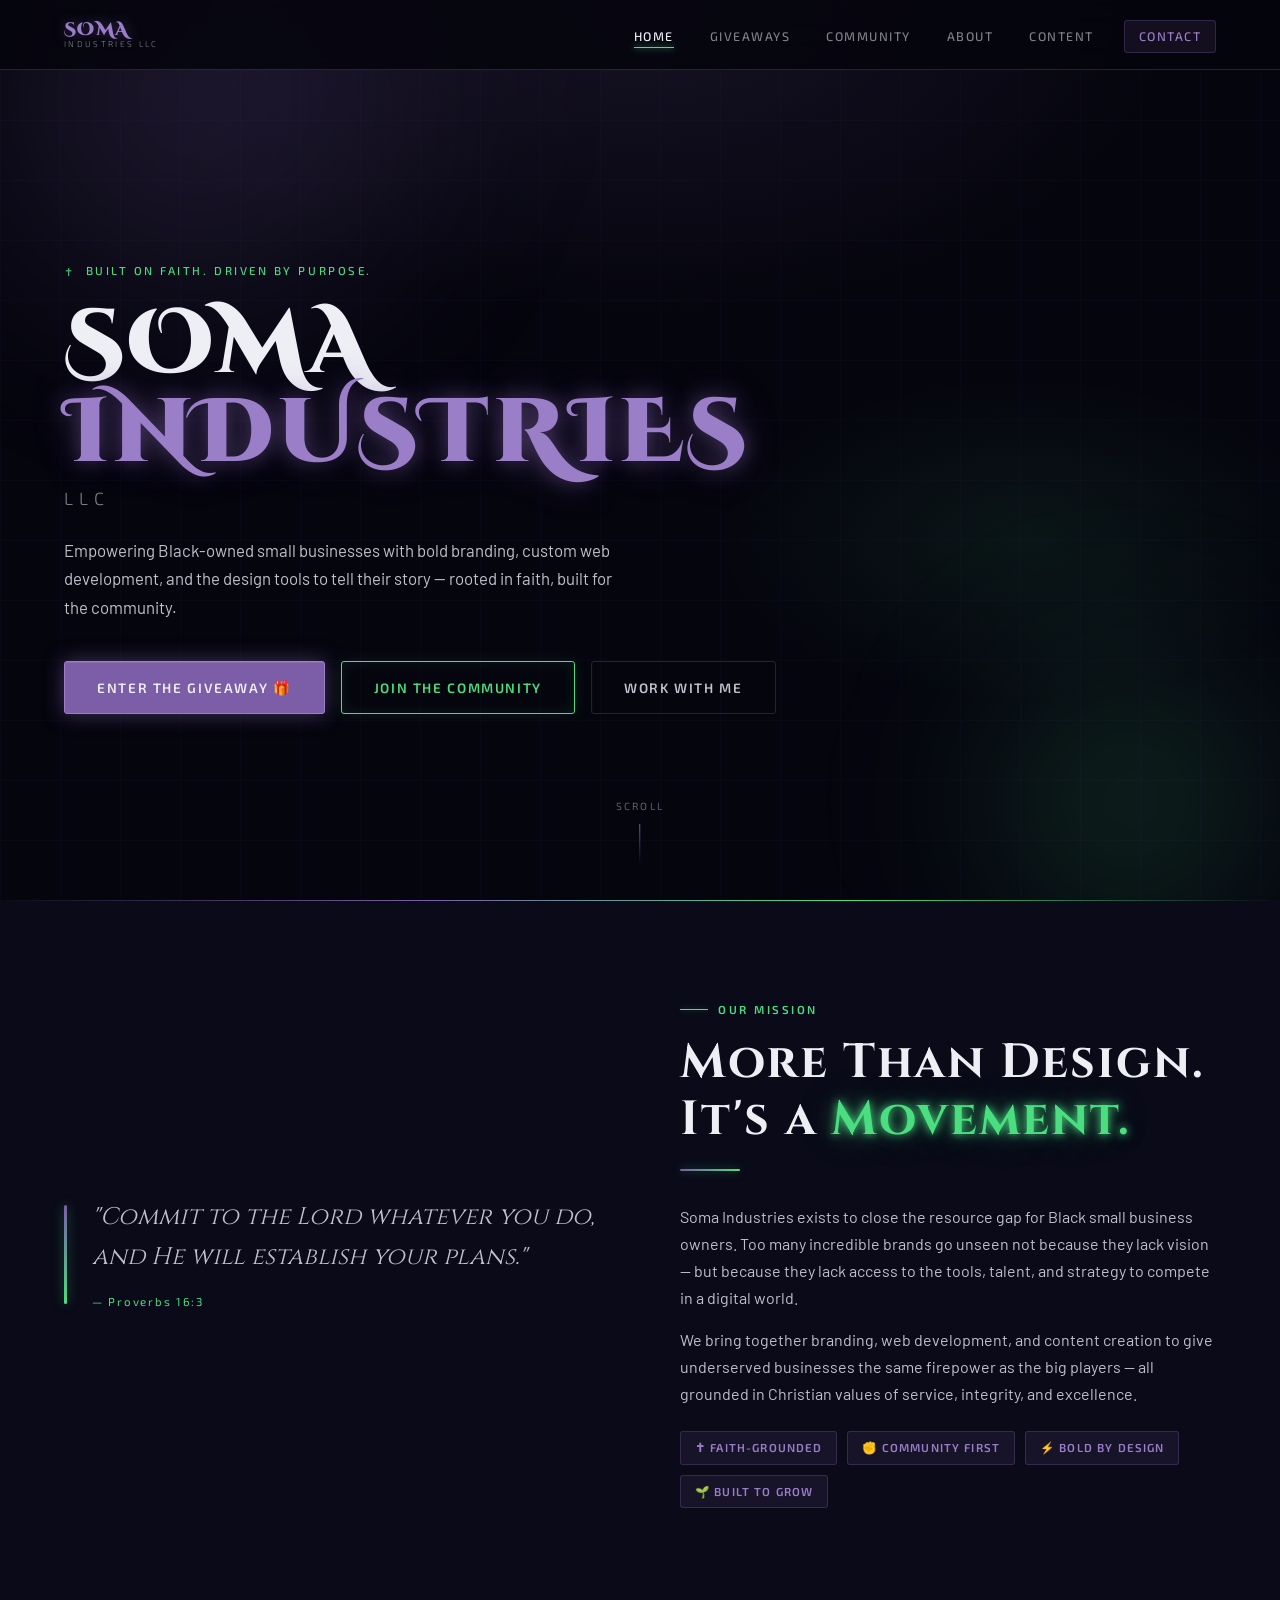
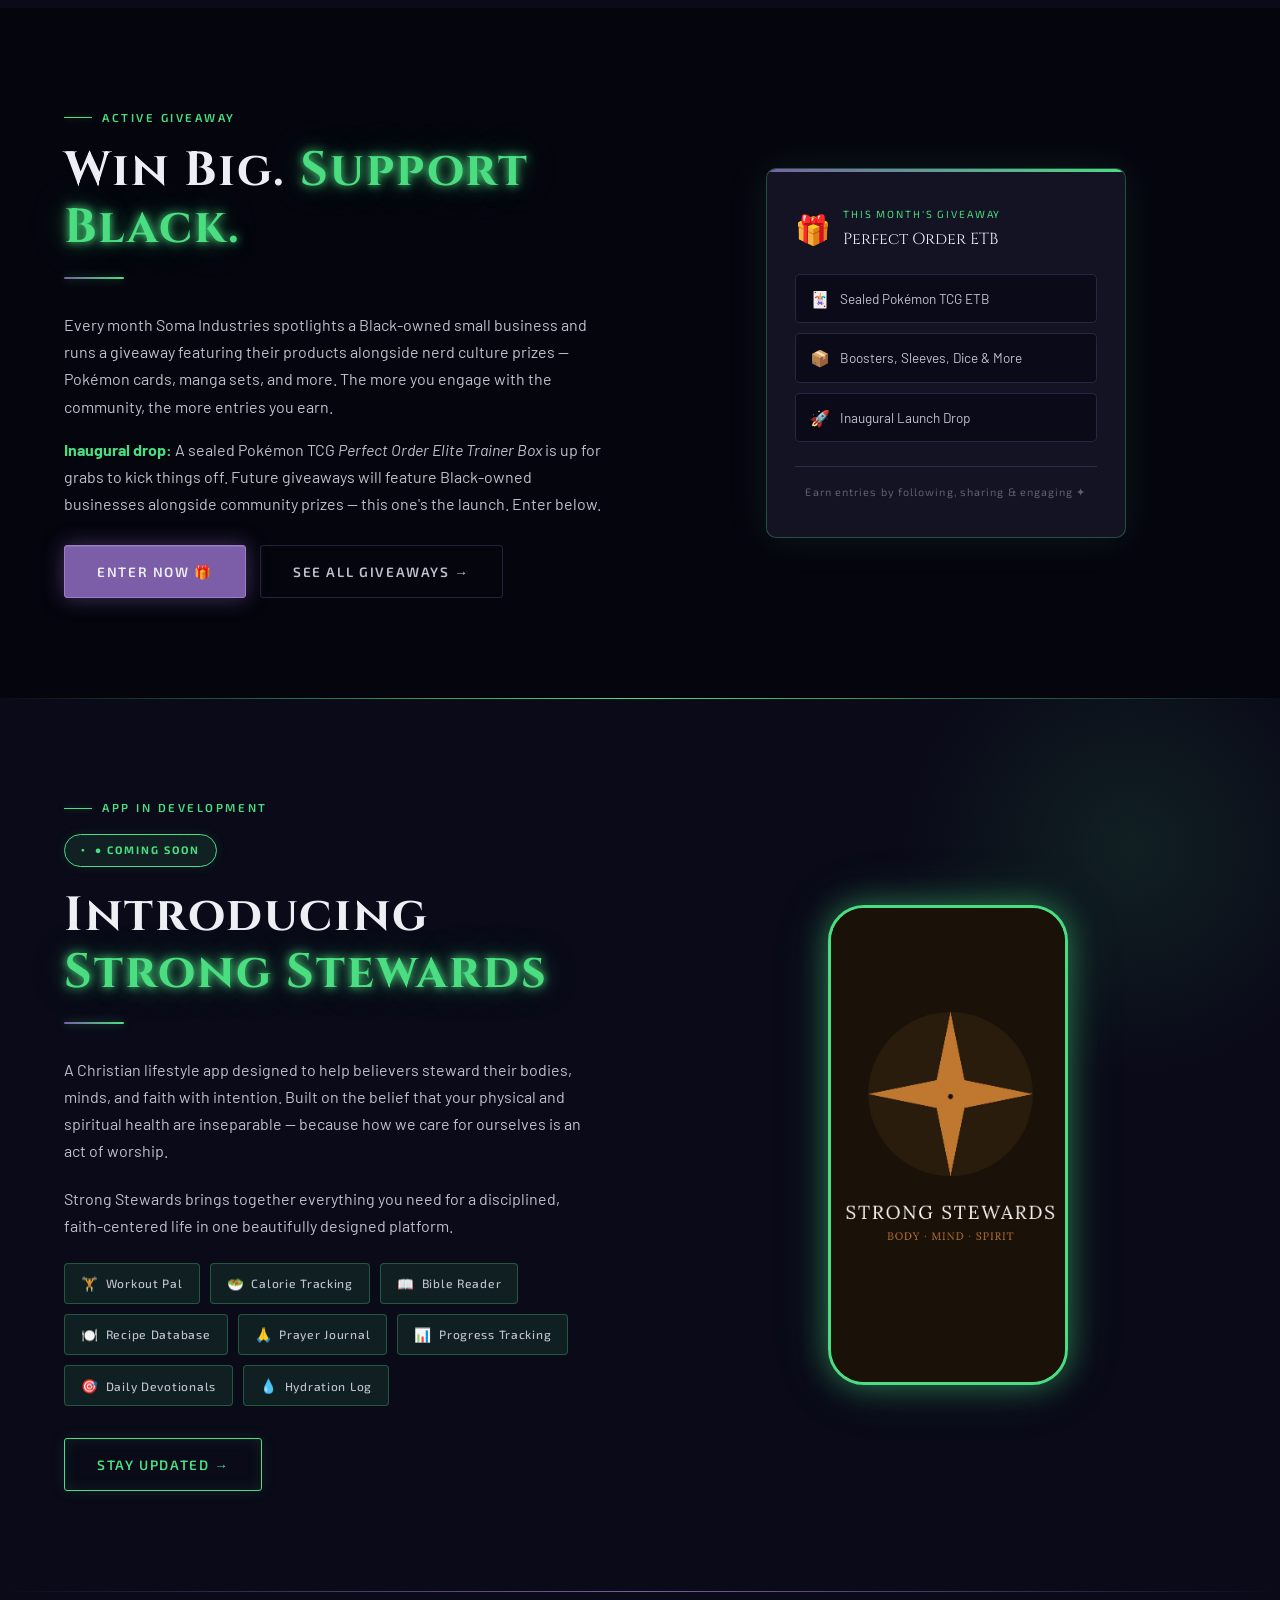
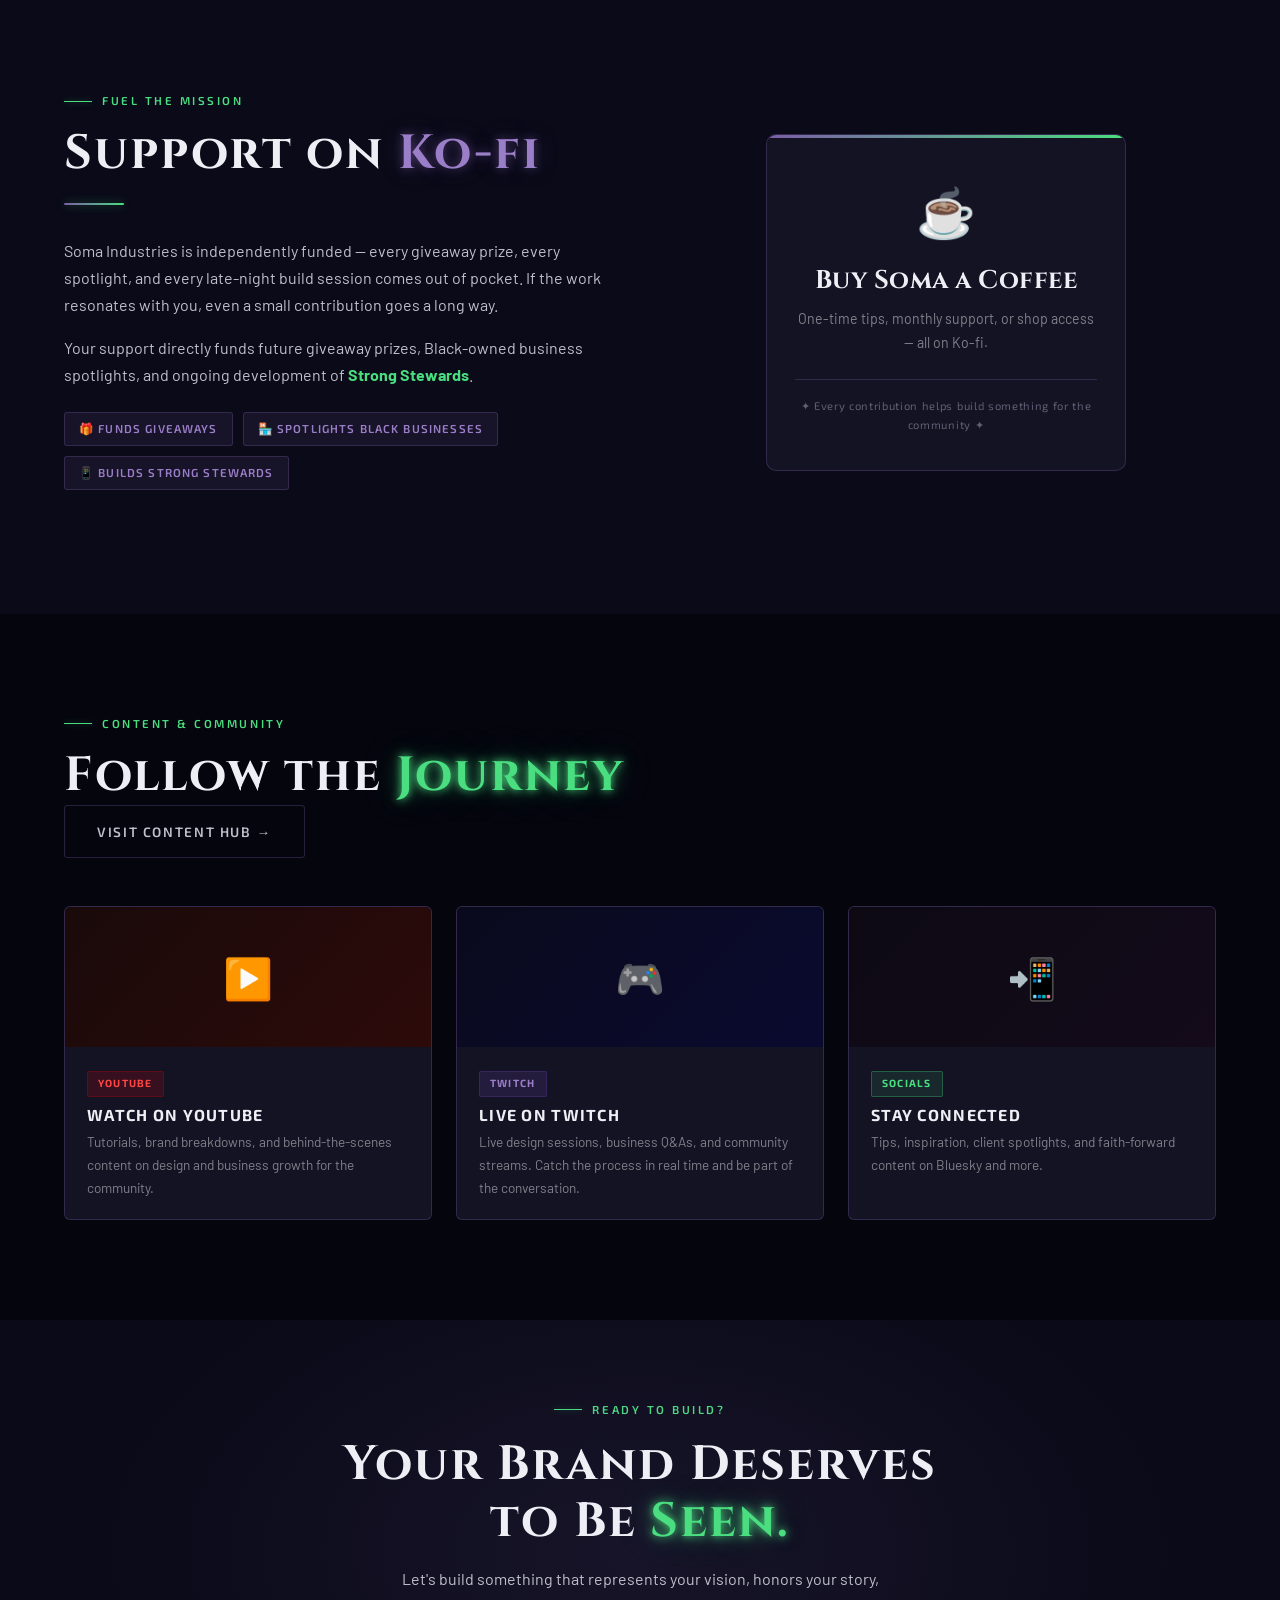
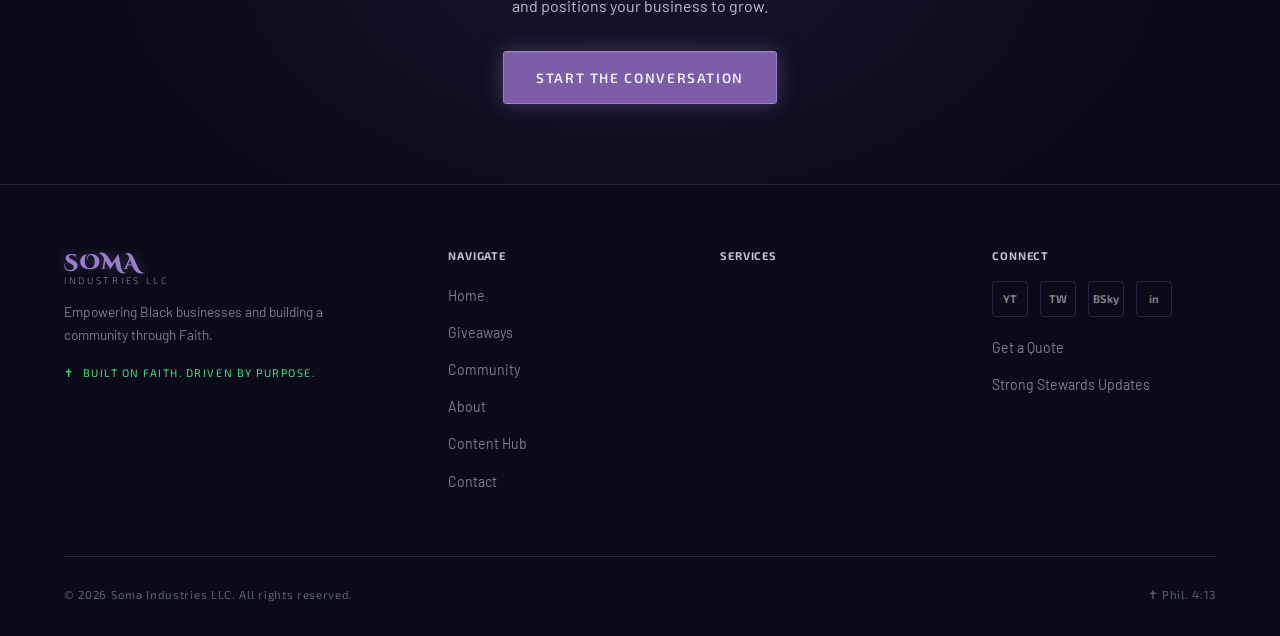
==== index.html @ faa18055 "Add Soma Network page, privacy & terms, footer updates" ====
<!DOCTYPE html>
<html lang="en">
<head>
  <meta charset="UTF-8" />
  <meta name="viewport" content="width=device-width, initial-scale=1.0" />
  <title>Soma Industries LLC — Built on Faith. Driven by Purpose.</title>
  <meta name="description" content="Soma Industries LLC empowers Black small businesses through strategic branding, web development, and community-driven design. Faith-grounded. Purpose-built." />
  <link rel="stylesheet" href="styles.css" />
</head>
<body>

  <!-- ================================================
       NAVIGATION
       ================================================ -->
  <nav class="site-nav" id="nav">
    <div class="nav-inner">
      <a href="index.html" class="nav-logo">
        <span class="logo-soma">SOMA</span>
        <span class="logo-industries">Industries LLC</span>
      </a>
      <button class="nav-toggle" id="navToggle" aria-label="Toggle navigation">
        <span></span><span></span><span></span>
      </button>
      <ul class="nav-links" id="navLinks">
        <li><a href="index.html">Home</a></li>
        <li><a href="giveaways.html">Giveaways</a></li>
        <li><a href="community.html">Community</a></li>
        <li><a href="about.html">About</a></li>
        <li><a href="content.html">Content</a></li>
        <li><a href="contact.html" class="nav-cta">Contact</a></li>
      </ul>
    </div>
  </nav>

  <!-- ================================================
       HERO
       ================================================ -->
  <section class="hero">
    <div class="hex-bg"></div>
    <div class="grid-bg" style="opacity:0.5;"></div>
    <div class="hero-orb hero-orb-1"></div>
    <div class="hero-orb hero-orb-2"></div>

    <div class="container">
      <div class="hero-content">
        <span class="hero-eyebrow">Built on Faith. Driven by Purpose.</span>

        <h1 class="display hero-title">
          <span class="line-1">SOMA</span>
          <span class="line-2">INDUSTRIES</span>
          <span class="line-3">LLC</span>
        </h1>

        <p class="hero-desc">
          Empowering Black-owned small businesses with bold branding, 
          custom web development, and the design tools to tell their story — 
          rooted in faith, built for the community.
        </p>

        <div class="hero-ctas">
          <a href="giveaways.html" class="btn btn-primary">Enter the Giveaway 🎁</a>
          <a href="community.html" class="btn btn-green">Join the Community</a>
          <a href="contact.html" class="btn btn-ghost">Work With Me</a>
        </div>
      </div>
    </div>

    <div class="hero-scroll">
      <span>Scroll</span>
      <div class="hero-scroll-line"></div>
    </div>
  </section>

  <!-- ================================================
       MISSION
       ================================================ -->
  <section class="section mission">
    <div class="container">
      <div class="mission-inner">

        <div class="mission-quote reveal">
          "Commit to the Lord whatever you do, and He will establish your plans."
          <cite>— Proverbs 16:3</cite>
        </div>

        <div class="mission-text reveal">
          <span class="section-label">Our Mission</span>
          <h2>More Than Design.<br>It's a <span class="glow-green">Movement.</span></h2>
          <div class="divider"></div>
          <p>
            Soma Industries exists to close the resource gap for Black small business owners. 
            Too many incredible brands go unseen not because they lack vision — but because 
            they lack access to the tools, talent, and strategy to compete in a digital world.
          </p>
          <p>
            We bring together branding, web development, and content creation 
            to give underserved businesses the same firepower as the big players — 
            all grounded in Christian values of service, integrity, and excellence.
          </p>
          <div class="pillars">
            <span class="pillar-tag">✝ Faith-Grounded</span>
            <span class="pillar-tag">✊ Community First</span>
            <span class="pillar-tag">⚡ Bold by Design</span>
            <span class="pillar-tag">🌱 Built to Grow</span>
          </div>
        </div>

      </div>
    </div>
  </section>

  <!-- ================================================
       GIVEAWAY TEASER
       ================================================ -->
  <section class="section" style="background:var(--bg-0);">
    <div class="container">
      <div style="display:grid; grid-template-columns:1fr 1fr; gap:72px; align-items:center;">

        <div class="reveal">
          <span class="section-label">Active Giveaway</span>
          <h2>Win Big. <span class="glow-green">Support Black.</span></h2>
          <div class="divider"></div>
          <p style="margin-bottom:16px;">
            Every month Soma Industries spotlights a Black-owned small business and 
            runs a giveaway featuring their products alongside nerd culture prizes — 
            Pokémon cards, manga sets, and more. The more you engage with the community, 
            the more entries you earn.
          </p>
          <p style="margin-bottom:28px;">
            <strong style="color:var(--green);">Inaugural drop:</strong> A sealed Pokémon TCG 
            <em>Perfect Order Elite Trainer Box</em> is up for grabs to kick things off. 
            Future giveaways will feature Black-owned businesses alongside community prizes — 
            this one's the launch. Enter below.
          </p>
          <div style="display:flex; gap:14px; flex-wrap:wrap;">
            <a href="giveaways.html" class="btn btn-primary">Enter Now 🎁</a>
            <a href="giveaways.html" class="btn btn-ghost">See All Giveaways →</a>
          </div>
        </div>

        <!-- Giveaway card visual -->
        <div class="reveal" style="display:flex; justify-content:center;">
          <div style="
            background: var(--bg-card);
            border: 1px solid var(--border-g);
            border-radius: 10px;
            padding: 36px 28px;
            width: 100%;
            max-width: 360px;
            box-shadow: 0 0 40px rgba(74,222,128,0.1);
            position: relative;
            overflow: hidden;
          ">
            <div style="
              position:absolute; top:0; left:0; right:0; height:3px;
              background: linear-gradient(90deg, var(--purple), var(--green));
            "></div>

            <div style="display:flex; align-items:center; gap:12px; margin-bottom:20px;">
              <span style="font-size:1.8rem;">🎁</span>
              <div>
                <div style="font-family:var(--font-ui); font-size:0.65rem; letter-spacing:0.18em; text-transform:uppercase; color:var(--green); margin-bottom:2px;">This Month's Giveaway</div>
                <div style="font-family:var(--font-heading); font-size:1rem; color:var(--white);">Perfect Order ETB</div>
              </div>
            </div>

            <div style="display:flex; flex-direction:column; gap:10px; margin-bottom:24px;">
              <div style="display:flex; align-items:center; gap:10px; padding:10px 14px; background:var(--bg-1); border-radius:5px; border:1px solid var(--border-p);">
                <span>🃏</span>
                <span style="font-size:0.85rem; color:var(--silver);">Sealed Pokémon TCG ETB</span>
              </div>
              <div style="display:flex; align-items:center; gap:10px; padding:10px 14px; background:var(--bg-1); border-radius:5px; border:1px solid var(--border-p);">
                <span>📦</span>
                <span style="font-size:0.85rem; color:var(--silver);">Boosters, Sleeves, Dice & More</span>
              </div>
              <div style="display:flex; align-items:center; gap:10px; padding:10px 14px; background:var(--bg-1); border-radius:5px; border:1px solid var(--border-p);">
                <span>🚀</span>
                <span style="font-size:0.85rem; color:var(--silver);">Inaugural Launch Drop</span>
              </div>
            </div>

            <div style="
              font-family:var(--font-ui); font-size:0.68rem; 
              letter-spacing:0.1em; color:var(--muted); text-align:center;
              padding-top:16px; border-top:1px solid var(--border-p);
            ">
              Earn entries by following, sharing &amp; engaging ✦
            </div>
          </div>
        </div>

      </div>
    </div>
  </section>

  <!-- ================================================
       STRONG STEWARDS
       ================================================ -->
  <section class="section strong-stewards">
    <div class="ss-orb"></div>
    <div class="container">
      <div class="ss-inner">

        <div class="ss-text">
          <span class="section-label ss-label">App in Development</span>
          <span class="ss-badge">● Coming Soon</span>
          <h2>Introducing<br><span class="glow-green">Strong Stewards</span></h2>
          <div class="divider"></div>
          <p>
            A Christian lifestyle app designed to help believers steward their bodies, 
            minds, and faith with intention. Built on the belief that your physical 
            and spiritual health are inseparable — because how we care for ourselves 
            is an act of worship.
          </p>
          <p>
            Strong Stewards brings together everything you need for a disciplined, 
            faith-centered life in one beautifully designed platform.
          </p>

          <div class="ss-features">
            <div class="ss-feature"><span class="ss-feature-icon">🏋️</span> Workout Pal</div>
            <div class="ss-feature"><span class="ss-feature-icon">🥗</span> Calorie Tracking</div>
            <div class="ss-feature"><span class="ss-feature-icon">📖</span> Bible Reader</div>
            <div class="ss-feature"><span class="ss-feature-icon">🍽️</span> Recipe Database</div>
            <div class="ss-feature"><span class="ss-feature-icon">🙏</span> Prayer Journal</div>
            <div class="ss-feature"><span class="ss-feature-icon">📊</span> Progress Tracking</div>
            <div class="ss-feature"><span class="ss-feature-icon">🎯</span> Daily Devotionals</div>
            <div class="ss-feature"><span class="ss-feature-icon">💧</span> Hydration Log</div>
          </div>

          <div style="margin-top:32px;">
            <a href="contact.html" class="btn btn-green">Stay Updated →</a>
          </div>
        </div>

        <div class="ss-visual">
          <div class="ss-phone" style="padding:0; overflow:hidden; gap:0;">
            <img 
              src="assets/images/strong-stewards-splash.png" 
              alt="Strong Stewards — Body, Mind, Spirit"
              style="
                width:100%; 
                height:100%; 
                object-fit:cover; 
                object-position:center;
                border-radius:32px;
              "
            />
          </div>
        </div>

      </div>
    </div>
  </section>

  <!-- ================================================
       SUPPORT / KO-FI
       ================================================ -->
  <section class="section" style="background:var(--bg-1); position:relative; overflow:hidden;">
    <div style="
      position:absolute; top:0; left:0; right:0; height:1px;
      background: linear-gradient(90deg, transparent, var(--purple), transparent);
    "></div>
    <div class="container">
      <div style="display:grid; grid-template-columns:1fr 1fr; gap:72px; align-items:center;">

        <div class="reveal">
          <span class="section-label">Fuel the Mission</span>
          <h2>Support on <span class="glow-purple">Ko-fi</span></h2>
          <div class="divider"></div>
          <p style="margin-bottom:16px;">
            Soma Industries is independently funded — every giveaway prize, every spotlight, 
            and every late-night build session comes out of pocket. If the work resonates with 
            you, even a small contribution goes a long way.
          </p>
          <p style="margin-bottom:24px;">
            Your support directly funds future giveaway prizes, Black-owned business 
            spotlights, and ongoing development of <strong style="color:var(--green);">Strong Stewards</strong>.
          </p>
          <div style="display:flex; flex-wrap:wrap; gap:10px; margin-bottom:24px;">
            <span class="pillar-tag">🎁 Funds Giveaways</span>
            <span class="pillar-tag">🏪 Spotlights Black Businesses</span>
            <span class="pillar-tag">📱 Builds Strong Stewards</span>
          </div>
        </div>

        <div class="reveal" style="display:flex; justify-content:center;">
          <div style="
            background: var(--bg-card);
            border: 1px solid var(--border-p);
            border-radius: 10px;
            padding: 36px 28px;
            width: 100%;
            max-width: 360px;
            text-align: center;
            position: relative;
            overflow: hidden;
          ">
            <div style="
              position:absolute; top:0; left:0; right:0; height:3px;
              background: linear-gradient(90deg, var(--purple), var(--green));
            "></div>
            <div style="font-size:3rem; margin-bottom:14px;">☕</div>
            <h3 style="color:var(--white); margin-bottom:10px;">Buy Soma a Coffee</h3>
            <p style="font-size:0.88rem; color:var(--silver-dim); margin-bottom:24px;">
              One-time tips, monthly support, or shop access — all on Ko-fi.
            </p>
            <div id="kofi-button-home"></div>
            <script type='text/javascript' src='https://storage.ko-fi.com/cdn/widget/Widget_2.js'></script>
            <script type='text/javascript'>
              kofiwidget2.init('Support Soma on Ko-fi', '#7B5EA7', 'U7U01YP3Y4');
              kofiwidget2.draw('kofi-button-home');
            </script>
            <p style="
              font-size:0.7rem; color:var(--muted); margin-top:18px;
              padding-top:16px; border-top:1px solid var(--border-p);
              font-family:var(--font-ui); letter-spacing:0.06em;
            ">
              ✦ Every contribution helps build something for the community ✦
            </p>
          </div>
        </div>

      </div>
    </div>
  </section>

  <!-- ================================================
       CONTENT HUB PREVIEW
       ================================================ -->
  <section class="section content-preview">
    <div class="container">

      <div class="section-header reveal">
        <div>
          <span class="section-label">Content &amp; Community</span>
          <h2>Follow the <span class="glow-green">Journey</span></h2>
        </div>
        <a href="content.html" class="btn btn-ghost">Visit Content Hub →</a>
      </div>

      <div class="content-preview-grid">
        <div class="content-card reveal">
          <div class="content-thumb content-thumb-yt">▶️</div>
          <div class="content-card-body">
            <span class="content-platform-tag tag-yt">YouTube</span>
            <h4>Watch on YouTube</h4>
            <p>Tutorials, brand breakdowns, and behind-the-scenes content on design and business growth for the community.</p>
          </div>
        </div>

        <div class="content-card reveal">
          <div class="content-thumb content-thumb-tw">🎮</div>
          <div class="content-card-body">
            <span class="content-platform-tag tag-tw">Twitch</span>
            <h4>Live on Twitch</h4>
            <p>Live design sessions, business Q&amp;As, and community streams. Catch the process in real time and be part of the conversation.</p>
          </div>
        </div>

        <div class="content-card reveal">
          <div class="content-thumb content-thumb-sm">📲</div>
          <div class="content-card-body">
            <span class="content-platform-tag tag-sm">Socials</span>
            <h4>Stay Connected</h4>
            <p>Tips, inspiration, client spotlights, and faith-forward content on Bluesky and more.</p>
          </div>
        </div>
      </div>

    </div>
  </section>

  <!-- ================================================
       CTA STRIP
       ================================================ -->
  <section class="cta-strip">
    <div class="container">
      <span class="section-label" style="justify-content:center; margin-bottom:16px;">Ready to Build?</span>
      <h2>Your Brand Deserves<br>to Be <span class="glow-green">Seen.</span></h2>
      <p>Let's build something that represents your vision, honors your story, and positions your business to grow.</p>
      <a href="contact.html" class="btn btn-primary">Start the Conversation</a>
    </div>
  </section>

  <!-- ================================================
       FOOTER
       ================================================ -->
  <footer class="site-footer">
    <div class="container">
      <div class="footer-grid">

        <div class="footer-brand">
          <a href="index.html" class="nav-logo" style="display:inline-flex;">
            <span class="logo-soma">SOMA</span>
            <span class="logo-industries">Industries LLC</span>
          </a>
          <p>Empowering Black businesses and building a community through Faith.</p>
          <div class="footer-faith">Built on Faith. Driven by Purpose.</div>
        </div>

        <div class="footer-col">
          <h4>Navigate</h4>
                    <ul>
            <li><a href="index.html">Home</a></li>
            <li><a href="giveaways.html">Giveaways</a></li>
            <li><a href="community.html">Community</a></li>
            <li><a href="about.html">About</a></li>
            <li><a href="content.html">Content Hub</a></li>
            <li><a href="contact.html">Contact</a></li>
          </ul>
        </div>

        <div class="footer-col">
          <h4>Services</h4>
          <ul>
            
            
            
            
            
          </ul>
        </div>

        <div class="footer-col">
          <h4>Connect</h4>
          <div class="footer-socials">
            <a href="https://www.youtube.com/@HailKingSoma" target="_blank" rel="noopener" class="social-btn" title="YouTube">YT</a>
            <a href="https://www.twitch.tv/hailkingsoma" target="_blank" rel="noopener" class="social-btn" title="Twitch">TW</a>
            <a href="https://bsky.app/profile/somacorp.co" target="_blank" rel="noopener" class="social-btn" title="Bluesky">BSky</a>
            <a href="https://www.linkedin.com/in/jarr201/" target="_blank" rel="noopener" class="social-btn" title="LinkedIn">in</a>
          </div>
          <ul style="margin-top:16px;">
            <li><a href="contact.html">Get a Quote</a></li>
            <li><a href="contact.html">Strong Stewards Updates</a></li>
          </ul>
        </div>

      </div>

      <div class="footer-bottom">
        <span>© 2026 Soma Industries LLC. All rights reserved.</span>
        <span style="color:var(--muted);">✝ Phil. 4:13</span>
      </div>
    </div>
  </footer>

  <script src="nav.js"></script>
</body>
</html>
---- styles.css ----
@import url('https://fonts.googleapis.com/css2?family=Cinzel+Decorative:wght@400;700;900&family=Cinzel:wght@400;600;700&family=Barlow:ital,wght@0,300;0,400;0,500;0,600;1,400&family=Exo+2:wght@300;400;500;600;700&display=swap');

/* ============================================================
   ROOT VARIABLES
   ============================================================ */
:root {
  --bg-0:       #05050E;
  --bg-1:       #0A0A18;
  --bg-2:       #10101F;
  --bg-card:    #131324;
  --bg-hover:   #1A1A2E;

  --purple:        #7B5EA7;
  --purple-light:  #9B7EC8;
  --purple-dark:   #4A3570;
  --purple-faint:  rgba(123, 94, 167, 0.12);
  --purple-glow:   rgba(123, 94, 167, 0.5);

  --green:         #4ADE80;
  --green-bright:  #78FFB0;
  --green-dim:     #2A9050;
  --green-faint:   rgba(74, 222, 128, 0.1);
  --green-glow:    rgba(74, 222, 128, 0.45);

  --silver:     #C0C0CC;
  --silver-dim: #80808A;
  --white:      #EEEEF5;
  --muted:      #606075;
  --border-p:   rgba(123, 94, 167, 0.3);
  --border-g:   rgba(74, 222, 128, 0.3);

  --font-display: 'Cinzel Decorative', serif;
  --font-heading: 'Cinzel', serif;
  --font-ui:      'Exo 2', sans-serif;
  --font-body:    'Barlow', sans-serif;

  --nav-h: 70px;
  --max-w: 1200px;
  --ease: cubic-bezier(0.4, 0, 0.2, 1);
}

/* ============================================================
   RESET
   ============================================================ */
*, *::before, *::after { box-sizing: border-box; margin: 0; padding: 0; }
html, body {
  max-width: 100%;
  overflow-x: hidden;
}
html { scroll-behavior: smooth; }
body {
  background: var(--bg-0);
  color: var(--white);
  font-family: var(--font-body);
  font-size: 16px;
  line-height: 1.7;
  overflow-x: hidden;
  width: 100%;
}
/* Prevent any element from blowing out the viewport */
img, video, iframe, svg, canvas {
  max-width: 100%;
}
a { color: inherit; text-decoration: none; }
ul { list-style: none; }
img { display: block; }
button { cursor: pointer; border: none; background: none; font: inherit; }

/* ============================================================
   TYPOGRAPHY
   ============================================================ */
.display {
  font-family: var(--font-display);
  font-weight: 900;
  line-height: 1.0;
  letter-spacing: 0.04em;
}
h1, h2, h3, h4 { font-family: var(--font-heading); font-weight: 700; line-height: 1.2; }
h1 { font-size: clamp(2.8rem, 7vw, 6rem); letter-spacing: 0.06em; }
h2 { font-size: clamp(1.8rem, 4vw, 3rem); letter-spacing: 0.04em; }
h3 { font-size: clamp(1.2rem, 2.5vw, 1.6rem); letter-spacing: 0.02em; }
h4 { font-family: var(--font-ui); font-size: 1rem; letter-spacing: 0.08em; text-transform: uppercase; }
p  { font-family: var(--font-body); font-weight: 400; color: var(--silver); }

.glow-green {
  color: var(--green);
  text-shadow: 0 0 8px var(--green), 0 0 20px var(--green-glow), 0 0 40px rgba(74,222,128,0.25);
}
.glow-purple {
  color: var(--purple-light);
  text-shadow: 0 0 10px var(--purple-glow), 0 0 25px rgba(123,94,167,0.3);
}
.text-silver { color: var(--silver); }
.text-muted  { color: var(--muted); }

/* ============================================================
   LAYOUT UTILITIES
   ============================================================ */
.container { max-width: var(--max-w); margin: 0 auto; padding: 0 24px; width: 100%; }
.section    { padding: 100px 0; max-width: 100vw; overflow-x: hidden; }
.section-sm { padding: 60px 0; max-width: 100vw; overflow-x: hidden; }

.section-label {
  font-family: var(--font-ui);
  font-size: 0.72rem;
  font-weight: 600;
  letter-spacing: 0.22em;
  text-transform: uppercase;
  color: var(--green);
  margin-bottom: 14px;
  display: flex;
  align-items: center;
  gap: 10px;
}
.section-label::before {
  content: '';
  display: inline-block;
  width: 28px; height: 1px;
  background: var(--green);
  box-shadow: 0 0 6px var(--green-glow);
}

.divider {
  width: 60px; height: 2px;
  background: linear-gradient(90deg, var(--purple), var(--green));
  margin: 20px 0 32px;
  border-radius: 2px;
  box-shadow: 0 0 10px var(--green-glow);
}

/* ============================================================
   BUTTONS
   ============================================================ */
.btn {
  display: inline-flex;
  align-items: center;
  gap: 8px;
  padding: 14px 32px;
  font-family: var(--font-ui);
  font-size: 0.85rem;
  font-weight: 600;
  letter-spacing: 0.12em;
  text-transform: uppercase;
  border-radius: 3px;
  transition: all 0.3s var(--ease);
  position: relative;
  overflow: hidden;
}
.btn::before {
  content: '';
  position: absolute; inset: 0;
  background: rgba(255,255,255,0.05);
  transform: translateX(-100%);
  transition: transform 0.4s var(--ease);
}
.btn:hover::before { transform: translateX(0); }

.btn-primary {
  background: var(--purple);
  color: var(--white);
  border: 1px solid var(--purple-light);
  box-shadow: 0 0 20px var(--purple-glow), inset 0 1px 0 rgba(255,255,255,0.1);
}
.btn-primary:hover {
  background: var(--purple-light);
  box-shadow: 0 0 35px var(--purple-glow), 0 4px 20px rgba(123,94,167,0.4);
  transform: translateY(-1px);
}

.btn-green {
  background: transparent;
  color: var(--green);
  border: 1px solid var(--green);
  box-shadow: 0 0 15px var(--green-faint), inset 0 0 15px var(--green-faint);
}
.btn-green:hover {
  background: var(--green-faint);
  box-shadow: 0 0 30px var(--green-glow), 0 4px 20px rgba(74,222,128,0.3);
  color: var(--green-bright);
  transform: translateY(-1px);
}

.btn-ghost {
  background: transparent;
  color: var(--silver);
  border: 1px solid var(--border-p);
}
.btn-ghost:hover {
  border-color: var(--purple-light);
  color: var(--white);
  box-shadow: 0 0 20px var(--purple-faint);
}

/* ============================================================
   NAVIGATION
   ============================================================ */
.site-nav {
  position: fixed;
  top: 0; left: 0; right: 0;
  z-index: 1000;
  height: var(--nav-h);
  background: rgba(5, 5, 14, 0.85);
  backdrop-filter: blur(16px);
  -webkit-backdrop-filter: blur(16px);
  border-bottom: 1px solid var(--border-p);
  transition: all 0.3s var(--ease);
}
.site-nav.scrolled {
  background: rgba(5, 5, 14, 0.97);
  box-shadow: 0 4px 30px rgba(0,0,0,0.5);
}
.nav-inner {
  max-width: var(--max-w);
  margin: 0 auto;
  padding: 0 24px;
  height: 100%;
  display: flex;
  align-items: center;
  justify-content: space-between;
}
.nav-logo {
  display: flex;
  flex-direction: column;
  line-height: 1.1;
}
.logo-soma {
  font-family: var(--font-display);
  font-size: 1.15rem;
  font-weight: 900;
  color: var(--purple-light);
  letter-spacing: 0.08em;
  text-shadow: 0 0 12px var(--purple-glow);
}
.logo-industries {
  font-family: var(--font-ui);
  font-size: 0.52rem;
  font-weight: 300;
  letter-spacing: 0.28em;
  text-transform: uppercase;
  color: var(--silver-dim);
}
.nav-links {
  display: flex;
  align-items: center;
  gap: 8px;
}
.nav-links a {
  font-family: var(--font-ui);
  font-size: 0.78rem;
  font-weight: 500;
  letter-spacing: 0.12em;
  text-transform: uppercase;
  color: var(--silver-dim);
  padding: 8px 14px;
  border-radius: 3px;
  transition: all 0.25s var(--ease);
  position: relative;
}
.nav-links a::after {
  content: '';
  position: absolute;
  bottom: 4px; left: 14px; right: 14px;
  height: 1px;
  background: var(--green);
  box-shadow: 0 0 6px var(--green);
  transform: scaleX(0);
  transition: transform 0.25s var(--ease);
}
.nav-links a:hover, .nav-links a.active {
  color: var(--white);
}
.nav-links a:hover::after, .nav-links a.active::after {
  transform: scaleX(1);
}
.nav-links .nav-cta {
  background: var(--purple-faint);
  border: 1px solid var(--border-p);
  color: var(--purple-light);
  margin-left: 8px;
}
.nav-links .nav-cta:hover {
  background: var(--purple);
  color: var(--white);
  border-color: var(--purple-light);
  box-shadow: 0 0 20px var(--purple-glow);
}
.nav-links .nav-cta::after { display: none; }

.nav-toggle {
  display: none;
  flex-direction: column;
  gap: 5px;
  padding: 8px;
}
.nav-toggle span {
  display: block;
  width: 24px; height: 2px;
  background: var(--silver);
  border-radius: 2px;
  transition: all 0.3s var(--ease);
}

/* ============================================================
   BACKGROUND PATTERNS
   ============================================================ */
.hex-bg {
  position: absolute;
  inset: 0;
  background-image:
    radial-gradient(ellipse 60% 50% at 50% 0%, rgba(123,94,167,0.15) 0%, transparent 70%),
    radial-gradient(ellipse 40% 30% at 80% 60%, rgba(74,222,128,0.08) 0%, transparent 60%);
  pointer-events: none;
}
.grid-bg {
  position: absolute;
  inset: 0;
  background-image:
    linear-gradient(rgba(123,94,167,0.07) 1px, transparent 1px),
    linear-gradient(90deg, rgba(123,94,167,0.07) 1px, transparent 1px);
  background-size: 60px 60px;
  pointer-events: none;
}

/* ============================================================
   HERO
   ============================================================ */
.hero {
  position: relative;
  min-height: 100vh;
  display: flex;
  align-items: center;
  overflow: hidden;
  padding-top: var(--nav-h);
}
.hero-orb {
  position: absolute;
  border-radius: 50%;
  filter: blur(80px);
  pointer-events: none;
  animation: orb-drift 8s ease-in-out infinite alternate;
}
.hero-orb-1 {
  width: 600px; height: 600px;
  background: radial-gradient(circle, rgba(123,94,167,0.25) 0%, transparent 70%);
  top: -200px; left: -100px;
  animation-delay: 0s;
}
.hero-orb-2 {
  width: 400px; height: 400px;
  background: radial-gradient(circle, rgba(74,222,128,0.2) 0%, transparent 70%);
  bottom: -100px; right: -50px;
  animation-delay: -4s;
}
@keyframes orb-drift {
  0%   { transform: translate(0, 0) scale(1); }
  100% { transform: translate(40px, -30px) scale(1.08); }
}

.hero-content {
  position: relative;
  z-index: 2;
  max-width: 800px;
  padding: 60px 0;
}
.hero-eyebrow {
  display: inline-flex;
  align-items: center;
  gap: 10px;
  font-family: var(--font-ui);
  font-size: 0.72rem;
  font-weight: 500;
  letter-spacing: 0.22em;
  text-transform: uppercase;
  color: var(--green);
  margin-bottom: 20px;
  opacity: 0;
  animation: fade-up 0.8s 0.3s var(--ease) forwards;
}
.hero-eyebrow::before {
  content: '✝';
  font-size: 0.7rem;
  opacity: 0.8;
}
.hero-title {
  opacity: 0;
  animation: fade-up 0.9s 0.5s var(--ease) forwards;
}
.hero-title .line-1 {
  display: block;
  color: var(--white);
}
.hero-title .line-2 {
  display: block;
  color: var(--purple-light);
  text-shadow: 0 0 20px var(--purple-glow), 0 0 40px rgba(123,94,167,0.3);
}
.hero-title .line-3 {
  display: block;
  font-family: var(--font-ui);
  font-size: clamp(0.9rem, 2vw, 1.1rem);
  font-weight: 300;
  letter-spacing: 0.35em;
  text-transform: uppercase;
  color: var(--silver-dim);
  margin-top: 10px;
}
.hero-desc {
  max-width: 560px;
  margin-top: 28px;
  font-size: 1.05rem;
  color: var(--silver);
  opacity: 0;
  animation: fade-up 0.8s 0.7s var(--ease) forwards;
}
.hero-ctas {
  display: flex;
  flex-wrap: wrap;
  gap: 16px;
  margin-top: 40px;
  opacity: 0;
  animation: fade-up 0.8s 0.9s var(--ease) forwards;
}
.hero-scroll {
  position: absolute;
  bottom: 36px; left: 50%;
  transform: translateX(-50%);
  z-index: 2;
  display: flex;
  flex-direction: column;
  align-items: center;
  gap: 8px;
  font-family: var(--font-ui);
  font-size: 0.65rem;
  letter-spacing: 0.2em;
  text-transform: uppercase;
  color: var(--muted);
  animation: fade-in 1s 1.5s var(--ease) forwards;
  opacity: 0;
}
.hero-scroll-line {
  width: 1px; height: 40px;
  background: linear-gradient(to bottom, var(--purple), transparent);
  animation: scroll-pulse 2s ease-in-out infinite;
}
@keyframes scroll-pulse {
  0%, 100% { opacity: 0.4; transform: scaleY(1); }
  50% { opacity: 1; transform: scaleY(1.1); }
}

/* ============================================================
   MISSION
   ============================================================ */
.mission {
  background: var(--bg-1);
  position: relative;
  overflow: hidden;
}
.mission::before {
  content: '';
  position: absolute;
  top: 0; left: 0; right: 0;
  height: 1px;
  background: linear-gradient(90deg, transparent, var(--purple), var(--green), transparent);
}
.mission-inner {
  display: grid;
  grid-template-columns: 1fr 1fr;
  gap: 80px;
  align-items: center;
}
.mission-quote {
  font-family: var(--font-heading);
  font-size: clamp(1.1rem, 2.5vw, 1.5rem);
  font-weight: 400;
  font-style: italic;
  color: var(--silver);
  line-height: 1.7;
  position: relative;
  padding-left: 28px;
}
.mission-quote::before {
  content: '';
  position: absolute;
  left: 0; top: 8px; bottom: 8px;
  width: 3px;
  background: linear-gradient(to bottom, var(--purple), var(--green));
  border-radius: 2px;
  box-shadow: 0 0 12px var(--green-glow);
}
.mission-quote cite {
  display: block;
  font-family: var(--font-ui);
  font-size: 0.72rem;
  letter-spacing: 0.15em;
  font-style: normal;
  color: var(--green);
  margin-top: 14px;
}
.mission-text h2 { color: var(--white); margin-bottom: 16px; }
.mission-text p  { margin-bottom: 14px; }
.pillars {
  display: flex;
  flex-wrap: wrap;
  gap: 10px;
  margin-top: 24px;
}
.pillar-tag {
  display: inline-flex;
  align-items: center;
  gap: 6px;
  padding: 6px 14px;
  font-family: var(--font-ui);
  font-size: 0.72rem;
  font-weight: 600;
  letter-spacing: 0.1em;
  text-transform: uppercase;
  border-radius: 3px;
  border: 1px solid var(--border-p);
  background: var(--purple-faint);
  color: var(--purple-light);
}

/* ============================================================
   SERVICES OVERVIEW (HOME)
   ============================================================ */
.services-overview { background: var(--bg-0); }
.services-overview .section-header {
  display: flex;
  justify-content: space-between;
  align-items: flex-end;
  margin-bottom: 52px;
}
.services-grid {
  display: grid;
  grid-template-columns: repeat(3, 1fr);
  gap: 24px;
}
.service-card {
  background: var(--bg-card);
  border: 1px solid var(--border-p);
  border-radius: 6px;
  padding: 36px 28px;
  transition: all 0.35s var(--ease);
  position: relative;
  overflow: hidden;
}
.service-card::before {
  content: '';
  position: absolute;
  top: 0; left: 0; right: 0;
  height: 2px;
  background: linear-gradient(90deg, var(--purple), var(--green));
  transform: scaleX(0);
  transform-origin: left;
  transition: transform 0.4s var(--ease);
}
.service-card:hover {
  background: var(--bg-hover);
  border-color: var(--purple-light);
  transform: translateY(-4px);
  box-shadow: 0 8px 40px rgba(123,94,167,0.2);
}
.service-card:hover::before { transform: scaleX(1); }
.service-icon {
  font-size: 2rem;
  margin-bottom: 18px;
  display: block;
}
.service-card h3 { color: var(--white); margin-bottom: 10px; }
.service-card p  { font-size: 0.9rem; color: var(--silver-dim); }
.service-link {
  display: inline-flex;
  align-items: center;
  gap: 6px;
  font-family: var(--font-ui);
  font-size: 0.75rem;
  font-weight: 600;
  letter-spacing: 0.1em;
  text-transform: uppercase;
  color: var(--green);
  margin-top: 22px;
  transition: gap 0.2s var(--ease);
}
.service-link:hover { gap: 10px; }

/* ============================================================
   STRONG STEWARDS (HOME SECTION)
   ============================================================ */
.strong-stewards {
  background: var(--bg-1);
  position: relative;
  overflow: hidden;
}
.strong-stewards::before {
  content: '';
  position: absolute;
  top: 0; left: 0; right: 0;
  height: 1px;
  background: linear-gradient(90deg, transparent, var(--green), transparent);
}
.ss-orb {
  position: absolute;
  width: 500px; height: 500px;
  background: radial-gradient(circle, rgba(74,222,128,0.1) 0%, transparent 65%);
  top: -100px; right: -100px;
  border-radius: 50%;
  pointer-events: none;
}
.ss-inner {
  display: grid;
  grid-template-columns: 1fr 1fr;
  gap: 80px;
  align-items: center;
  position: relative;
  z-index: 1;
}
.ss-label { color: var(--green); }
.ss-text h2 { color: var(--white); margin-bottom: 16px; }
.ss-text h2 span { color: var(--green); }
.ss-text p { margin-bottom: 20px; }
.ss-badge {
  display: inline-flex;
  align-items: center;
  gap: 8px;
  padding: 6px 16px;
  font-family: var(--font-ui);
  font-size: 0.68rem;
  font-weight: 700;
  letter-spacing: 0.18em;
  text-transform: uppercase;
  border-radius: 20px;
  border: 1px solid var(--green);
  color: var(--green);
  background: var(--green-faint);
  box-shadow: 0 0 12px var(--green-faint);
  margin-bottom: 20px;
}
.ss-badge::before { content: '●'; font-size: 0.4rem; animation: blink 1.5s ease-in-out infinite; }
@keyframes blink { 0%, 100% { opacity: 1; } 50% { opacity: 0.3; } }
.ss-features {
  display: flex;
  flex-wrap: wrap;
  gap: 10px;
  margin-top: 24px;
}
.ss-feature {
  display: inline-flex;
  align-items: center;
  gap: 7px;
  padding: 8px 16px;
  font-family: var(--font-ui);
  font-size: 0.75rem;
  font-weight: 500;
  letter-spacing: 0.06em;
  border-radius: 4px;
  border: 1px solid var(--border-g);
  background: var(--green-faint);
  color: var(--silver);
  transition: all 0.25s var(--ease);
}
.ss-feature:hover {
  border-color: var(--green);
  color: var(--green);
  box-shadow: 0 0 12px var(--green-faint);
}
.ss-feature-icon { color: var(--green); font-size: 0.85rem; }

.ss-visual {
  display: flex;
  justify-content: center;
  align-items: center;
}
.ss-phone {
  width: 240px; height: 480px;
  border: 3px solid var(--green);
  border-radius: 36px;
  background: var(--bg-card);
  position: relative;
  box-shadow: 0 0 30px var(--green-glow), 0 0 60px rgba(74,222,128,0.15), inset 0 0 30px rgba(74,222,128,0.05);
  display: flex;
  flex-direction: column;
  align-items: center;
  justify-content: center;
  gap: 12px;
  animation: phone-float 4s ease-in-out infinite;
  overflow: hidden;
}
@keyframes phone-float {
  0%, 100% { transform: translateY(0); }
  50% { transform: translateY(-12px); }
}

/* ============================================================
   CONTENT PREVIEW (HOME)
   ============================================================ */
.content-preview { background: var(--bg-0); }
.content-preview-grid {
  display: grid;
  grid-template-columns: repeat(3, 1fr);
  gap: 24px;
  margin-top: 48px;
}
.content-card {
  background: var(--bg-card);
  border: 1px solid var(--border-p);
  border-radius: 6px;
  overflow: hidden;
  transition: all 0.35s var(--ease);
}
.content-card:hover {
  transform: translateY(-4px);
  box-shadow: 0 8px 40px rgba(123,94,167,0.2);
  border-color: var(--purple-light);
}
.content-thumb {
  height: 140px;
  display: flex;
  align-items: center;
  justify-content: center;
  font-size: 2.5rem;
  position: relative;
}
.content-thumb-yt  { background: linear-gradient(135deg, #1a0a0a, #2d0a0a); }
.content-thumb-tw  { background: linear-gradient(135deg, #0a0a1d, #0a0a30); }
.content-thumb-sm  { background: linear-gradient(135deg, #0d0a14, #140a1a); }
.content-card-body { padding: 20px 22px; }
.content-card-body h4 { color: var(--white); margin-bottom: 6px; }
.content-card-body p  { font-size: 0.85rem; color: var(--silver-dim); }
.content-platform-tag {
  display: inline-block;
  font-family: var(--font-ui);
  font-size: 0.65rem;
  font-weight: 700;
  letter-spacing: 0.12em;
  text-transform: uppercase;
  padding: 3px 10px;
  border-radius: 2px;
  margin-bottom: 8px;
}
.tag-yt   { background: rgba(255,0,0,0.15); color: #FF4444; border: 1px solid rgba(255,0,0,0.2); }
.tag-tw   { background: rgba(100,65,165,0.2); color: #9B7EC8; border: 1px solid rgba(100,65,165,0.3); }
.tag-sm   { background: var(--green-faint); color: var(--green); border: 1px solid var(--border-g); }

/* ============================================================
   HOME - CONTACT CTA STRIP
   ============================================================ */
.cta-strip {
  background: var(--bg-1);
  padding: 80px 0;
  position: relative;
  overflow: hidden;
  text-align: center;
}
.cta-strip::before {
  content: '';
  position: absolute; inset: 0;
  background: radial-gradient(ellipse 60% 100% at 50% 50%, rgba(123,94,167,0.12) 0%, transparent 70%);
}
.cta-strip h2 { position: relative; z-index: 1; margin-bottom: 14px; }
.cta-strip p  { position: relative; z-index: 1; margin-bottom: 32px; max-width: 500px; margin-left: auto; margin-right: auto; }
.cta-strip .btn { position: relative; z-index: 1; }

/* ============================================================
   FOOTER
   ============================================================ */
.site-footer {
  background: var(--bg-1);
  border-top: 1px solid var(--border-p);
  padding: 64px 0 32px;
}
.footer-grid {
  display: grid;
  grid-template-columns: 1.5fr 1fr 1fr 1fr;
  gap: 48px;
  margin-bottom: 52px;
}
.footer-brand .logo-soma   { font-size: 1.3rem; }
.footer-brand .logo-industries { font-size: 0.6rem; }
.footer-brand p {
  font-size: 0.85rem;
  color: var(--silver-dim);
  margin-top: 14px;
  max-width: 260px;
}
.footer-faith {
  display: flex;
  align-items: center;
  gap: 8px;
  font-family: var(--font-ui);
  font-size: 0.68rem;
  letter-spacing: 0.14em;
  text-transform: uppercase;
  color: var(--green);
  margin-top: 18px;
}
.footer-faith::before { content: '✝'; }
.footer-col h4 { color: var(--silver); margin-bottom: 18px; font-size: 0.7rem; }
.footer-col ul li { margin-bottom: 10px; }
.footer-col ul a {
  font-size: 0.88rem;
  color: var(--silver-dim);
  transition: color 0.2s;
}
.footer-col ul a:hover { color: var(--green); }
.footer-socials {
  display: flex;
  gap: 12px;
  margin-top: 8px;
}
.social-btn {
  display: inline-flex;
  align-items: center;
  justify-content: center;
  width: 36px; height: 36px;
  border-radius: 4px;
  border: 1px solid var(--border-p);
  color: var(--silver-dim);
  font-size: 0.85rem;
  transition: all 0.25s var(--ease);
  font-family: var(--font-ui);
  font-size: 0.7rem;
  font-weight: 700;
}
.social-btn:hover {
  border-color: var(--green);
  color: var(--green);
  box-shadow: 0 0 12px var(--green-faint);
}
.footer-bottom {
  border-top: 1px solid var(--border-p);
  padding-top: 28px;
  display: flex;
  justify-content: space-between;
  align-items: center;
  font-family: var(--font-ui);
  font-size: 0.72rem;
  color: var(--muted);
  letter-spacing: 0.06em;
}

/* ============================================================
   PAGE HERO (inner pages)
   ============================================================ */
.page-hero {
  padding: calc(var(--nav-h) + 80px) 0 80px;
  position: relative;
  overflow: hidden;
  max-width: 100%;
}
.page-hero .hex-bg { opacity: 0.7; }
.page-hero-content { position: relative; z-index: 1; }
.page-hero h1 { font-size: clamp(2rem, 5vw, 3.5rem); }

/* ============================================================
   SERVICES PAGE
   ============================================================ */
.packages-grid {
  display: grid;
  grid-template-columns: repeat(3, 1fr);
  gap: 24px;
  margin-bottom: 60px;
}
.package-card {
  background: var(--bg-card);
  border: 1px solid var(--border-p);
  border-radius: 6px;
  padding: 36px 28px;
  display: flex;
  flex-direction: column;
  transition: all 0.35s var(--ease);
}
.package-card.featured {
  border-color: var(--purple-light);
  background: linear-gradient(145deg, var(--bg-card), rgba(123,94,167,0.08));
  box-shadow: 0 0 30px rgba(123,94,167,0.15);
}
.package-card:hover {
  transform: translateY(-4px);
  box-shadow: 0 8px 40px rgba(123,94,167,0.2);
}
.package-badge {
  font-family: var(--font-ui);
  font-size: 0.65rem;
  font-weight: 700;
  letter-spacing: 0.14em;
  text-transform: uppercase;
  color: var(--green);
  background: var(--green-faint);
  border: 1px solid var(--border-g);
  padding: 3px 10px;
  border-radius: 20px;
  display: inline-block;
  margin-bottom: 16px;
  align-self: flex-start;
}
.package-price {
  font-family: var(--font-heading);
  font-size: 2rem;
  color: var(--white);
  margin: 12px 0 6px;
}
.package-price span {
  font-size: 1rem;
  color: var(--silver-dim);
  font-family: var(--font-body);
}
.package-desc { font-size: 0.88rem; color: var(--silver-dim); margin-bottom: 24px; }
.package-features { flex: 1; margin-bottom: 28px; }
.package-features li {
  display: flex;
  align-items: flex-start;
  gap: 10px;
  font-size: 0.88rem;
  color: var(--silver);
  padding: 7px 0;
  border-bottom: 1px solid rgba(123,94,167,0.1);
}
.package-features li::before { content: '✓'; color: var(--green); font-weight: 700; flex-shrink: 0; }

.inquiry-section {
  background: var(--bg-2);
  border-radius: 10px;
  padding: 56px;
  border: 1px solid var(--border-p);
}
.inquiry-grid {
  display: grid;
  grid-template-columns: 1fr 1fr;
  gap: 60px;
  align-items: start;
}

/* ============================================================
   FORM STYLES
   ============================================================ */
.form-group { margin-bottom: 22px; }
.form-group label {
  display: block;
  font-family: var(--font-ui);
  font-size: 0.72rem;
  font-weight: 600;
  letter-spacing: 0.12em;
  text-transform: uppercase;
  color: var(--silver-dim);
  margin-bottom: 8px;
}
.form-group input,
.form-group select,
.form-group textarea {
  width: 100%;
  background: var(--bg-1);
  border: 1px solid var(--border-p);
  border-radius: 4px;
  padding: 12px 16px;
  font-family: var(--font-body);
  font-size: 0.95rem;
  color: var(--white);
  transition: border-color 0.25s, box-shadow 0.25s;
  outline: none;
}
.form-group input:focus,
.form-group select:focus,
.form-group textarea:focus {
  border-color: var(--purple-light);
  box-shadow: 0 0 16px var(--purple-faint);
}
.form-group select { appearance: none; cursor: pointer; }
.form-group textarea { resize: vertical; min-height: 130px; }
.form-row { display: grid; grid-template-columns: 1fr 1fr; gap: 20px; }

/* ============================================================
   PORTFOLIO PAGE
   ============================================================ */
.portfolio-filters {
  display: flex;
  gap: 10px;
  margin-bottom: 40px;
  flex-wrap: wrap;
}
.filter-btn {
  padding: 8px 20px;
  font-family: var(--font-ui);
  font-size: 0.75rem;
  font-weight: 600;
  letter-spacing: 0.1em;
  text-transform: uppercase;
  border-radius: 3px;
  border: 1px solid var(--border-p);
  color: var(--silver-dim);
  background: transparent;
  transition: all 0.25s;
}
.filter-btn.active, .filter-btn:hover {
  border-color: var(--purple-light);
  color: var(--white);
  background: var(--purple-faint);
}
.portfolio-grid {
  display: grid;
  grid-template-columns: repeat(3, 1fr);
  gap: 28px;
}
.portfolio-item {
  background: var(--bg-card);
  border: 1px solid var(--border-p);
  border-radius: 6px;
  overflow: hidden;
  transition: all 0.35s var(--ease);
}
.portfolio-item:hover {
  transform: translateY(-4px);
  border-color: var(--purple-light);
  box-shadow: 0 8px 40px rgba(123,94,167,0.2);
}
.portfolio-thumb {
  height: 200px;
  display: flex;
  align-items: center;
  justify-content: center;
  font-size: 3rem;
  position: relative;
  background: linear-gradient(135deg, var(--bg-2), var(--bg-hover));
  overflow: hidden;
}
.portfolio-thumb::after {
  content: '';
  position: absolute; inset: 0;
  background: radial-gradient(ellipse at center, rgba(123,94,167,0.15) 0%, transparent 70%);
}
.portfolio-body { padding: 22px; }
.portfolio-body h3 { font-size: 1rem; color: var(--white); margin-bottom: 6px; }
.portfolio-body p  { font-size: 0.83rem; color: var(--silver-dim); margin-bottom: 14px; }
.portfolio-tags { display: flex; flex-wrap: wrap; gap: 6px; }
.portfolio-tag {
  padding: 3px 10px;
  font-family: var(--font-ui);
  font-size: 0.65rem;
  font-weight: 600;
  letter-spacing: 0.1em;
  text-transform: uppercase;
  border-radius: 2px;
  background: var(--purple-faint);
  border: 1px solid var(--border-p);
  color: var(--purple-light);
}

/* ============================================================
   ABOUT PAGE
   ============================================================ */
.about-hero-grid {
  display: grid;
  grid-template-columns: 1fr 1fr;
  gap: 80px;
  align-items: center;
}
.about-visual {
  display: flex;
  align-items: center;
  justify-content: center;
}
.about-avatar {
  width: 300px; height: 300px;
  border-radius: 50%;
  background: var(--bg-card);
  border: 2px solid var(--purple);
  box-shadow: 0 0 30px var(--purple-glow), 0 0 60px rgba(123,94,167,0.1);
  display: flex;
  align-items: center;
  justify-content: center;
  font-size: 6rem;
  position: relative;
}
.about-avatar::after {
  content: '';
  position: absolute; inset: -8px;
  border-radius: 50%;
  border: 1px solid rgba(74,222,128,0.2);
  box-shadow: 0 0 20px rgba(74,222,128,0.1);
}
.about-values {
  display: grid;
  grid-template-columns: 1fr 1fr;
  gap: 20px;
  margin-top: 60px;
}
.value-card {
  background: var(--bg-card);
  border: 1px solid var(--border-p);
  border-radius: 6px;
  padding: 28px 24px;
  transition: all 0.3s;
}
.value-card:hover {
  border-color: var(--green);
  box-shadow: 0 0 20px var(--green-faint);
}
.value-icon { font-size: 1.5rem; margin-bottom: 12px; display: block; }
.value-card h3 { font-size: 0.95rem; color: var(--white); margin-bottom: 8px; }
.value-card p  { font-size: 0.83rem; color: var(--silver-dim); }

/* ============================================================
   CONTENT HUB PAGE
   ============================================================ */
.embed-section { margin-bottom: 60px; }
.embed-section h2 { margin-bottom: 24px; }
.youtube-embed-wrap {
  background: var(--bg-card);
  border: 1px solid var(--border-p);
  border-radius: 8px;
  overflow: hidden;
  aspect-ratio: 16/9;
  width: 100%;
  position: relative;
}
.embed-placeholder {
  position: absolute; inset: 0;
  display: flex;
  flex-direction: column;
  align-items: center;
  justify-content: center;
  gap: 12px;
  background: var(--bg-card);
  color: var(--silver-dim);
  font-family: var(--font-ui);
  font-size: 0.8rem;
  letter-spacing: 0.1em;
  text-transform: uppercase;
}
.embed-placeholder-icon { font-size: 3rem; opacity: 0.4; }
.twitch-embed-wrap {
  background: var(--bg-card);
  border: 1px solid var(--border-p);
  border-radius: 8px;
  overflow: hidden;
  height: 420px;
  position: relative;
}
.social-links-grid {
  display: grid;
  grid-template-columns: repeat(4, 1fr);
  gap: 16px;
}
.social-link-card {
  background: var(--bg-card);
  border: 1px solid var(--border-p);
  border-radius: 6px;
  padding: 28px 20px;
  text-align: center;
  transition: all 0.3s var(--ease);
  display: block;
}
.social-link-card:hover {
  transform: translateY(-3px);
  border-color: var(--purple-light);
  box-shadow: 0 4px 30px rgba(123,94,167,0.2);
}
.social-link-card .icon { font-size: 2rem; margin-bottom: 10px; display: block; }
.social-link-card h4 { color: var(--white); margin-bottom: 4px; }
.social-link-card p  { font-size: 0.78rem; color: var(--silver-dim); }

/* ============================================================
   CONTACT PAGE
   ============================================================ */
.contact-grid {
  display: grid;
  grid-template-columns: 1fr 1.5fr;
  gap: 70px;
  align-items: start;
}
.contact-info h2 { margin-bottom: 16px; }
.contact-info p   { margin-bottom: 30px; }
.contact-methods { display: flex; flex-direction: column; gap: 16px; }
.contact-method {
  display: flex;
  align-items: flex-start;
  gap: 14px;
  padding: 16px 20px;
  background: var(--bg-card);
  border: 1px solid var(--border-p);
  border-radius: 6px;
  transition: all 0.25s;
}
.contact-method:hover { border-color: var(--green); box-shadow: 0 0 16px var(--green-faint); }
.contact-method-icon {
  font-size: 1.2rem;
  color: var(--green);
  margin-top: 2px;
  flex-shrink: 0;
}
.contact-method h4 {
  font-size: 0.68rem;
  color: var(--green);
  margin-bottom: 4px;
}
.contact-method p { font-size: 0.88rem; color: var(--silver); }
.contact-form-wrap {
  background: var(--bg-card);
  border: 1px solid var(--border-p);
  border-radius: 8px;
  padding: 44px;
}

/* ============================================================
   ANIMATIONS
   ============================================================ */
@keyframes fade-up {
  from { opacity: 0; transform: translateY(24px); }
  to   { opacity: 1; transform: translateY(0); }
}
@keyframes fade-in {
  from { opacity: 0; }
  to   { opacity: 1; }
}

.reveal {
  opacity: 0;
  transform: translateY(30px);
  transition: opacity 0.7s var(--ease), transform 0.7s var(--ease);
}
.reveal.visible {
  opacity: 1;
  transform: translateY(0);
}

/* ============================================================
   RESPONSIVE
   ============================================================ */
@media (max-width: 1024px) {
  .services-grid,
  .packages-grid,
  .portfolio-grid,
  .content-preview-grid { grid-template-columns: 1fr 1fr; }
  .footer-grid { grid-template-columns: 1fr 1fr; gap: 36px; }
}

@media (max-width: 768px) {
  :root { --section-pad: 64px; }
  
  /* Tighten container padding on small screens */
  .container { padding: 0 18px; }
  
  /* Force any inline-styled grid to single column on mobile */
  [style*="grid-template-columns"] {
    grid-template-columns: 1fr !important;
    gap: 24px !important;
  }
  /* Prevent inline-padded elements from overflowing */
  [style*="padding"] {
    max-width: 100%;
  }
  
  .nav-links {
    display: none;
    position: absolute;
    top: var(--nav-h); left: 0; right: 0;
    background: rgba(5,5,14,0.98);
    border-bottom: 1px solid var(--border-p);
    flex-direction: column;
    padding: 20px 24px;
    gap: 4px;
  }
  .nav-links.open { display: flex; }
  .nav-links a { width: 100%; padding: 12px 8px; }
  .nav-toggle { display: flex; }

  .mission-inner, .ss-inner, .about-hero-grid,
  .inquiry-grid, .contact-grid { grid-template-columns: 1fr; gap: 40px; }

  .services-grid, .packages-grid,
  .portfolio-grid, .content-preview-grid,
  .social-links-grid { grid-template-columns: 1fr; }

  .about-values { grid-template-columns: 1fr 1fr; }
  .footer-grid { grid-template-columns: 1fr; }
  .footer-bottom { flex-direction: column; gap: 10px; text-align: center; }

  .section-header { flex-direction: column; align-items: flex-start; gap: 16px; }
  .inquiry-section { padding: 32px 20px; }
  .contact-form-wrap { padding: 28px 20px; }
  .form-row { grid-template-columns: 1fr; }
  .ss-visual { display: none; }
  .hero-ctas { flex-direction: column; }
  .hero-ctas .btn { text-align: center; justify-content: center; }
}

@media (max-width: 480px) {
  .about-values { grid-template-columns: 1fr; }
  .portfolio-grid { grid-template-columns: 1fr; }
  
  /* Tighter typography for tiny screens */
  h1 { font-size: clamp(2rem, 8vw, 3rem); word-break: break-word; }
  h2 { font-size: clamp(1.5rem, 6vw, 2.2rem); word-break: break-word; }
  
  /* Tighter container */
  .container { padding: 0 14px; }
  
  /* Make sure hero CTAs fit properly */
  .btn { 
    font-size: 0.78rem; 
    padding: 12px 20px;
    word-break: keep-all;
  }
  
  /* Welcome banner emoji stack: hide entirely on tiny */
  .welcome-emoji-stack { display: none !important; }
  
  /* Buttons in groups should stack */
  .hero-ctas { width: 100%; }
  .hero-ctas .btn { width: 100%; }
}
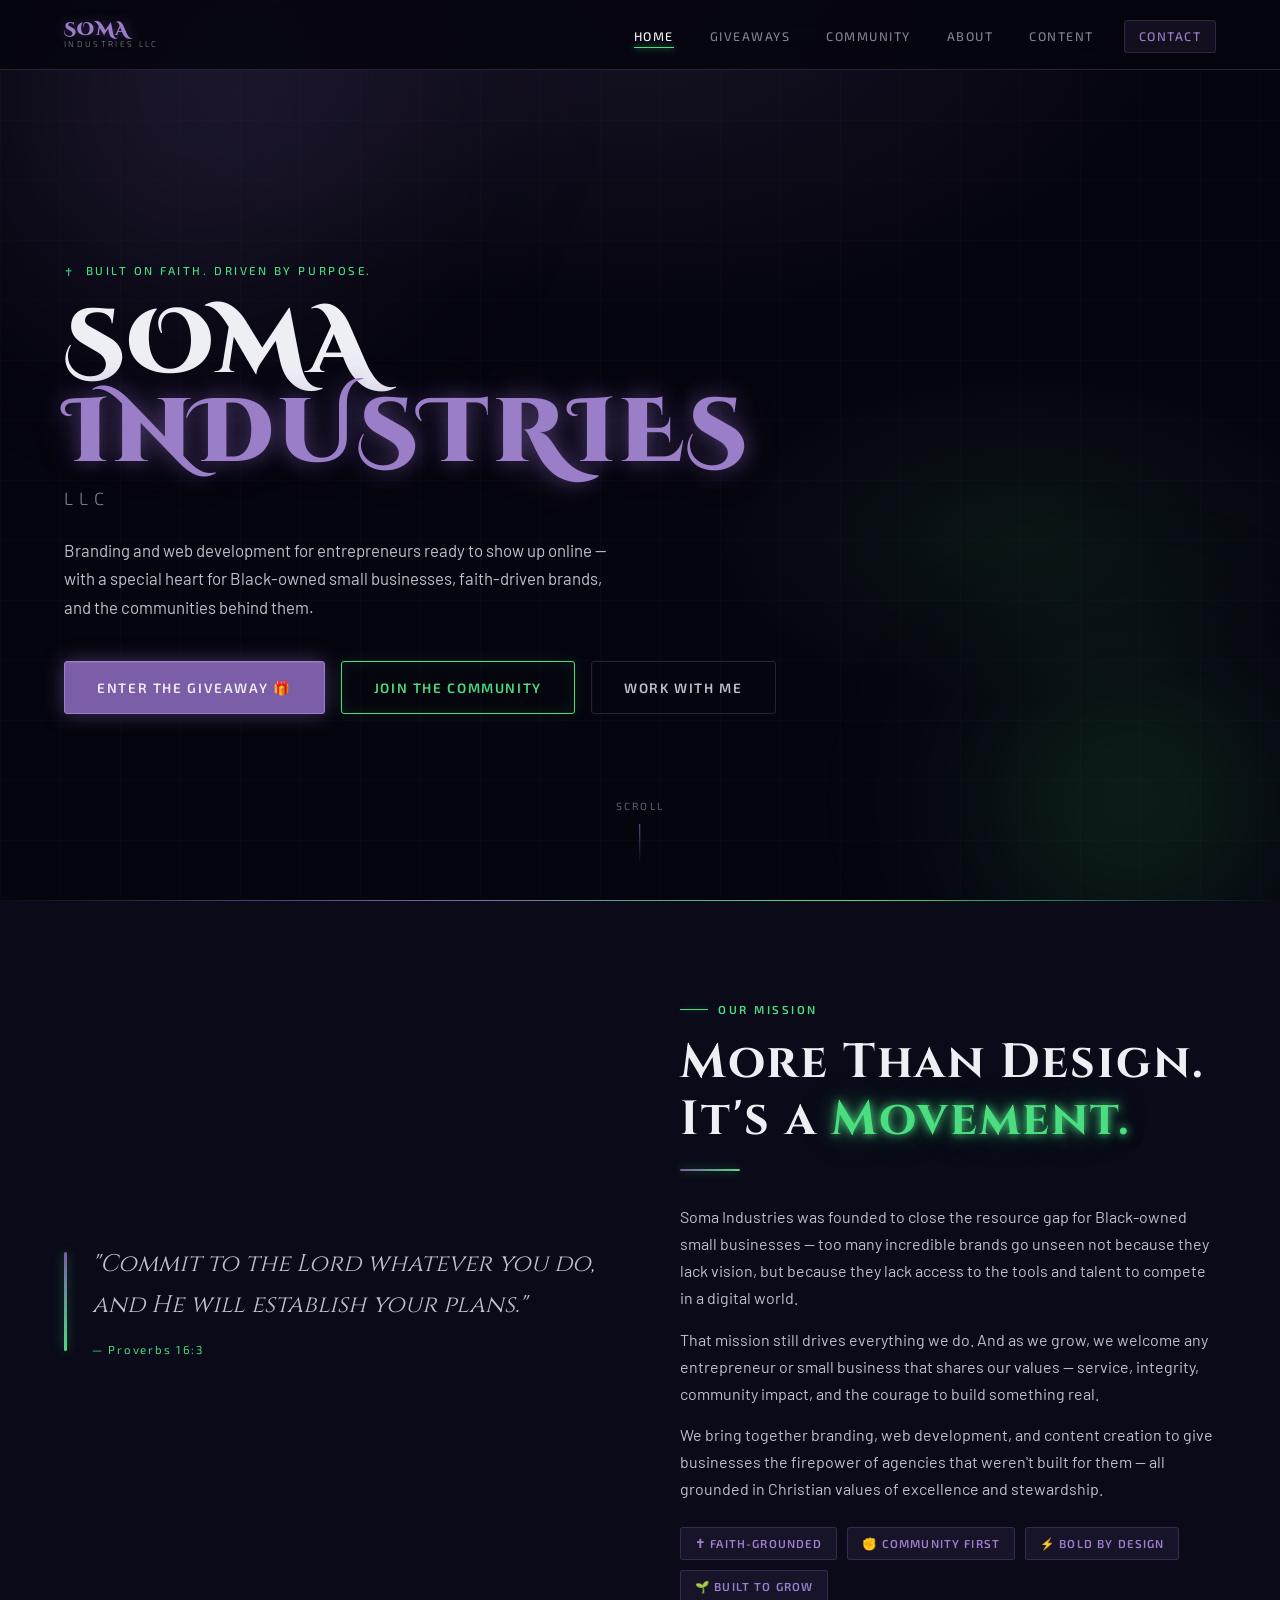
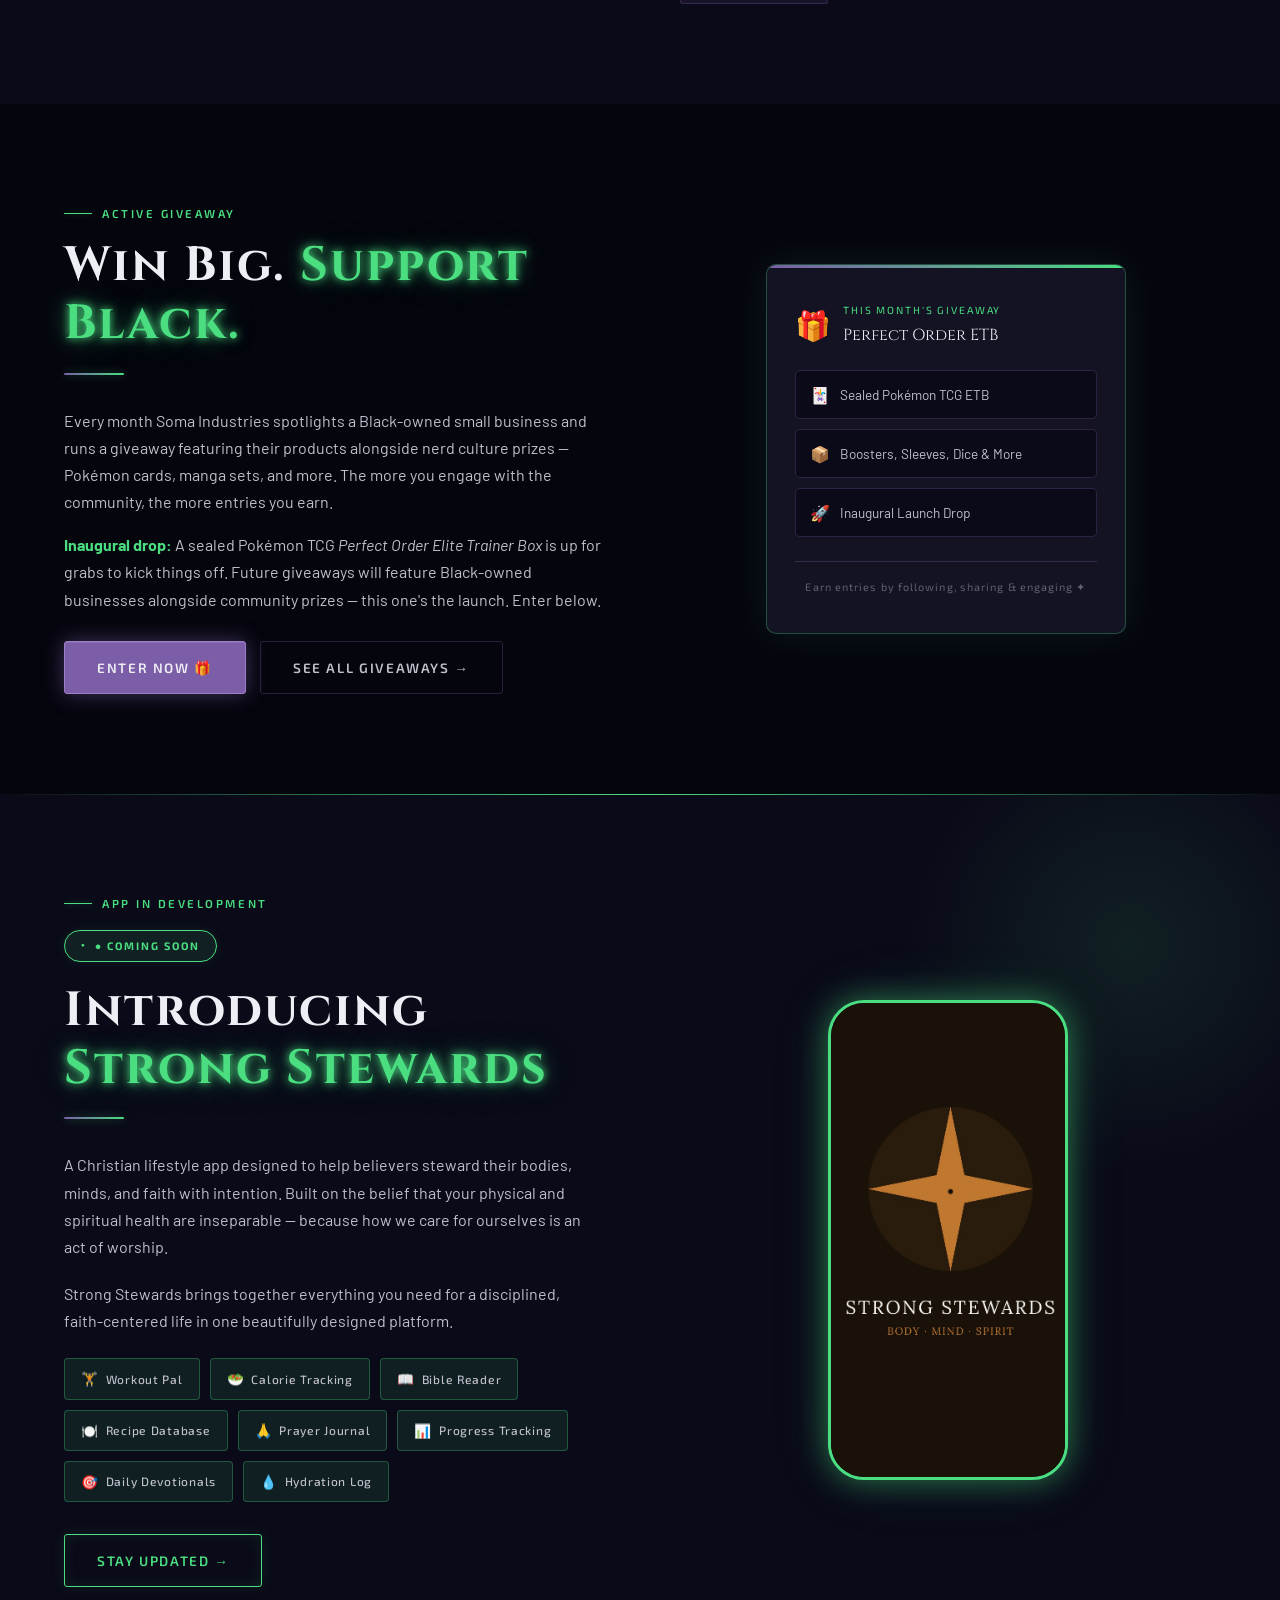
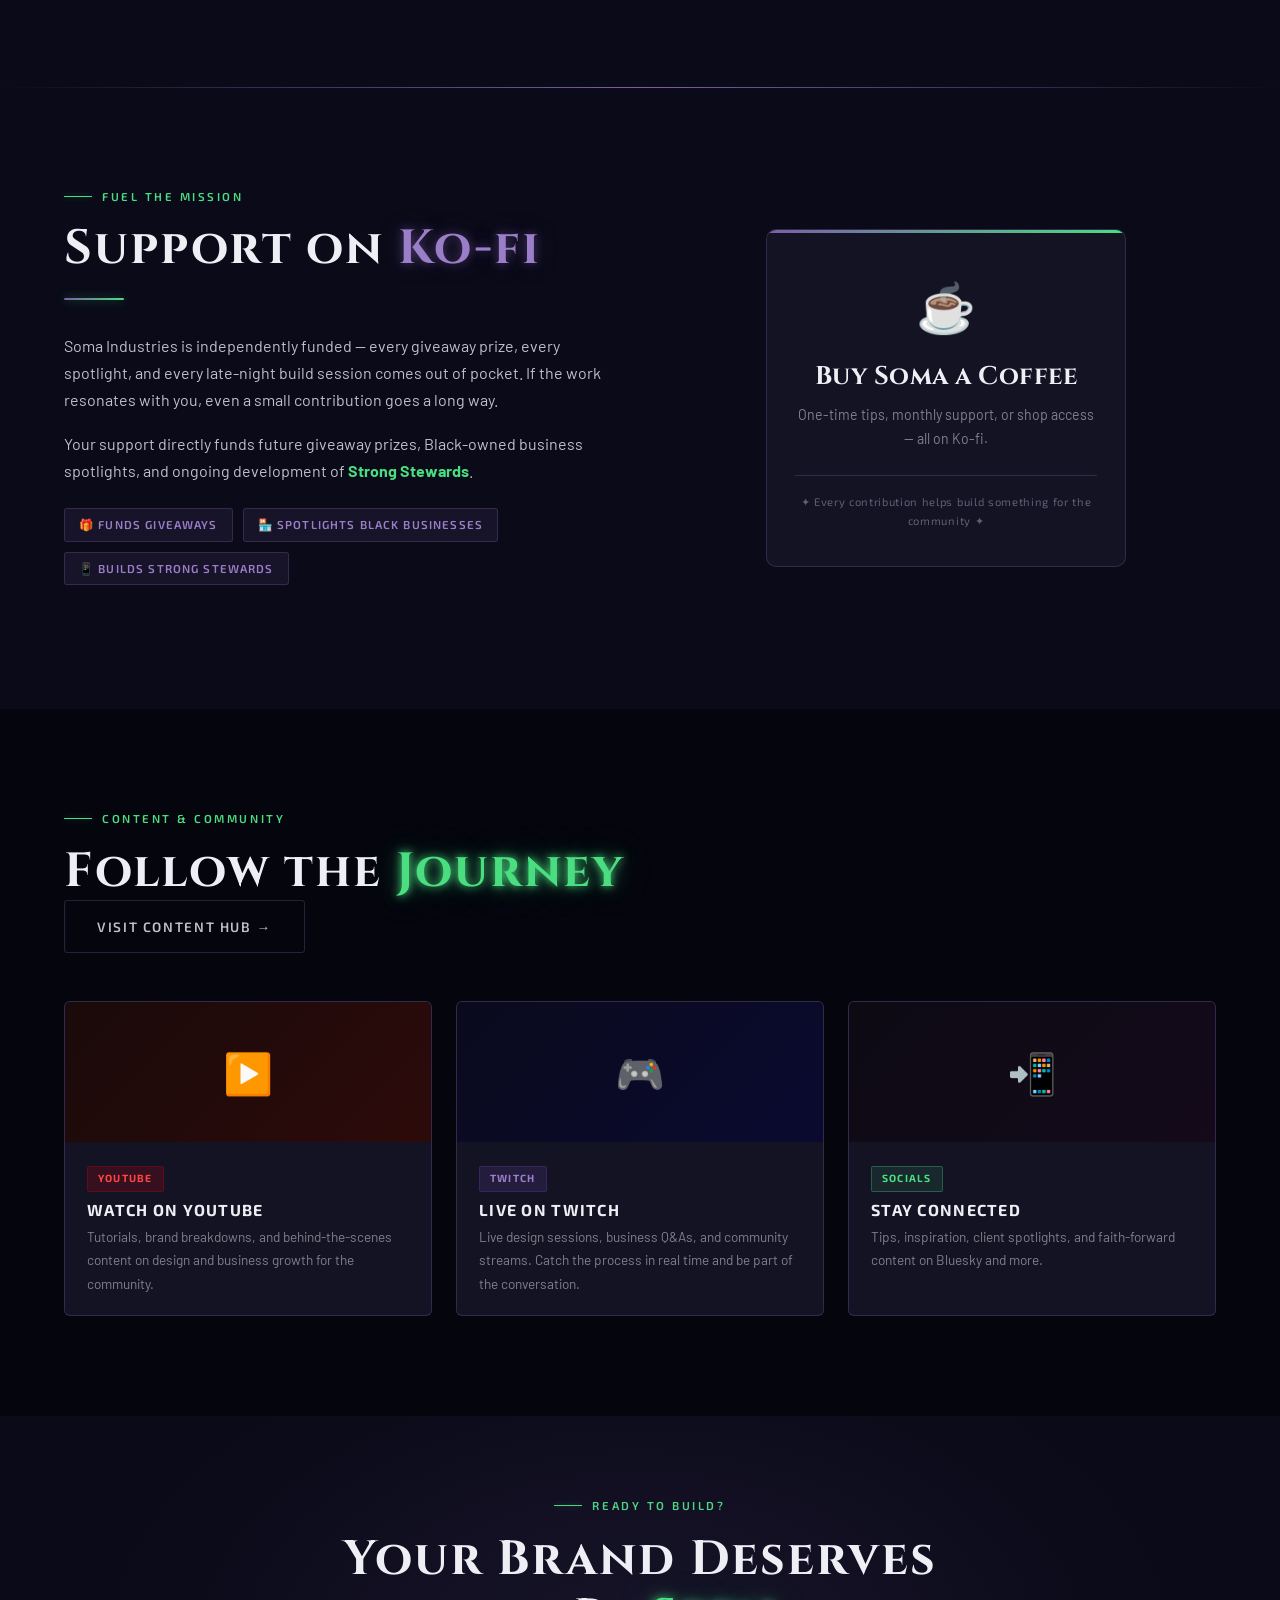
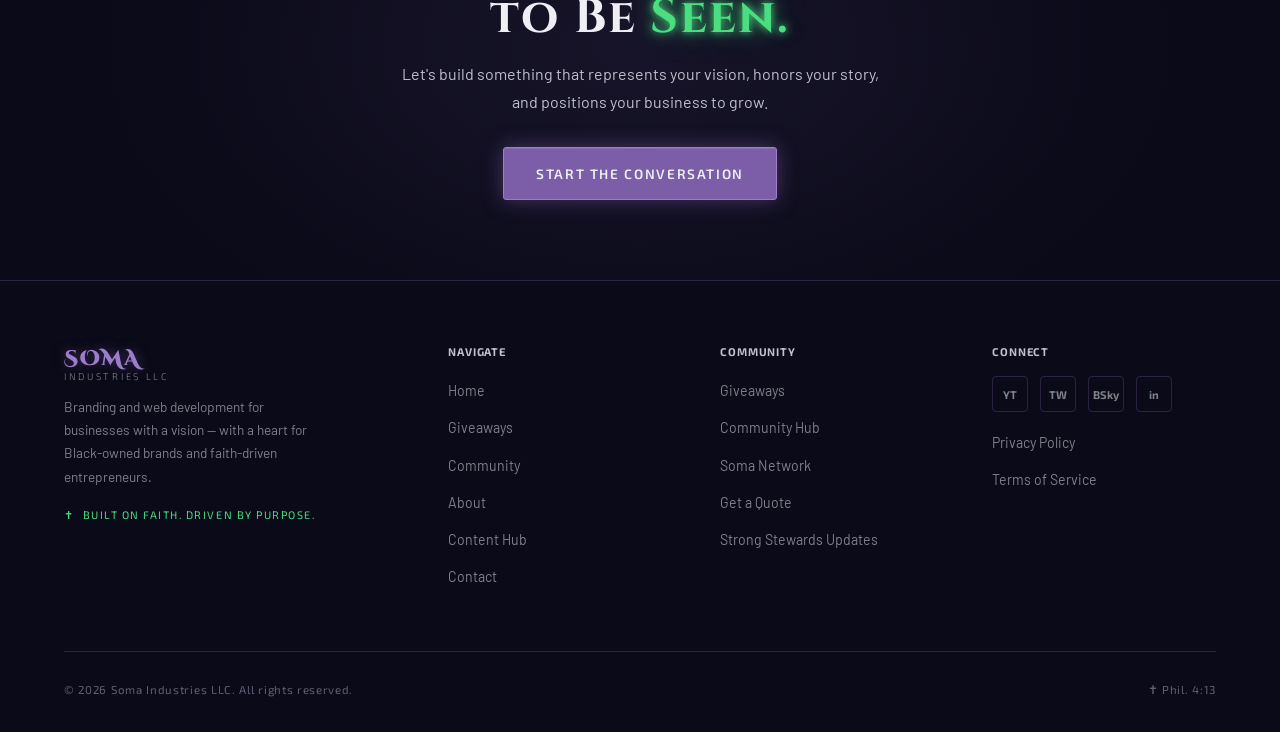
==== commit e0336d65: "Fix footer links to Network/Privacy/Terms; broaden audience messaging while preserving mission" ====
--- a/index.html
+++ b/index.html
@@ -4,7 +4,7 @@
   <meta charset="UTF-8" />
   <meta name="viewport" content="width=device-width, initial-scale=1.0" />
   <title>Soma Industries LLC — Built on Faith. Driven by Purpose.</title>
-  <meta name="description" content="Soma Industries LLC empowers Black small businesses through strategic branding, web development, and community-driven design. Faith-grounded. Purpose-built." />
+  <meta name="description" content="Soma Industries LLC — branding and web development for entrepreneurs and small businesses. Faith-grounded. Purpose-built. With a heart for Black-owned brands." />
   <link rel="stylesheet" href="styles.css" />
 </head>
 <body>
@@ -52,9 +52,9 @@
         </h1>
 
         <p class="hero-desc">
-          Empowering Black-owned small businesses with bold branding, 
-          custom web development, and the design tools to tell their story — 
-          rooted in faith, built for the community.
+          Branding and web development for entrepreneurs ready to show up online — 
+          with a special heart for Black-owned small businesses, faith-driven brands, 
+          and the communities behind them.
         </p>
 
         <div class="hero-ctas">
@@ -88,14 +88,19 @@
           <h2>More Than Design.<br>It's a <span class="glow-green">Movement.</span></h2>
           <div class="divider"></div>
           <p>
-            Soma Industries exists to close the resource gap for Black small business owners. 
-            Too many incredible brands go unseen not because they lack vision — but because 
-            they lack access to the tools, talent, and strategy to compete in a digital world.
+            Soma Industries was founded to close the resource gap for Black-owned small businesses — 
+            too many incredible brands go unseen not because they lack vision, but because they 
+            lack access to the tools and talent to compete in a digital world.
           </p>
           <p>
-            We bring together branding, web development, and content creation 
-            to give underserved businesses the same firepower as the big players — 
-            all grounded in Christian values of service, integrity, and excellence.
+            That mission still drives everything we do. And as we grow, we welcome any 
+            entrepreneur or small business that shares our values — service, integrity, 
+            community impact, and the courage to build something real.
+          </p>
+          <p>
+            We bring together branding, web development, and content creation to give 
+            businesses the firepower of agencies that weren't built for them — 
+            all grounded in Christian values of excellence and stewardship.
           </p>
           <div class="pillars">
             <span class="pillar-tag">✝ Faith-Grounded</span>
@@ -395,7 +400,7 @@
             <span class="logo-soma">SOMA</span>
             <span class="logo-industries">Industries LLC</span>
           </a>
-          <p>Empowering Black businesses and building a community through Faith.</p>
+          <p>Branding and web development for businesses with a vision — with a heart for Black-owned brands and faith-driven entrepreneurs.</p>
           <div class="footer-faith">Built on Faith. Driven by Purpose.</div>
         </div>
 
@@ -412,13 +417,13 @@
         </div>
 
         <div class="footer-col">
-          <h4>Services</h4>
+          <h4>Community</h4>
           <ul>
-            
-            
-            
-            
-            
+            <li><a href="giveaways.html">Giveaways</a></li>
+            <li><a href="community.html">Community Hub</a></li>
+            <li><a href="network.html">Soma Network</a></li>
+            <li><a href="contact.html">Get a Quote</a></li>
+            <li><a href="contact.html">Strong Stewards Updates</a></li>
           </ul>
         </div>
 
@@ -431,11 +436,10 @@
             <a href="https://www.linkedin.com/in/jarr201/" target="_blank" rel="noopener" class="social-btn" title="LinkedIn">in</a>
           </div>
           <ul style="margin-top:16px;">
-            <li><a href="contact.html">Get a Quote</a></li>
-            <li><a href="contact.html">Strong Stewards Updates</a></li>
+            <li><a href="privacy.html">Privacy Policy</a></li>
+            <li><a href="terms.html">Terms of Service</a></li>
           </ul>
         </div>
-
       </div>
 
       <div class="footer-bottom">
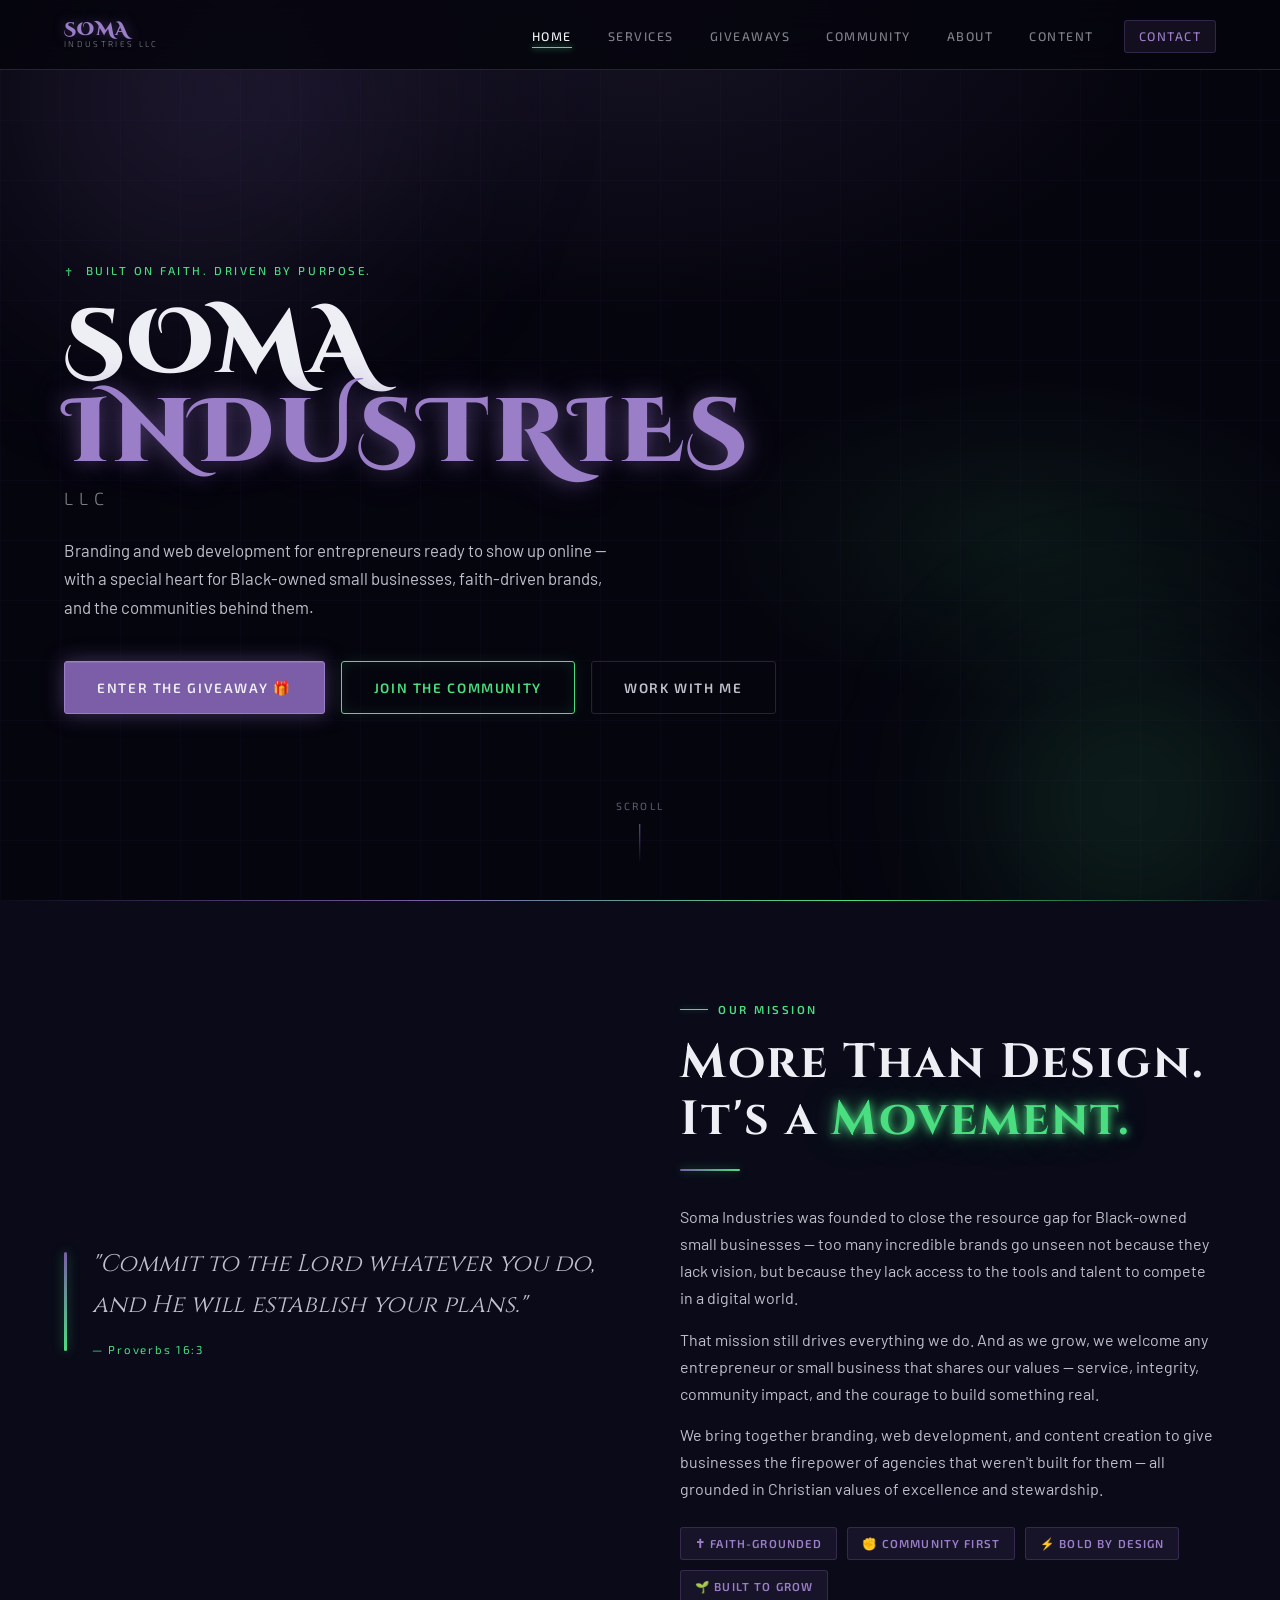
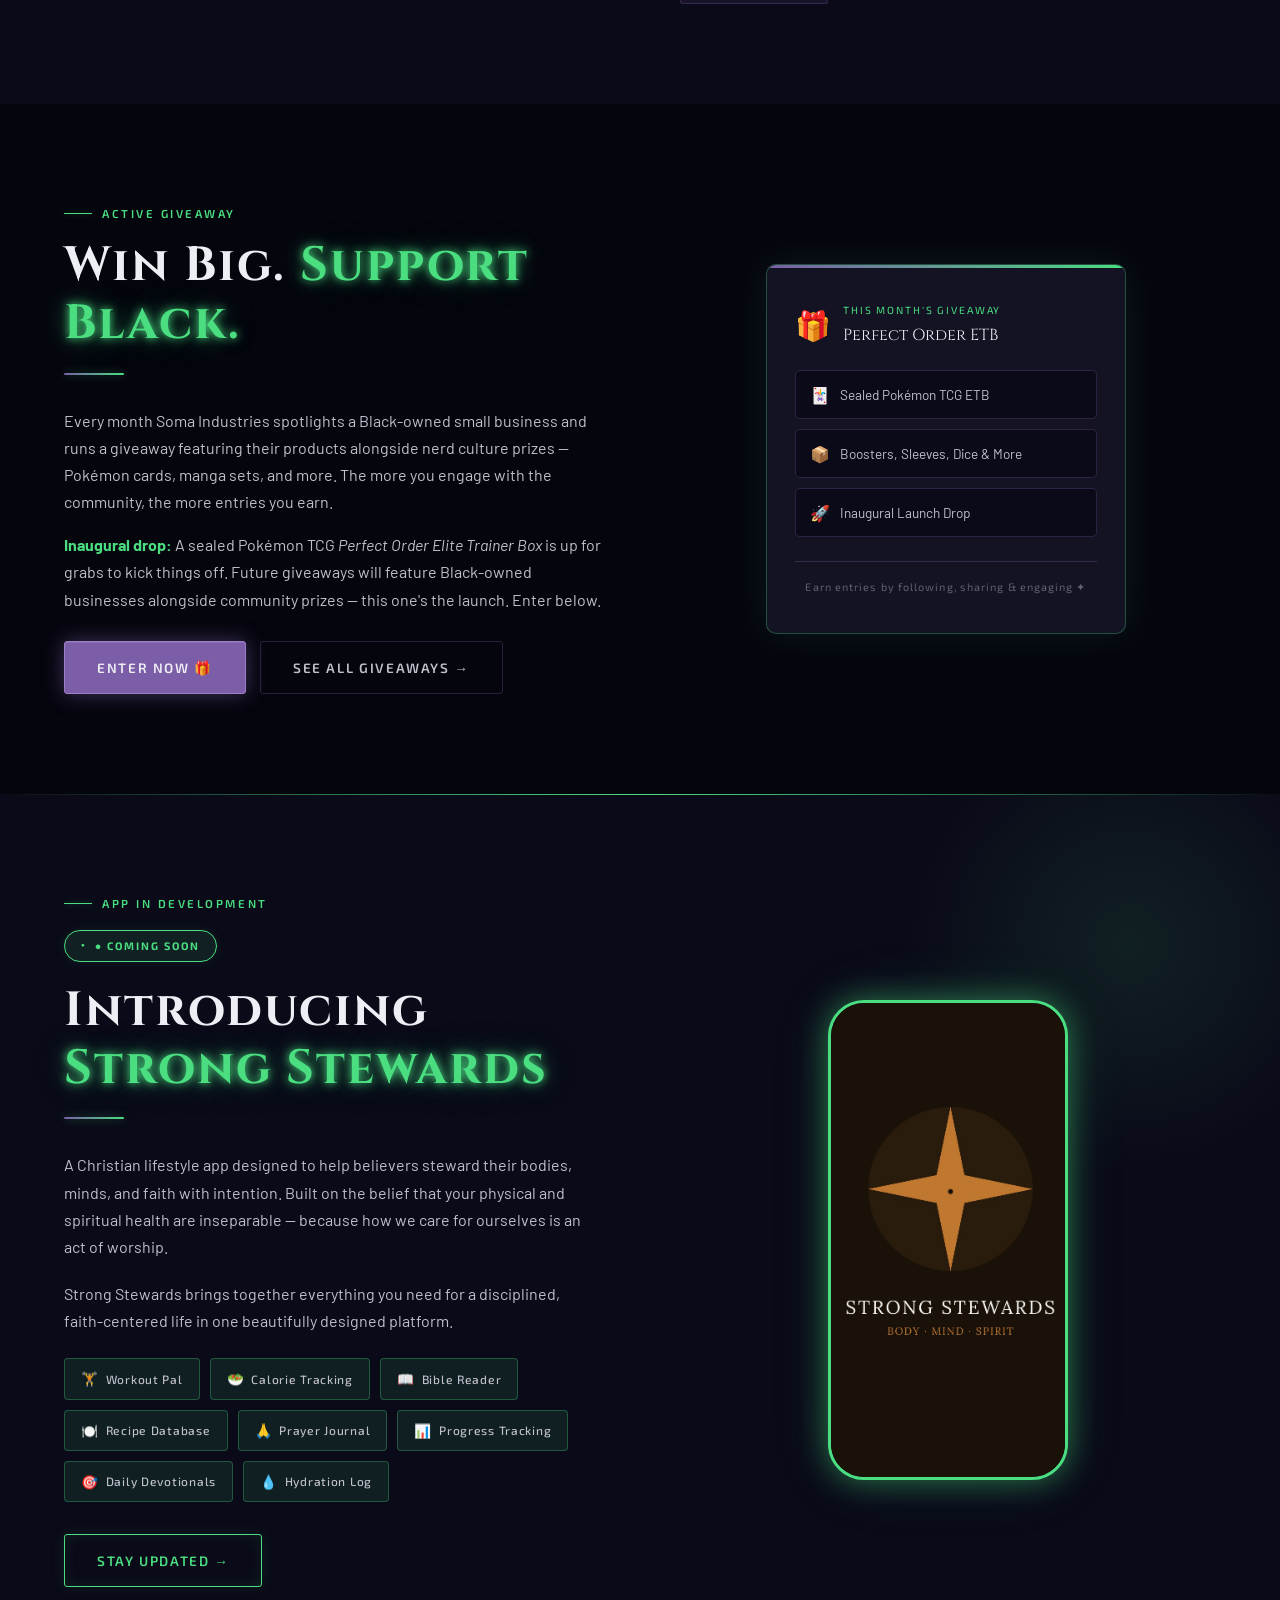
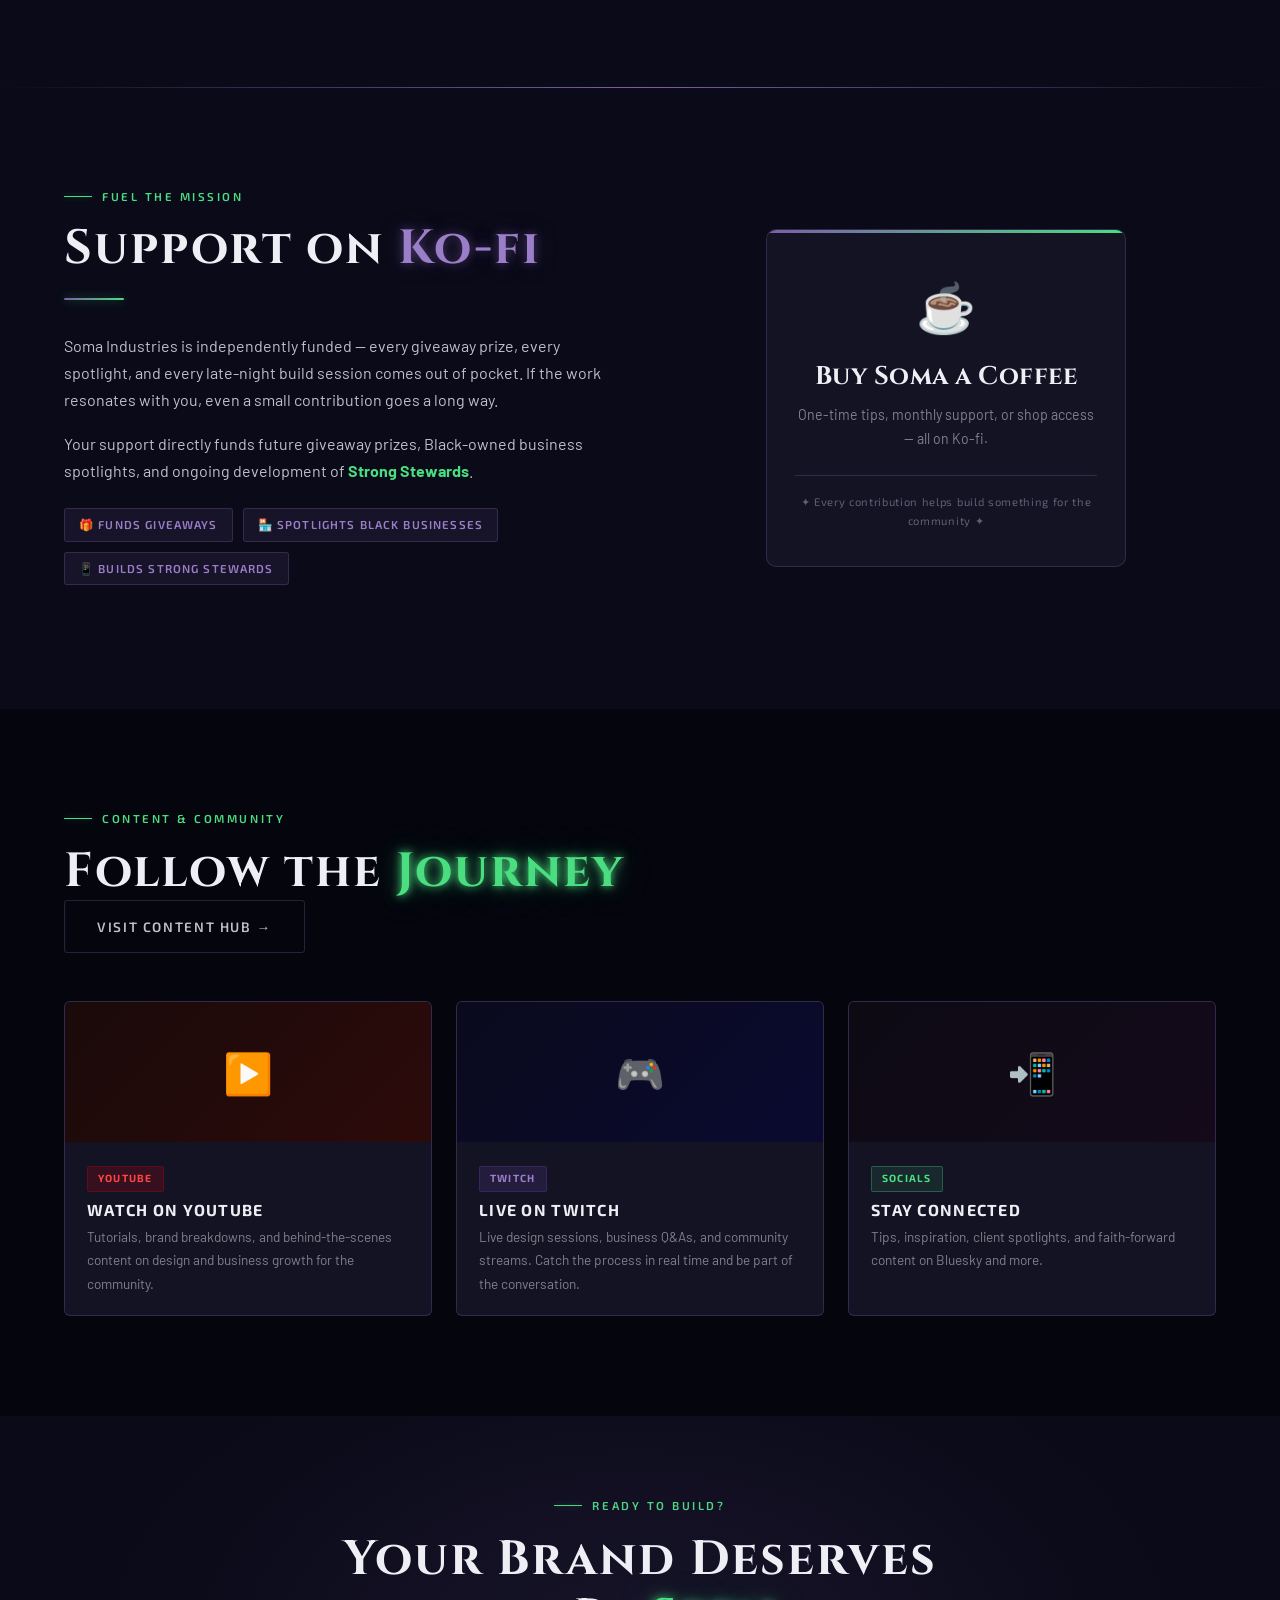
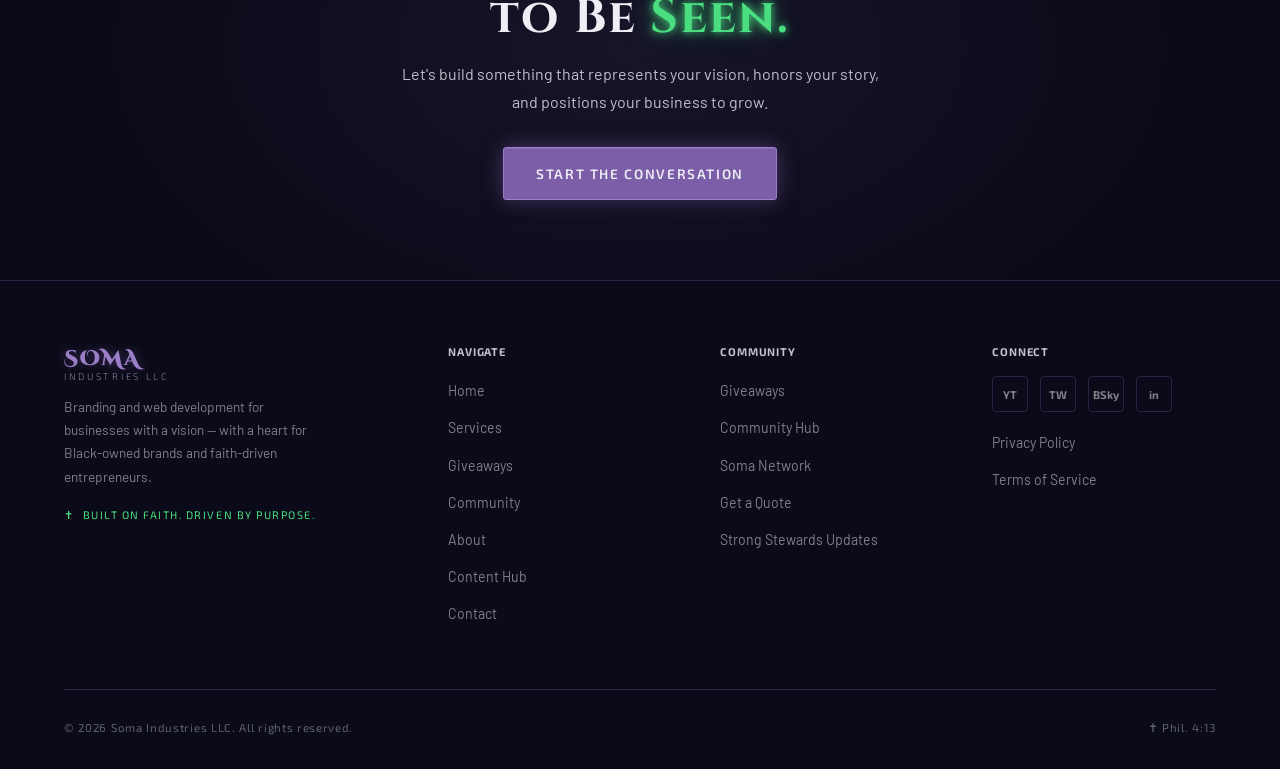
==== commit a87b1317: "Update profile photo on about page" ====
--- a/index.html
+++ b/index.html
@@ -5,6 +5,26 @@
   <meta name="viewport" content="width=device-width, initial-scale=1.0" />
   <title>Soma Industries LLC — Built on Faith. Driven by Purpose.</title>
   <meta name="description" content="Soma Industries LLC — branding and web development for entrepreneurs and small businesses. Faith-grounded. Purpose-built. With a heart for Black-owned brands." />
+  <!-- Open Graph (Facebook, LinkedIn, Discord, iMessage) -->
+  <meta property="og:type" content="website" />
+  <meta property="og:site_name" content="Soma Industries LLC" />
+  <meta property="og:title" content="Soma Industries LLC — Built on Faith. Driven by Purpose." />
+  <meta property="og:description" content="Branding and web development for entrepreneurs ready to show up online — with a heart for Black-owned brands and faith-driven entrepreneurs." />
+  <meta property="og:url" content="https://somaindustries.org/" />
+  <meta property="og:image" content="https://somaindustries.org/assets/images/og-image.png" />
+  <meta property="og:image:width" content="1200" />
+  <meta property="og:image:height" content="630" />
+  <meta property="og:image:alt" content="Soma Industries LLC — Built on Faith. Driven by Purpose." />
+
+  <!-- Twitter / X / Bluesky cards -->
+  <meta name="twitter:card" content="summary_large_image" />
+  <meta name="twitter:title" content="Soma Industries LLC — Built on Faith. Driven by Purpose." />
+  <meta name="twitter:description" content="Branding and web development for entrepreneurs ready to show up online — with a heart for Black-owned brands and faith-driven entrepreneurs." />
+  <meta name="twitter:image" content="https://somaindustries.org/assets/images/og-image.png" />
+
+  <!-- Theme color for mobile browser chrome -->
+  <meta name="theme-color" content="#7B5EA7" />
+
   <link rel="stylesheet" href="styles.css" />
 </head>
 <body>
@@ -23,6 +43,7 @@
       </button>
       <ul class="nav-links" id="navLinks">
         <li><a href="index.html">Home</a></li>
+        <li><a href="services.html">Services</a></li>
         <li><a href="giveaways.html">Giveaways</a></li>
         <li><a href="community.html">Community</a></li>
         <li><a href="about.html">About</a></li>
@@ -406,8 +427,9 @@
 
         <div class="footer-col">
           <h4>Navigate</h4>
-                    <ul>
+          <ul>
             <li><a href="index.html">Home</a></li>
+            <li><a href="services.html">Services</a></li>
             <li><a href="giveaways.html">Giveaways</a></li>
             <li><a href="community.html">Community</a></li>
             <li><a href="about.html">About</a></li>
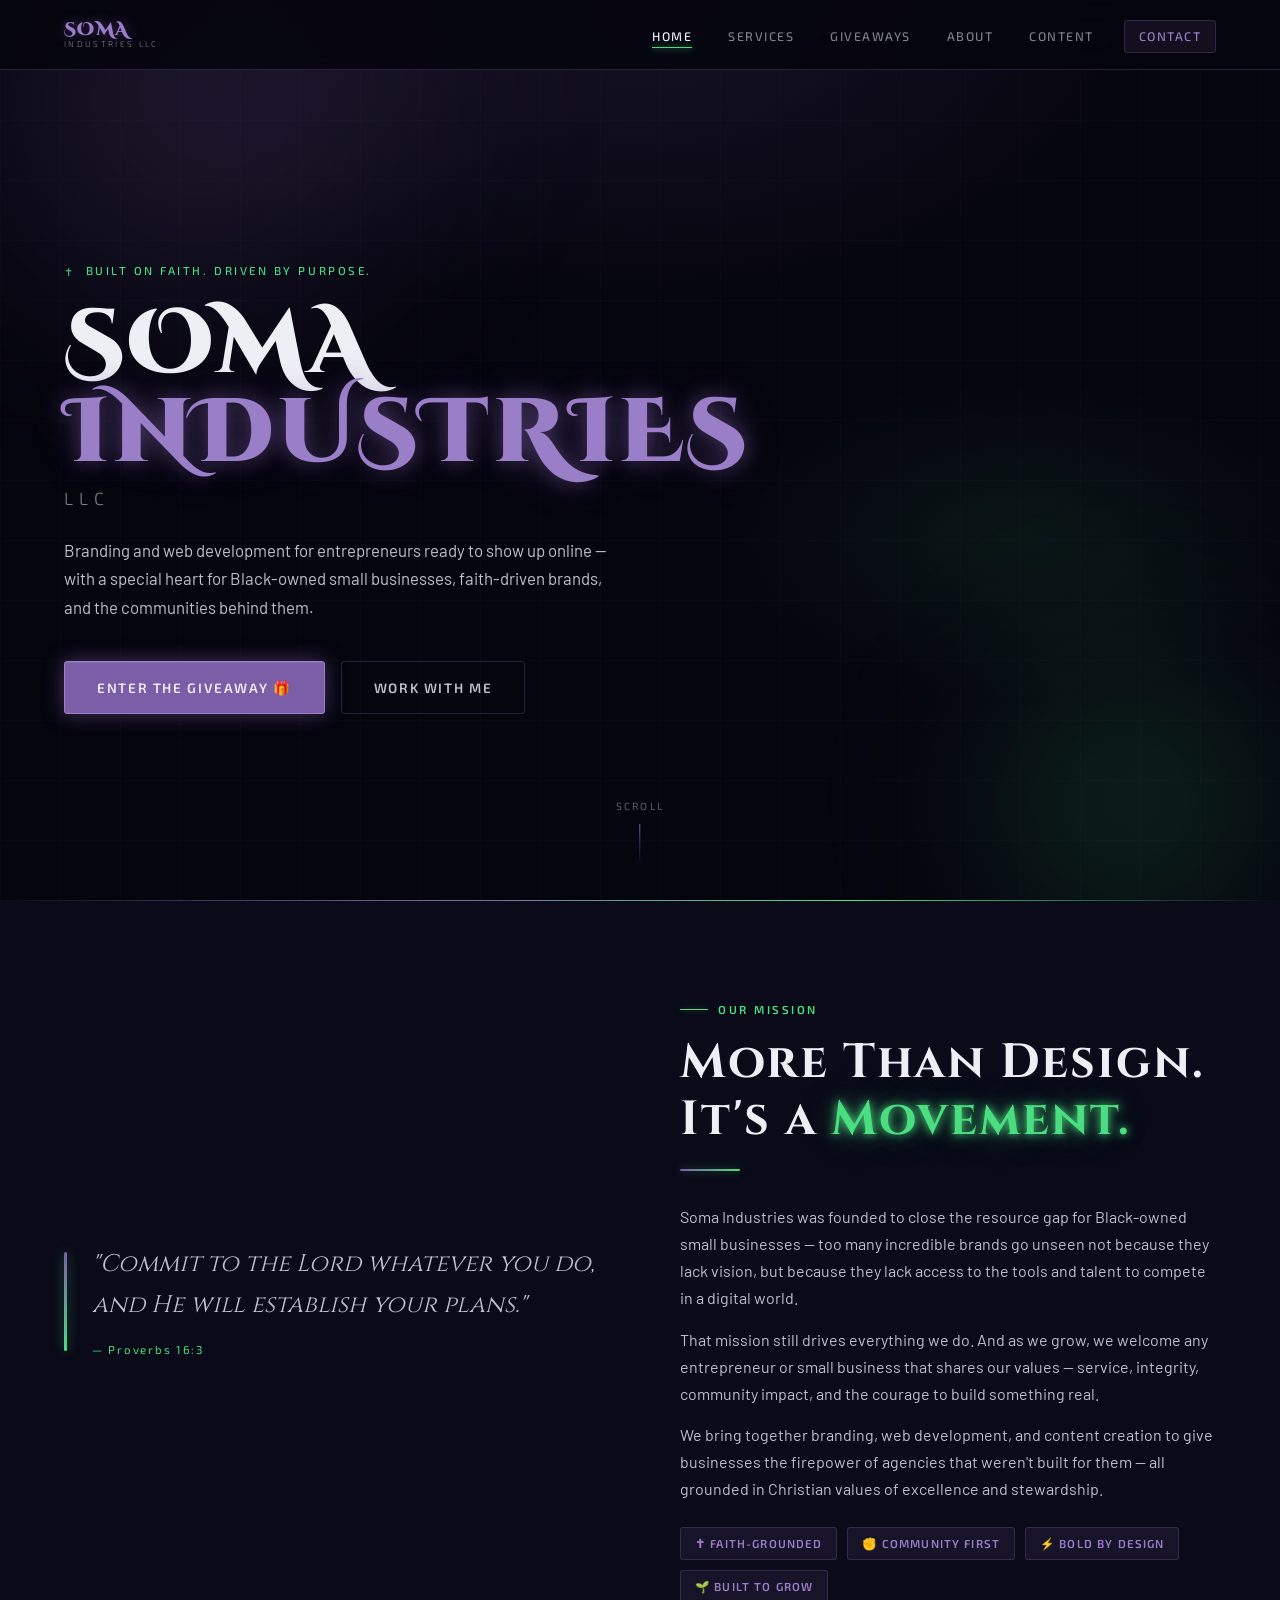
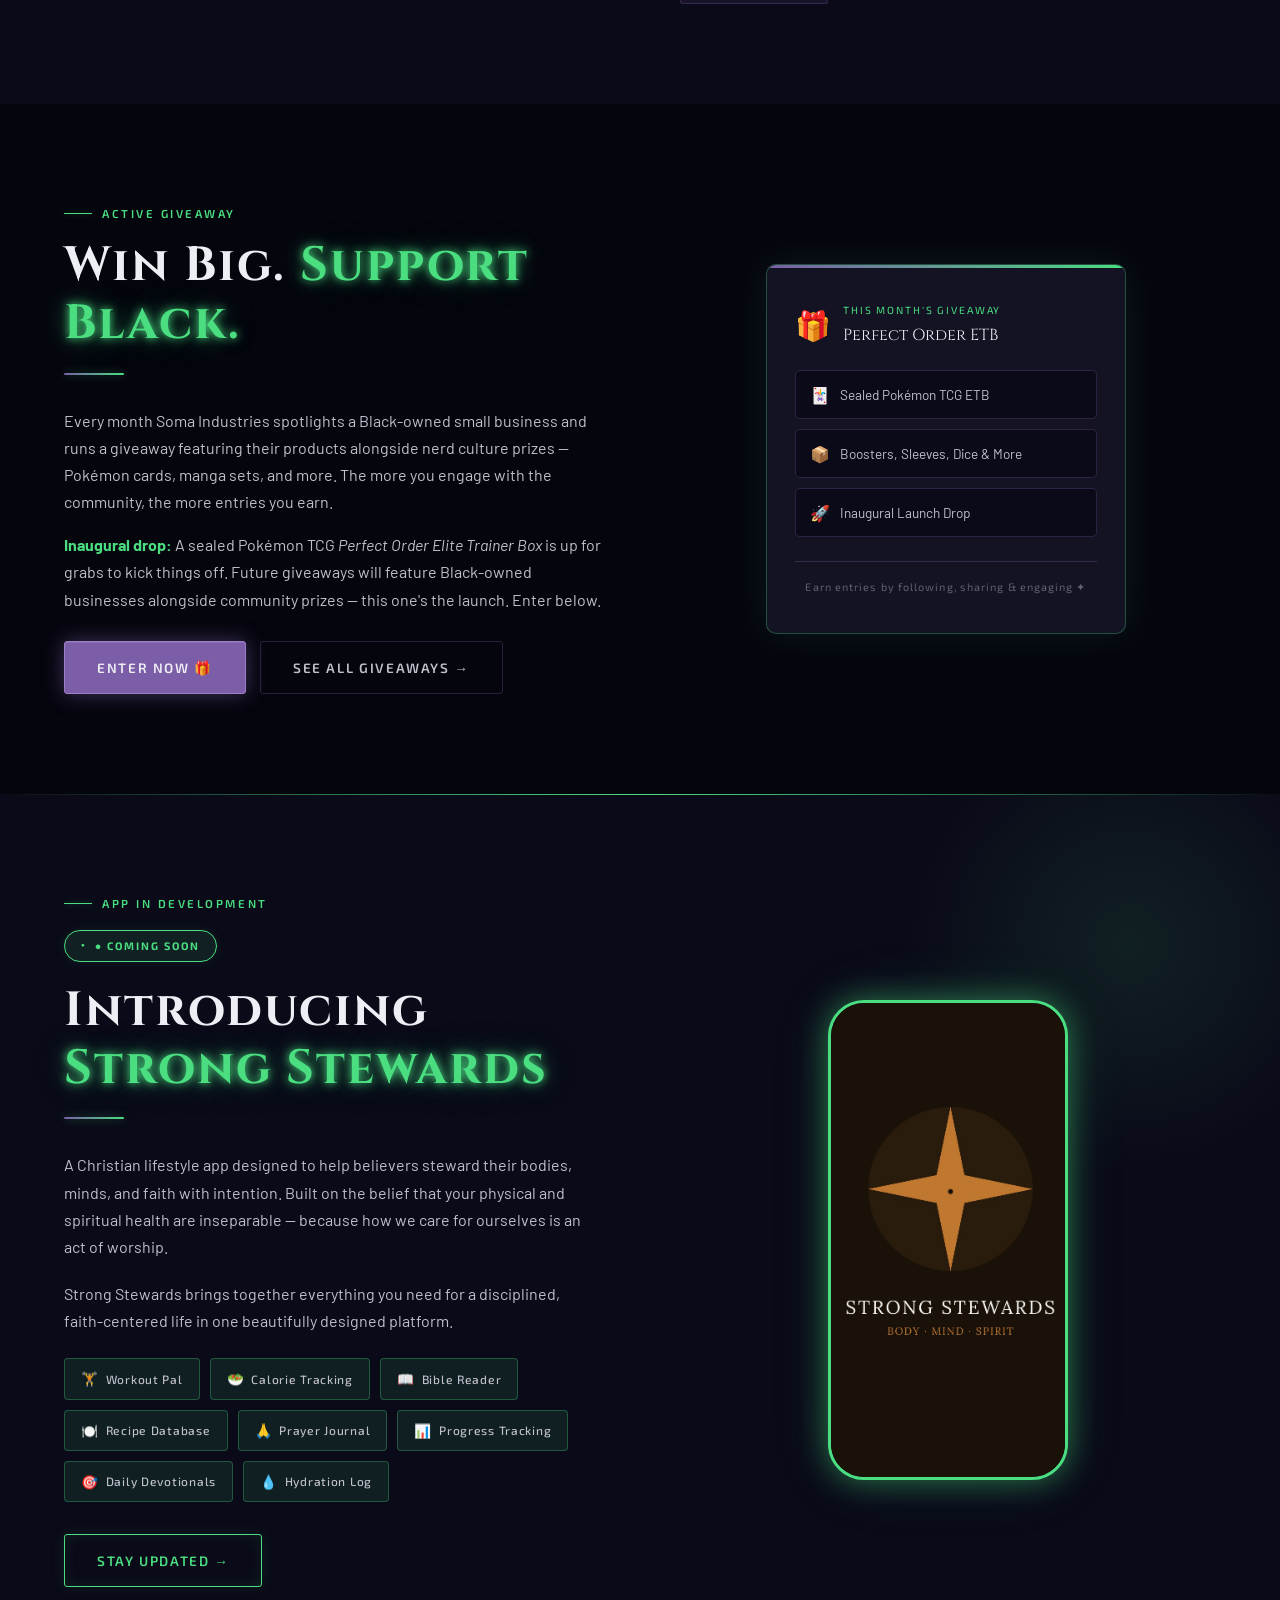
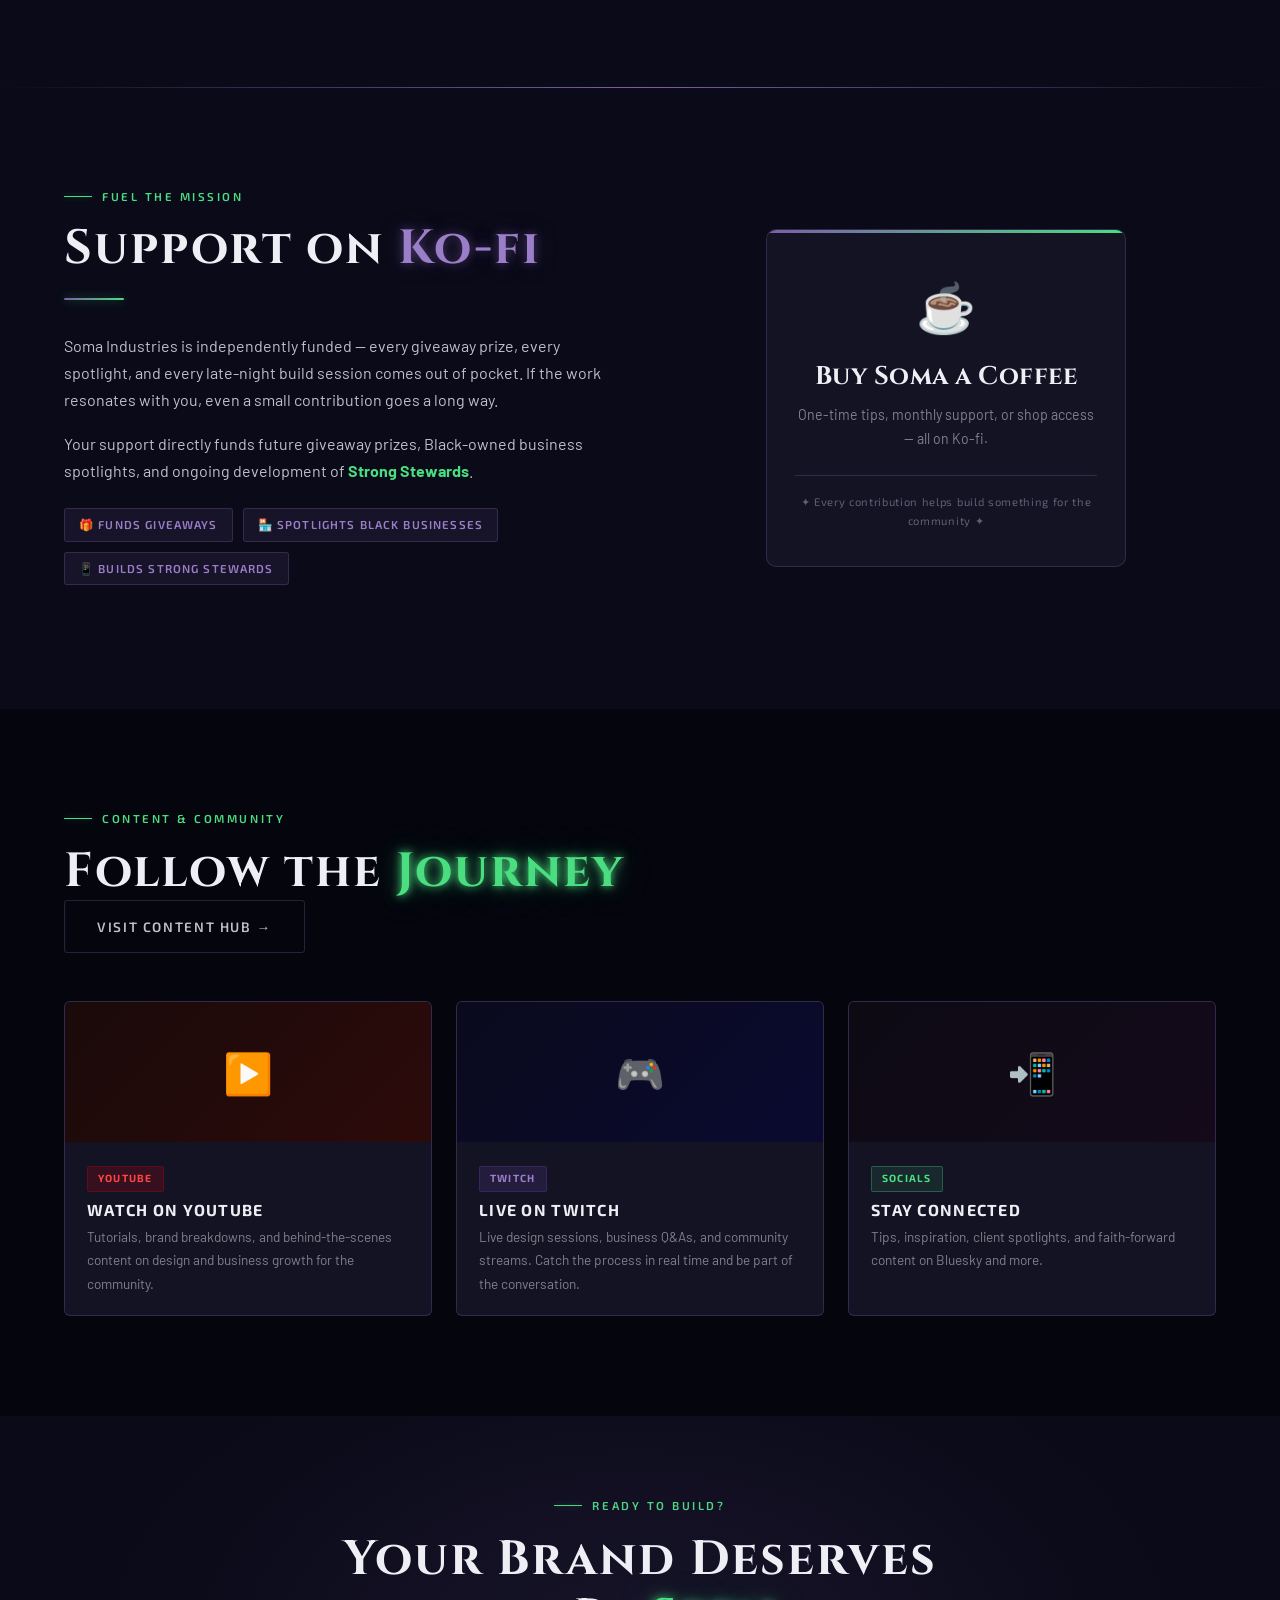
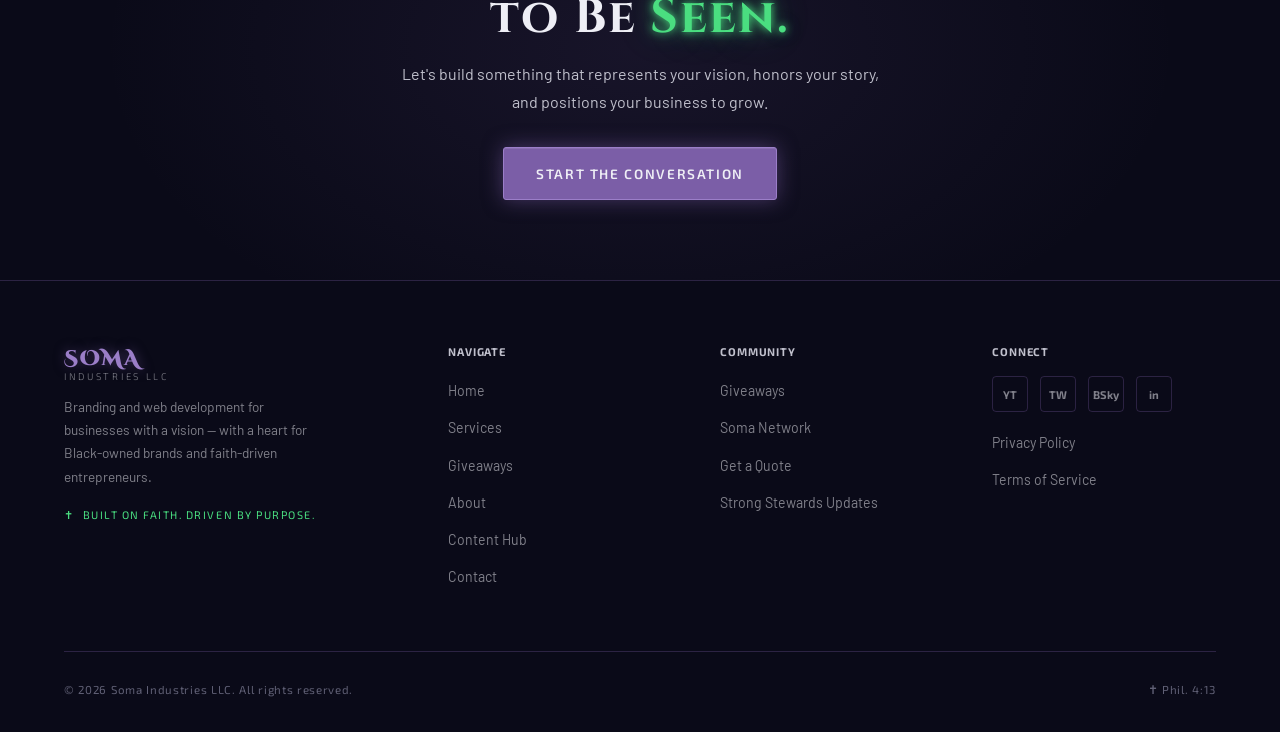
==== commit f5b76b7e: "Temporarily hide community page; remove all references" ====
--- a/index.html
+++ b/index.html
@@ -45,7 +45,6 @@
         <li><a href="index.html">Home</a></li>
         <li><a href="services.html">Services</a></li>
         <li><a href="giveaways.html">Giveaways</a></li>
-        <li><a href="community.html">Community</a></li>
         <li><a href="about.html">About</a></li>
         <li><a href="content.html">Content</a></li>
         <li><a href="contact.html" class="nav-cta">Contact</a></li>
@@ -80,7 +79,6 @@
 
         <div class="hero-ctas">
           <a href="giveaways.html" class="btn btn-primary">Enter the Giveaway 🎁</a>
-          <a href="community.html" class="btn btn-green">Join the Community</a>
           <a href="contact.html" class="btn btn-ghost">Work With Me</a>
         </div>
       </div>
@@ -431,8 +429,7 @@
             <li><a href="index.html">Home</a></li>
             <li><a href="services.html">Services</a></li>
             <li><a href="giveaways.html">Giveaways</a></li>
-            <li><a href="community.html">Community</a></li>
-            <li><a href="about.html">About</a></li>
+                <li><a href="about.html">About</a></li>
             <li><a href="content.html">Content Hub</a></li>
             <li><a href="contact.html">Contact</a></li>
           </ul>
@@ -442,7 +439,6 @@
           <h4>Community</h4>
           <ul>
             <li><a href="giveaways.html">Giveaways</a></li>
-            <li><a href="community.html">Community Hub</a></li>
             <li><a href="network.html">Soma Network</a></li>
             <li><a href="contact.html">Get a Quote</a></li>
             <li><a href="contact.html">Strong Stewards Updates</a></li>
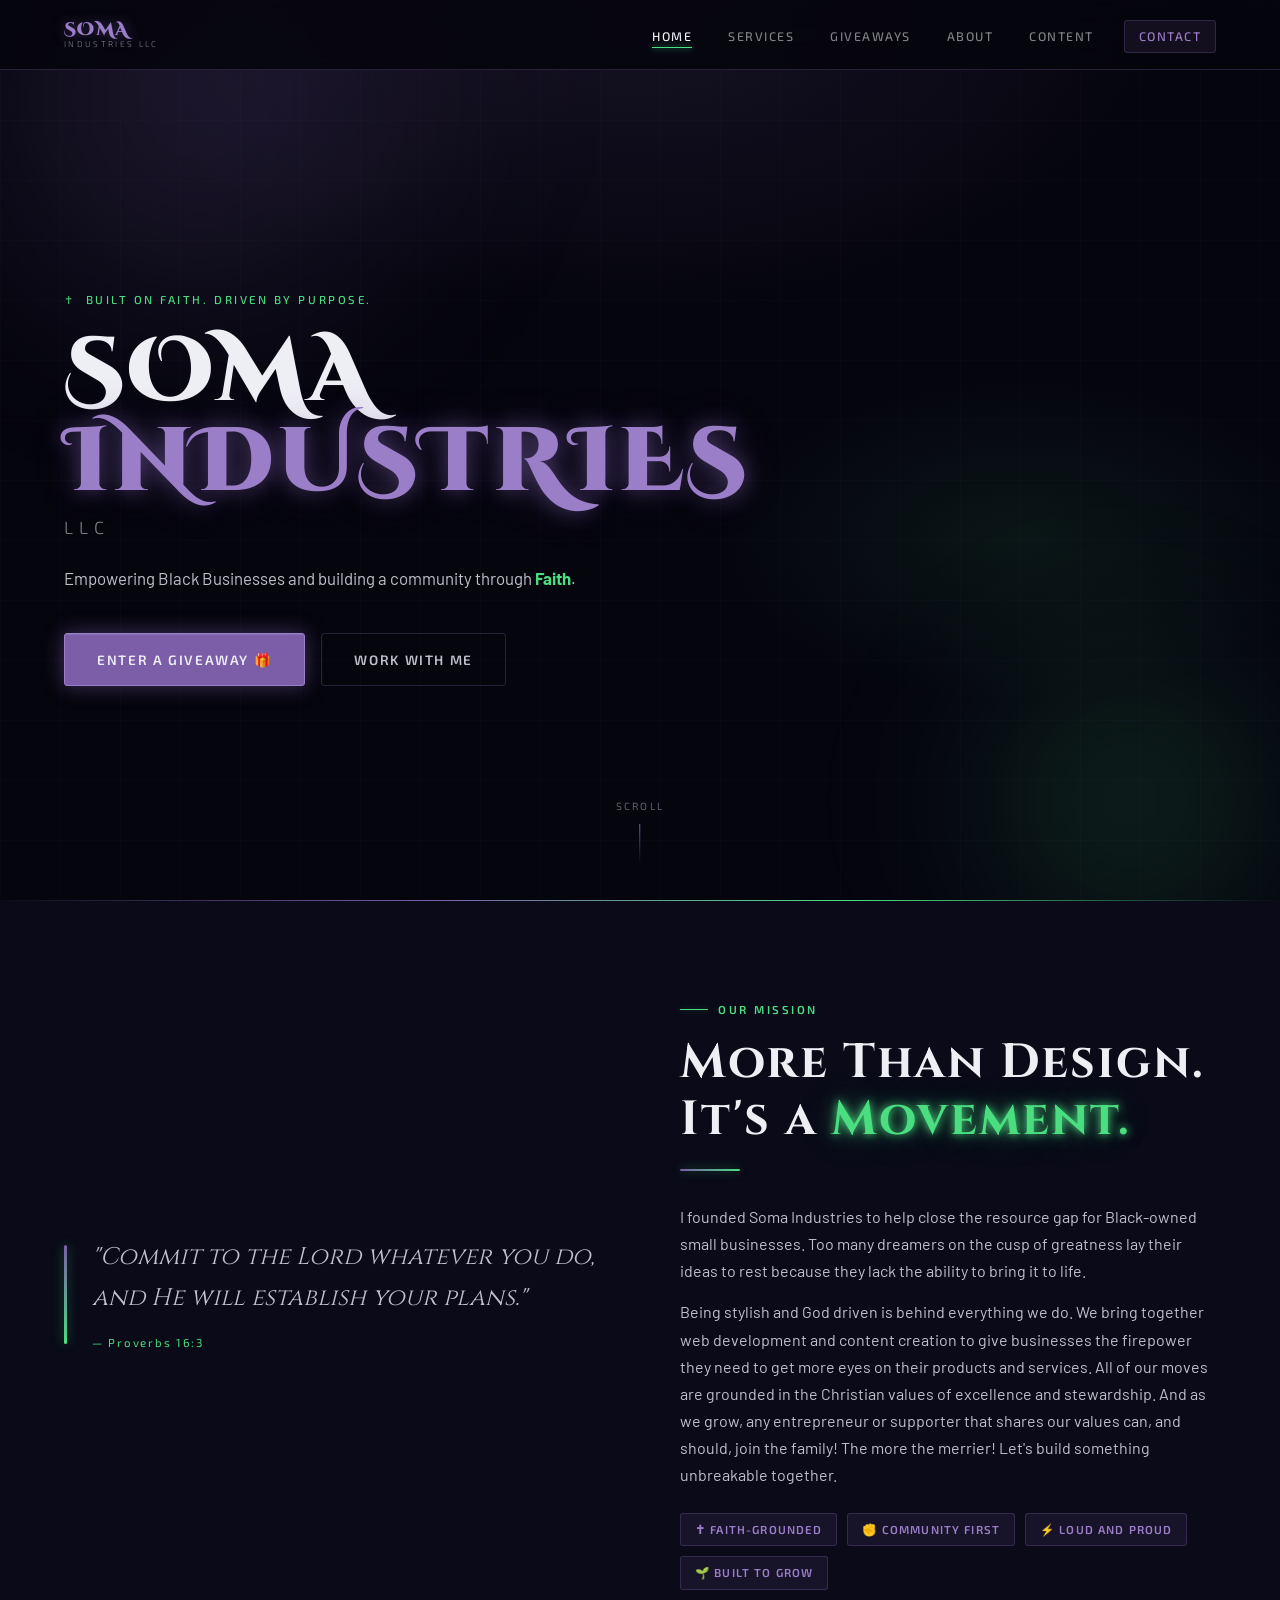
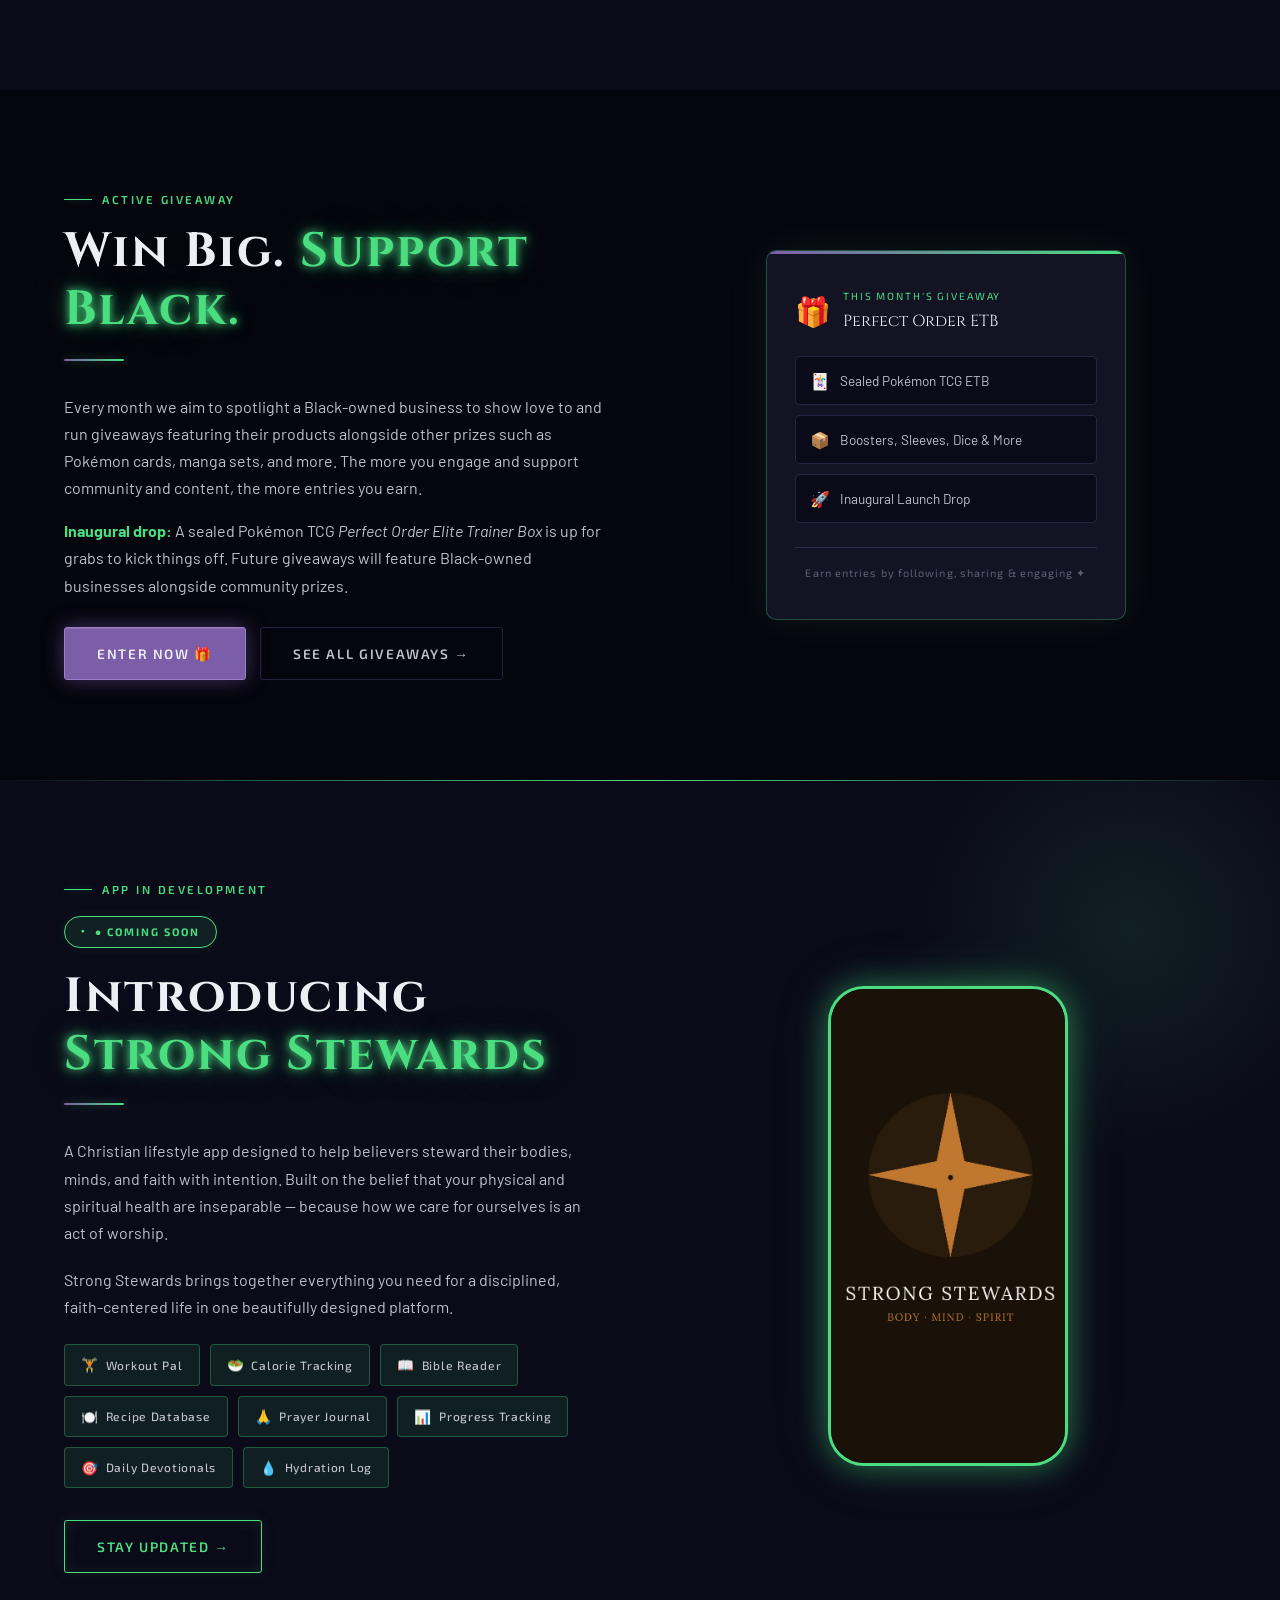
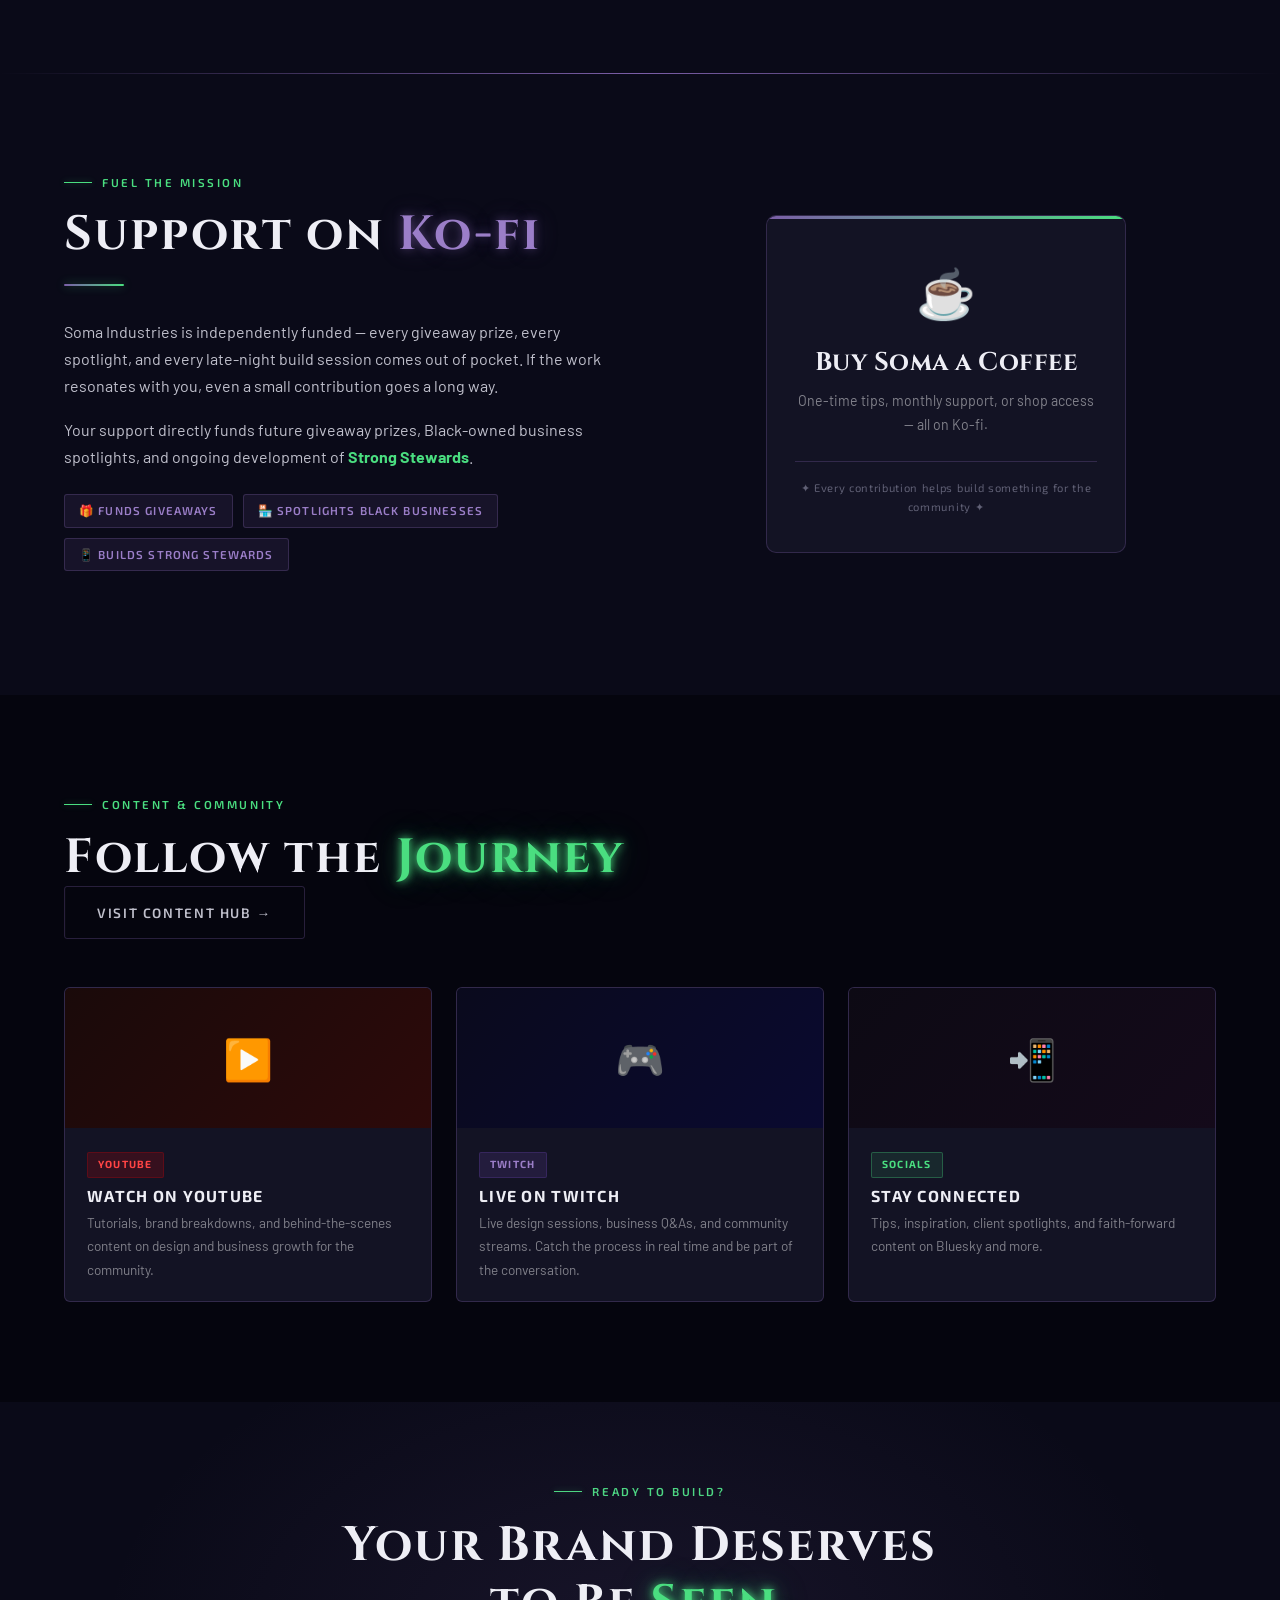
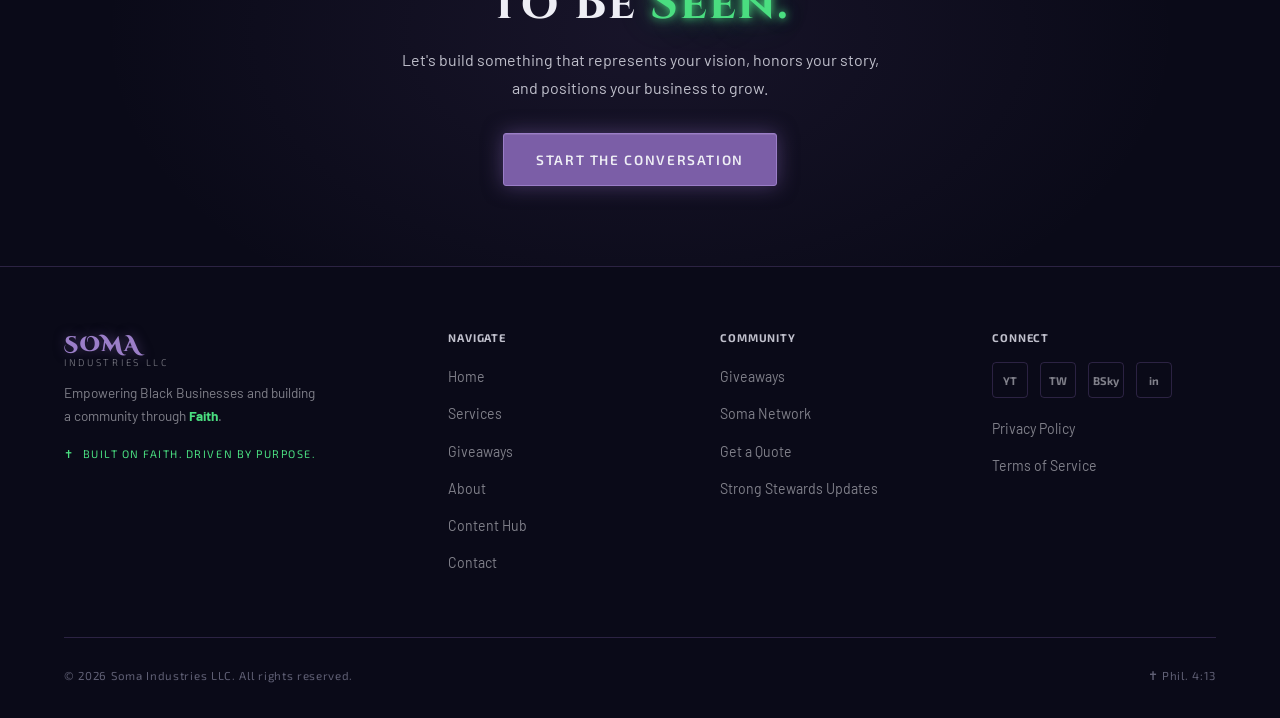
==== commit 2fdcb6b7: "Updated the text across the all pages to reflect my natural language" ====
--- a/index.html
+++ b/index.html
@@ -72,13 +72,11 @@
         </h1>
 
         <p class="hero-desc">
-          Branding and web development for entrepreneurs ready to show up online — 
-          with a special heart for Black-owned small businesses, faith-driven brands, 
-          and the communities behind them.
+          Empowering Black Businesses and building a community through <strong style="color:var(--green);">Faith</strong>. 
         </p>
 
         <div class="hero-ctas">
-          <a href="giveaways.html" class="btn btn-primary">Enter the Giveaway 🎁</a>
+          <a href="giveaways.html" class="btn btn-primary">Enter a Giveaway 🎁</a>
           <a href="contact.html" class="btn btn-ghost">Work With Me</a>
         </div>
       </div>
@@ -107,24 +105,16 @@
           <h2>More Than Design.<br>It's a <span class="glow-green">Movement.</span></h2>
           <div class="divider"></div>
           <p>
-            Soma Industries was founded to close the resource gap for Black-owned small businesses — 
-            too many incredible brands go unseen not because they lack vision, but because they 
-            lack access to the tools and talent to compete in a digital world.
+            I founded Soma Industries to help close the resource gap for Black-owned small businesses. Too many dreamers on the cusp of greatness lay their ideas to rest because they lack the ability to bring it to life. 
           </p>
           <p>
-            That mission still drives everything we do. And as we grow, we welcome any 
-            entrepreneur or small business that shares our values — service, integrity, 
-            community impact, and the courage to build something real.
-          </p>
-          <p>
-            We bring together branding, web development, and content creation to give 
-            businesses the firepower of agencies that weren't built for them — 
-            all grounded in Christian values of excellence and stewardship.
+            Being stylish and God driven is behind everything we do. We bring together web development and content creation to give 
+            businesses the firepower they need to get more eyes on their products and services. All of our moves are grounded in the Christian values of excellence and stewardship. And as we grow, any entrepreneur or supporter that shares our values can, and should, join the family! The more the merrier! Let's build something unbreakable together.
           </p>
           <div class="pillars">
             <span class="pillar-tag">✝ Faith-Grounded</span>
             <span class="pillar-tag">✊ Community First</span>
-            <span class="pillar-tag">⚡ Bold by Design</span>
+            <span class="pillar-tag">⚡ Loud and Proud</span>
             <span class="pillar-tag">🌱 Built to Grow</span>
           </div>
         </div>
@@ -145,16 +135,12 @@
           <h2>Win Big. <span class="glow-green">Support Black.</span></h2>
           <div class="divider"></div>
           <p style="margin-bottom:16px;">
-            Every month Soma Industries spotlights a Black-owned small business and 
-            runs a giveaway featuring their products alongside nerd culture prizes — 
-            Pokémon cards, manga sets, and more. The more you engage with the community, 
-            the more entries you earn.
+            Every month we aim to spotlight a Black-owned business to show love to and run giveaways featuring their products alongside other prizes such as Pokémon cards, manga sets, and more. The more you engage and support community and content, the more entries you earn.
           </p>
           <p style="margin-bottom:28px;">
             <strong style="color:var(--green);">Inaugural drop:</strong> A sealed Pokémon TCG 
             <em>Perfect Order Elite Trainer Box</em> is up for grabs to kick things off. 
-            Future giveaways will feature Black-owned businesses alongside community prizes — 
-            this one's the launch. Enter below.
+            Future giveaways will feature Black-owned businesses alongside community prizes.
           </p>
           <div style="display:flex; gap:14px; flex-wrap:wrap;">
             <a href="giveaways.html" class="btn btn-primary">Enter Now 🎁</a>
@@ -419,7 +405,7 @@
             <span class="logo-soma">SOMA</span>
             <span class="logo-industries">Industries LLC</span>
           </a>
-          <p>Branding and web development for businesses with a vision — with a heart for Black-owned brands and faith-driven entrepreneurs.</p>
+          <p>Empowering Black Businesses and building a community through <strong style="color:var(--green);">Faith</strong>. </p>
           <div class="footer-faith">Built on Faith. Driven by Purpose.</div>
         </div>
 
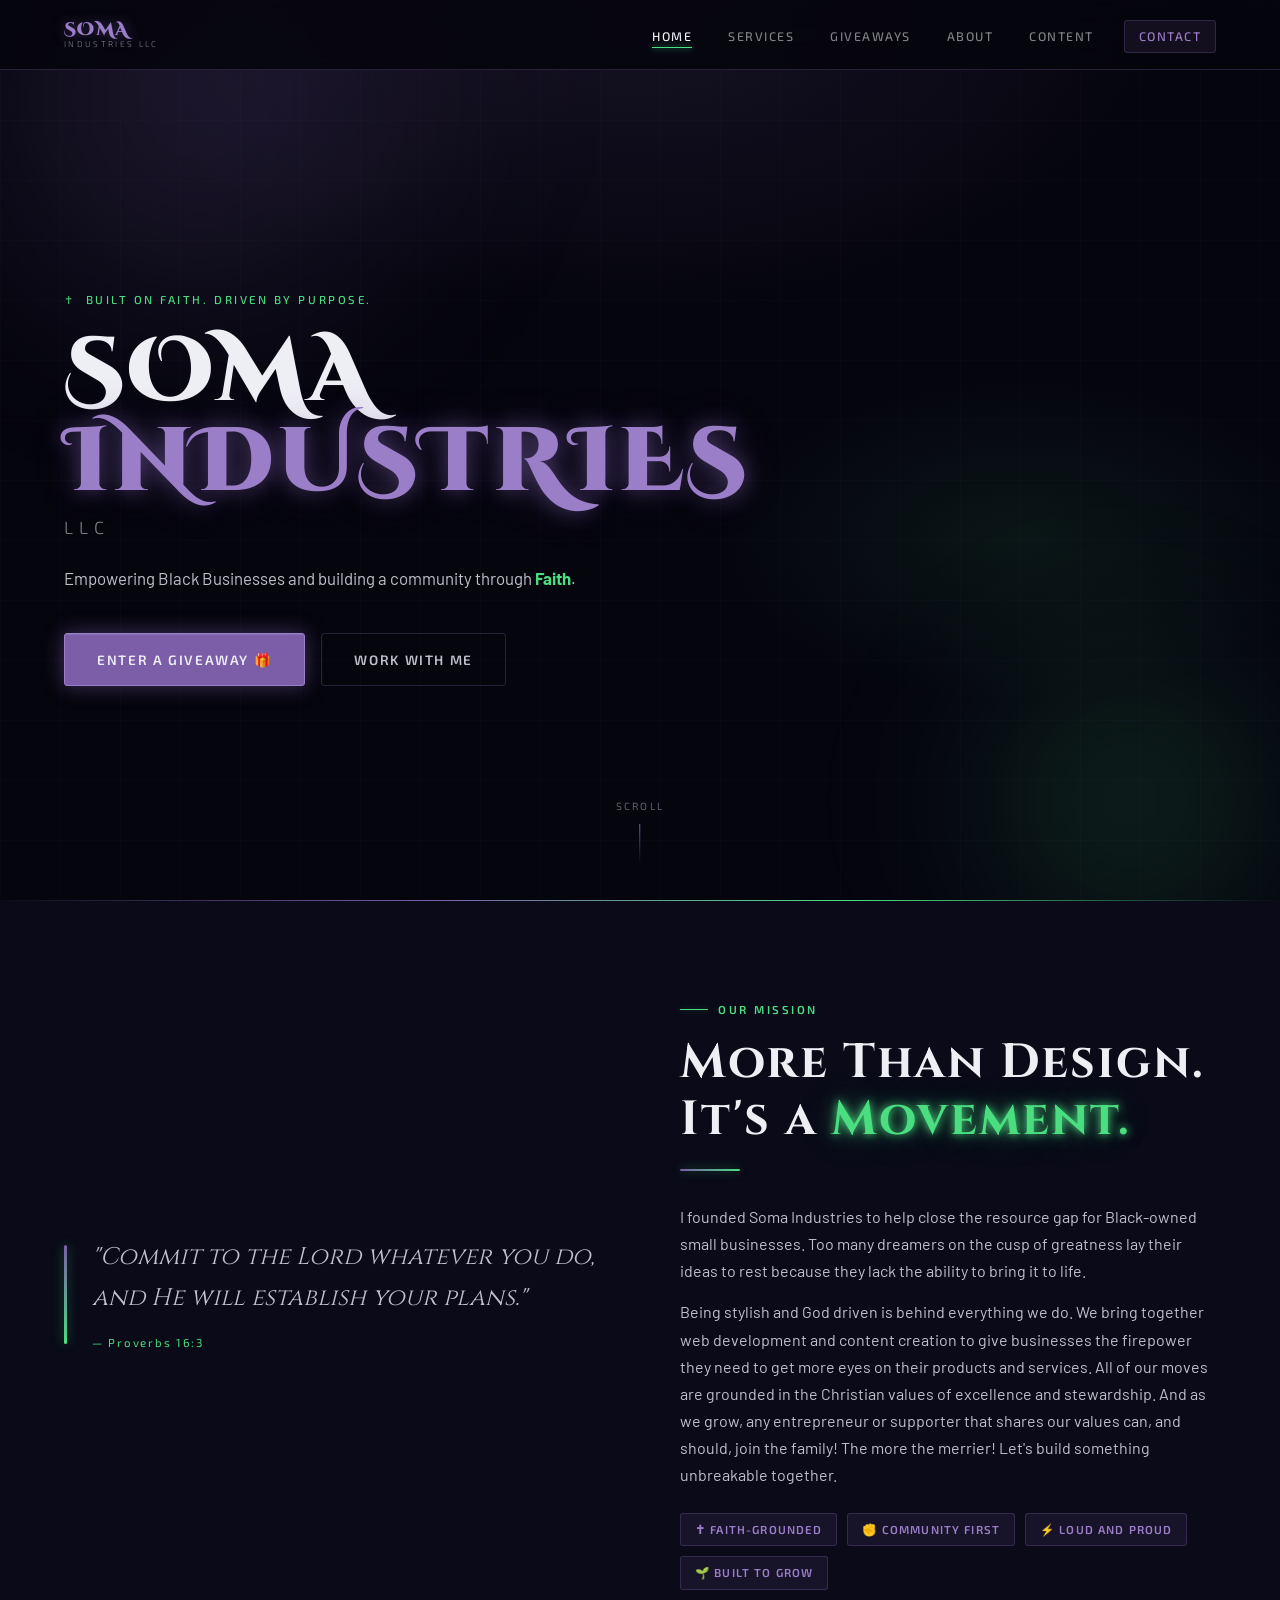
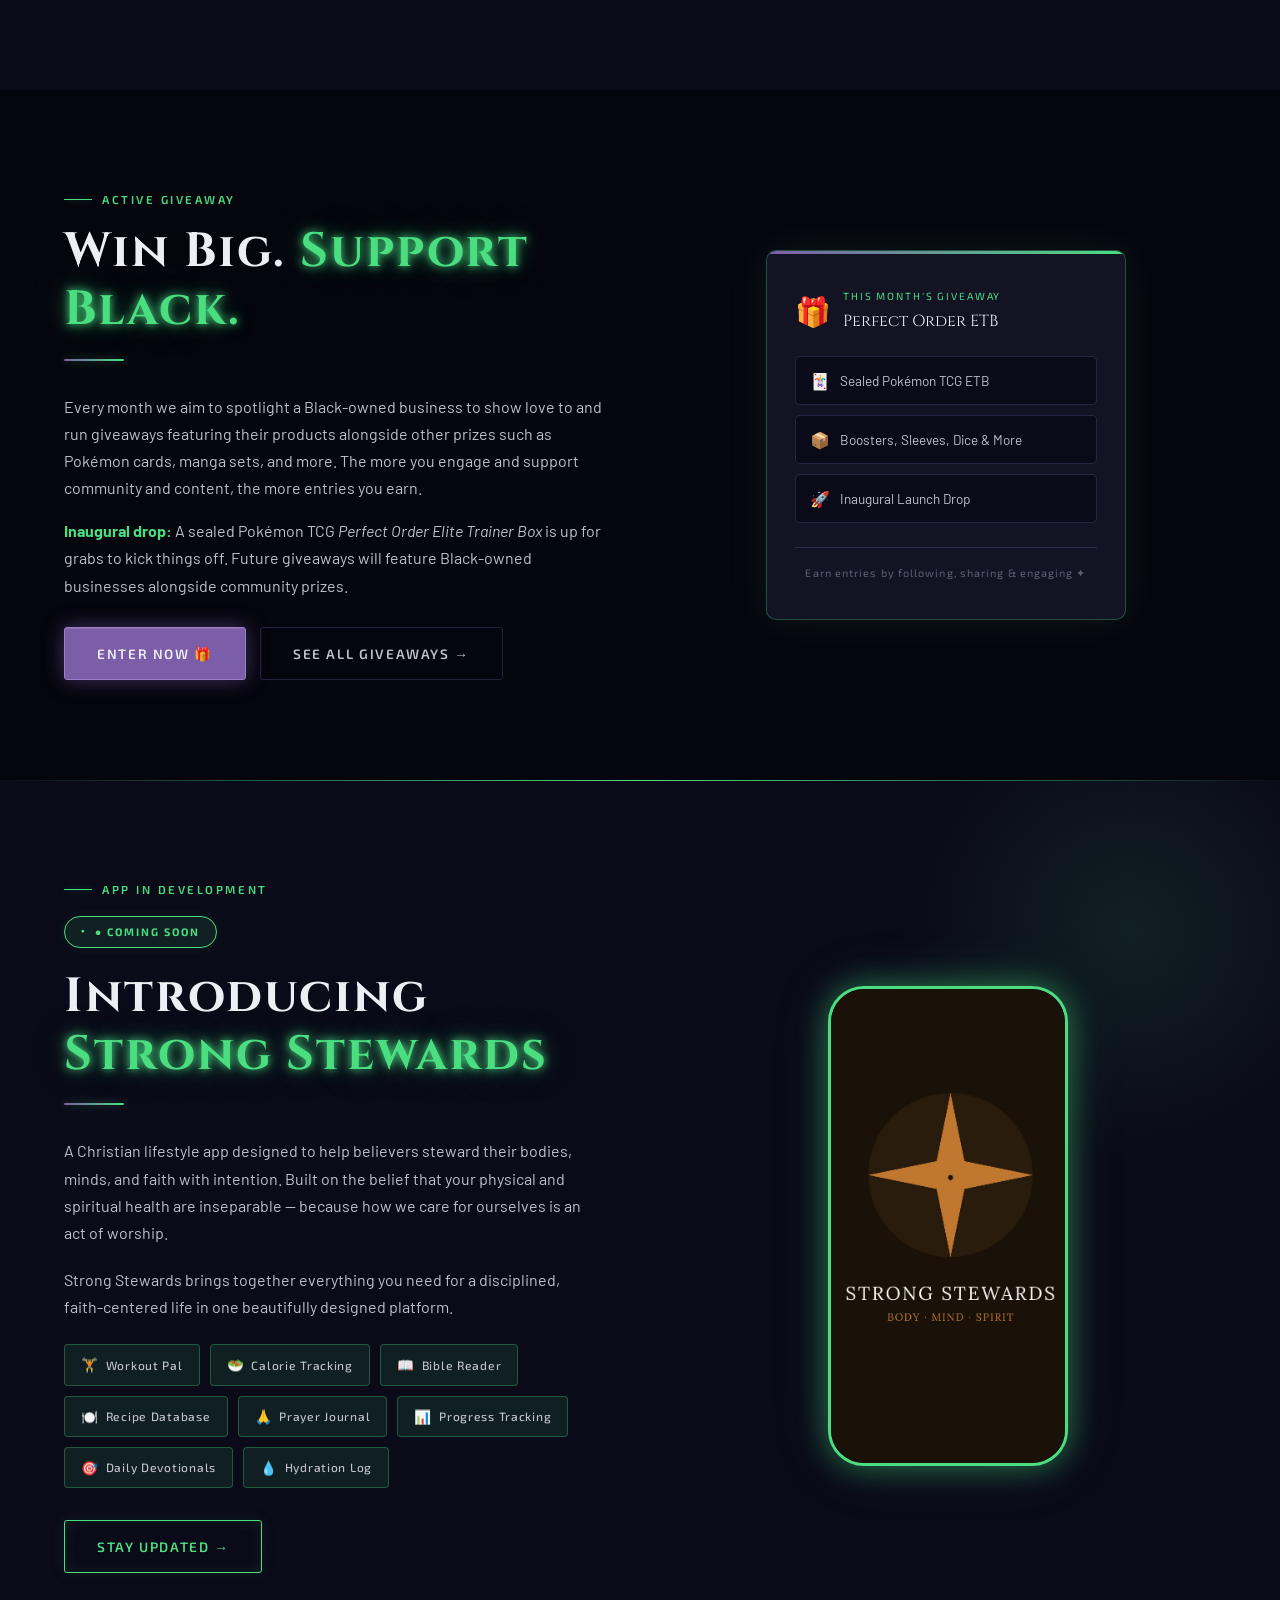
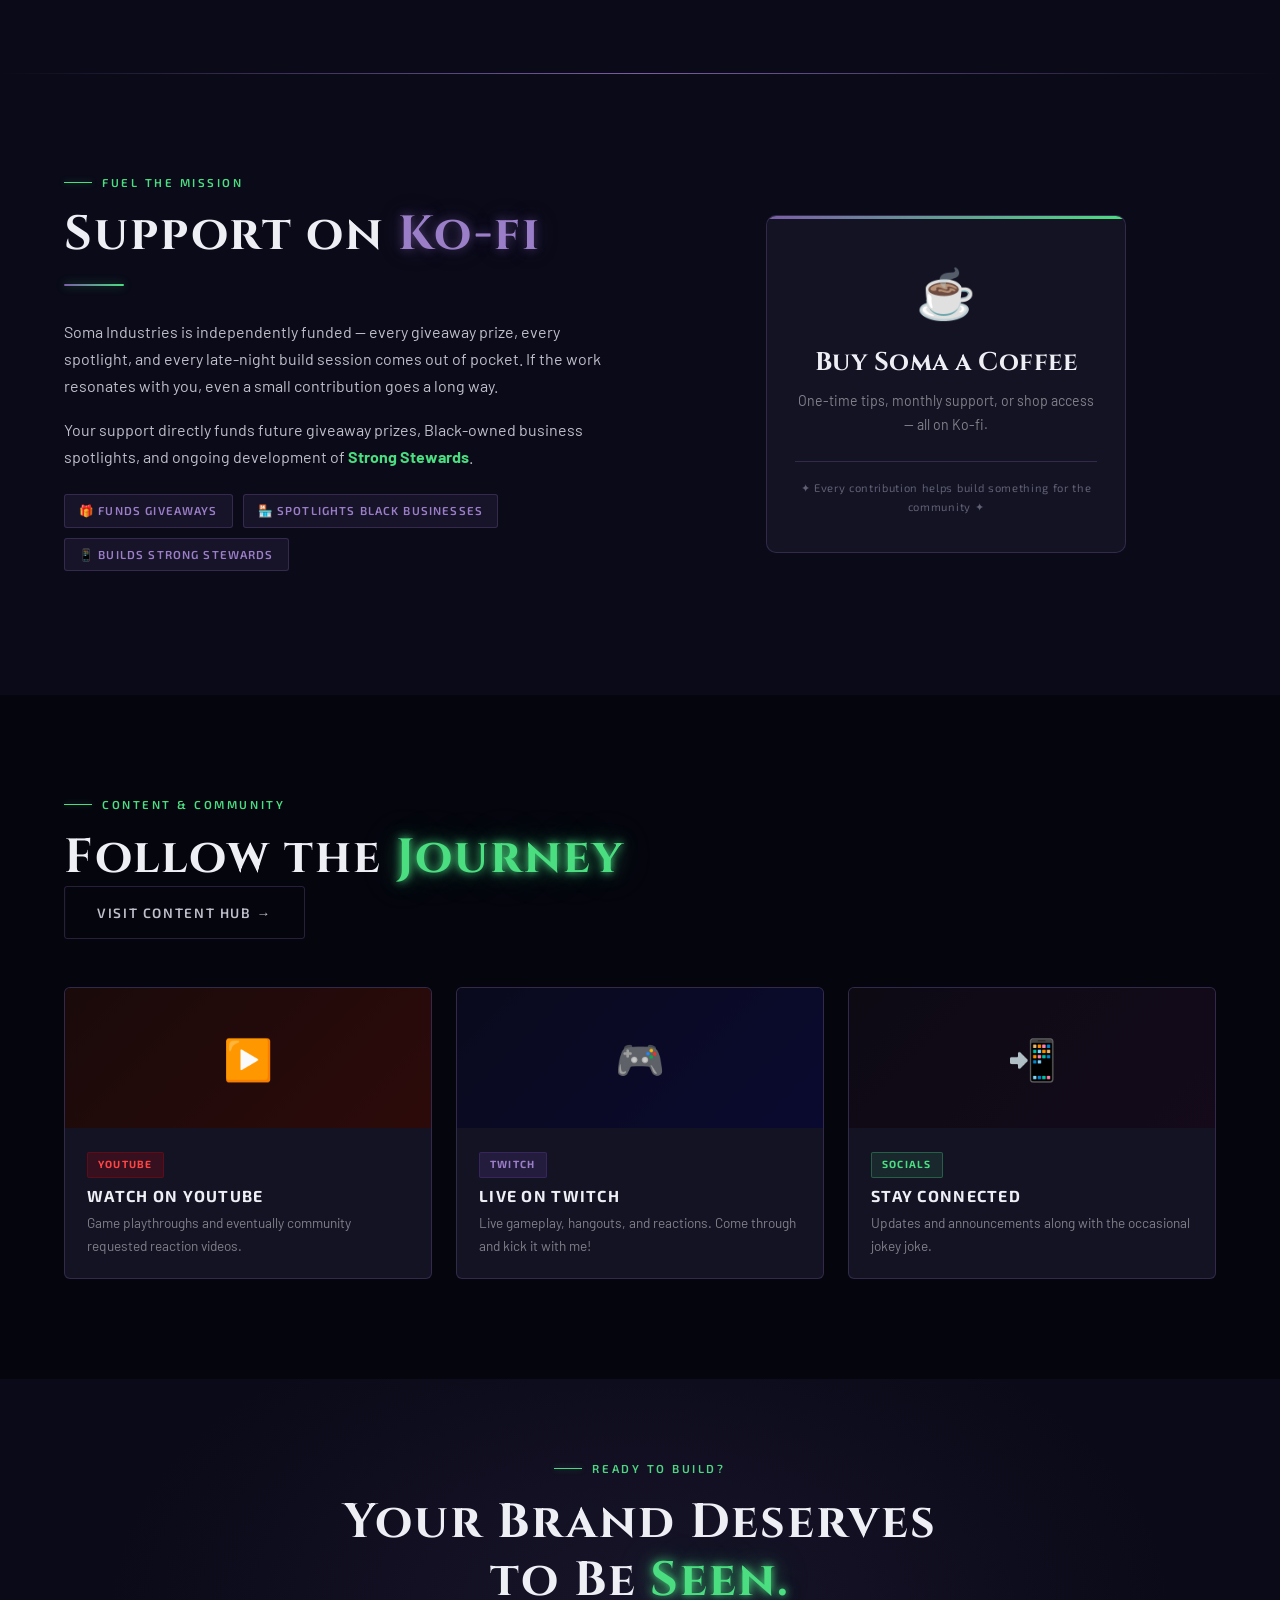
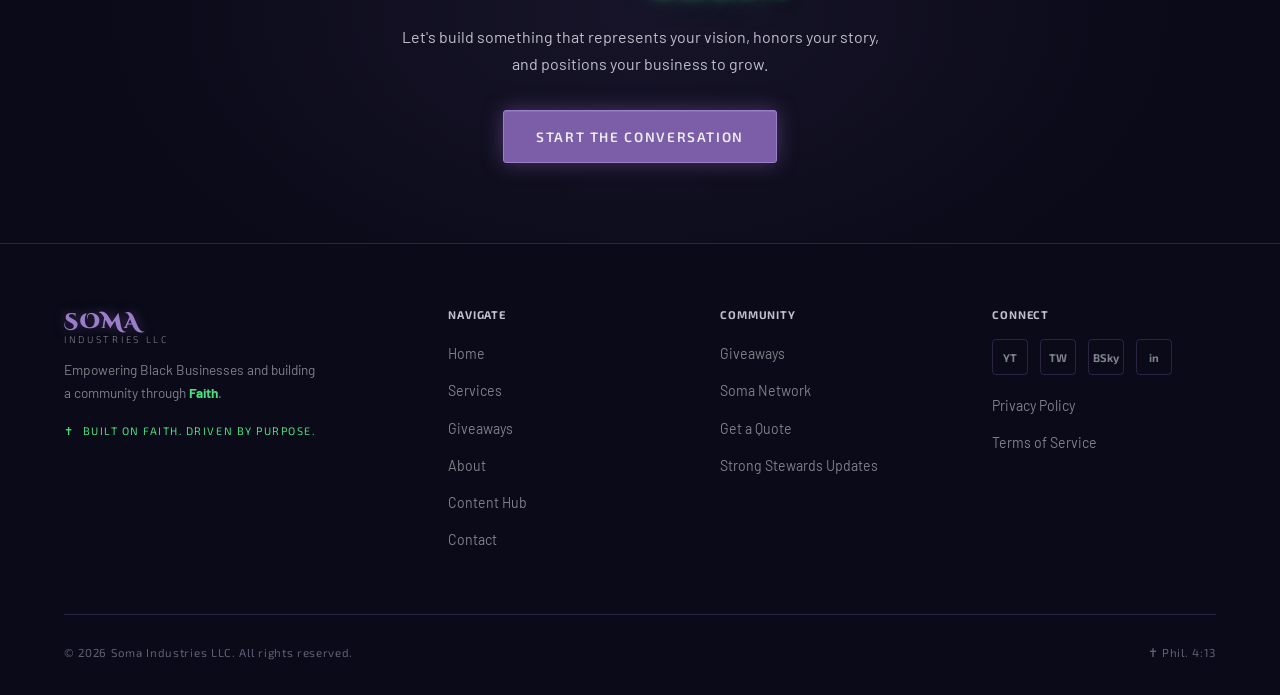
==== commit 6caba8a1: "Changed the content hub cards at the bottom of the homepage." ====
--- a/index.html
+++ b/index.html
@@ -355,7 +355,7 @@
           <div class="content-card-body">
             <span class="content-platform-tag tag-yt">YouTube</span>
             <h4>Watch on YouTube</h4>
-            <p>Tutorials, brand breakdowns, and behind-the-scenes content on design and business growth for the community.</p>
+            <p>Game playthroughs and eventually community requested reaction videos.</p>
           </div>
         </div>
 
@@ -364,7 +364,7 @@
           <div class="content-card-body">
             <span class="content-platform-tag tag-tw">Twitch</span>
             <h4>Live on Twitch</h4>
-            <p>Live design sessions, business Q&amp;As, and community streams. Catch the process in real time and be part of the conversation.</p>
+            <p>Live gameplay, hangouts, and reactions. Come through and kick it with me!</p>
           </div>
         </div>
 
@@ -373,7 +373,7 @@
           <div class="content-card-body">
             <span class="content-platform-tag tag-sm">Socials</span>
             <h4>Stay Connected</h4>
-            <p>Tips, inspiration, client spotlights, and faith-forward content on Bluesky and more.</p>
+            <p>Updates and announcements along with the occasional jokey joke.</p>
           </div>
         </div>
       </div>
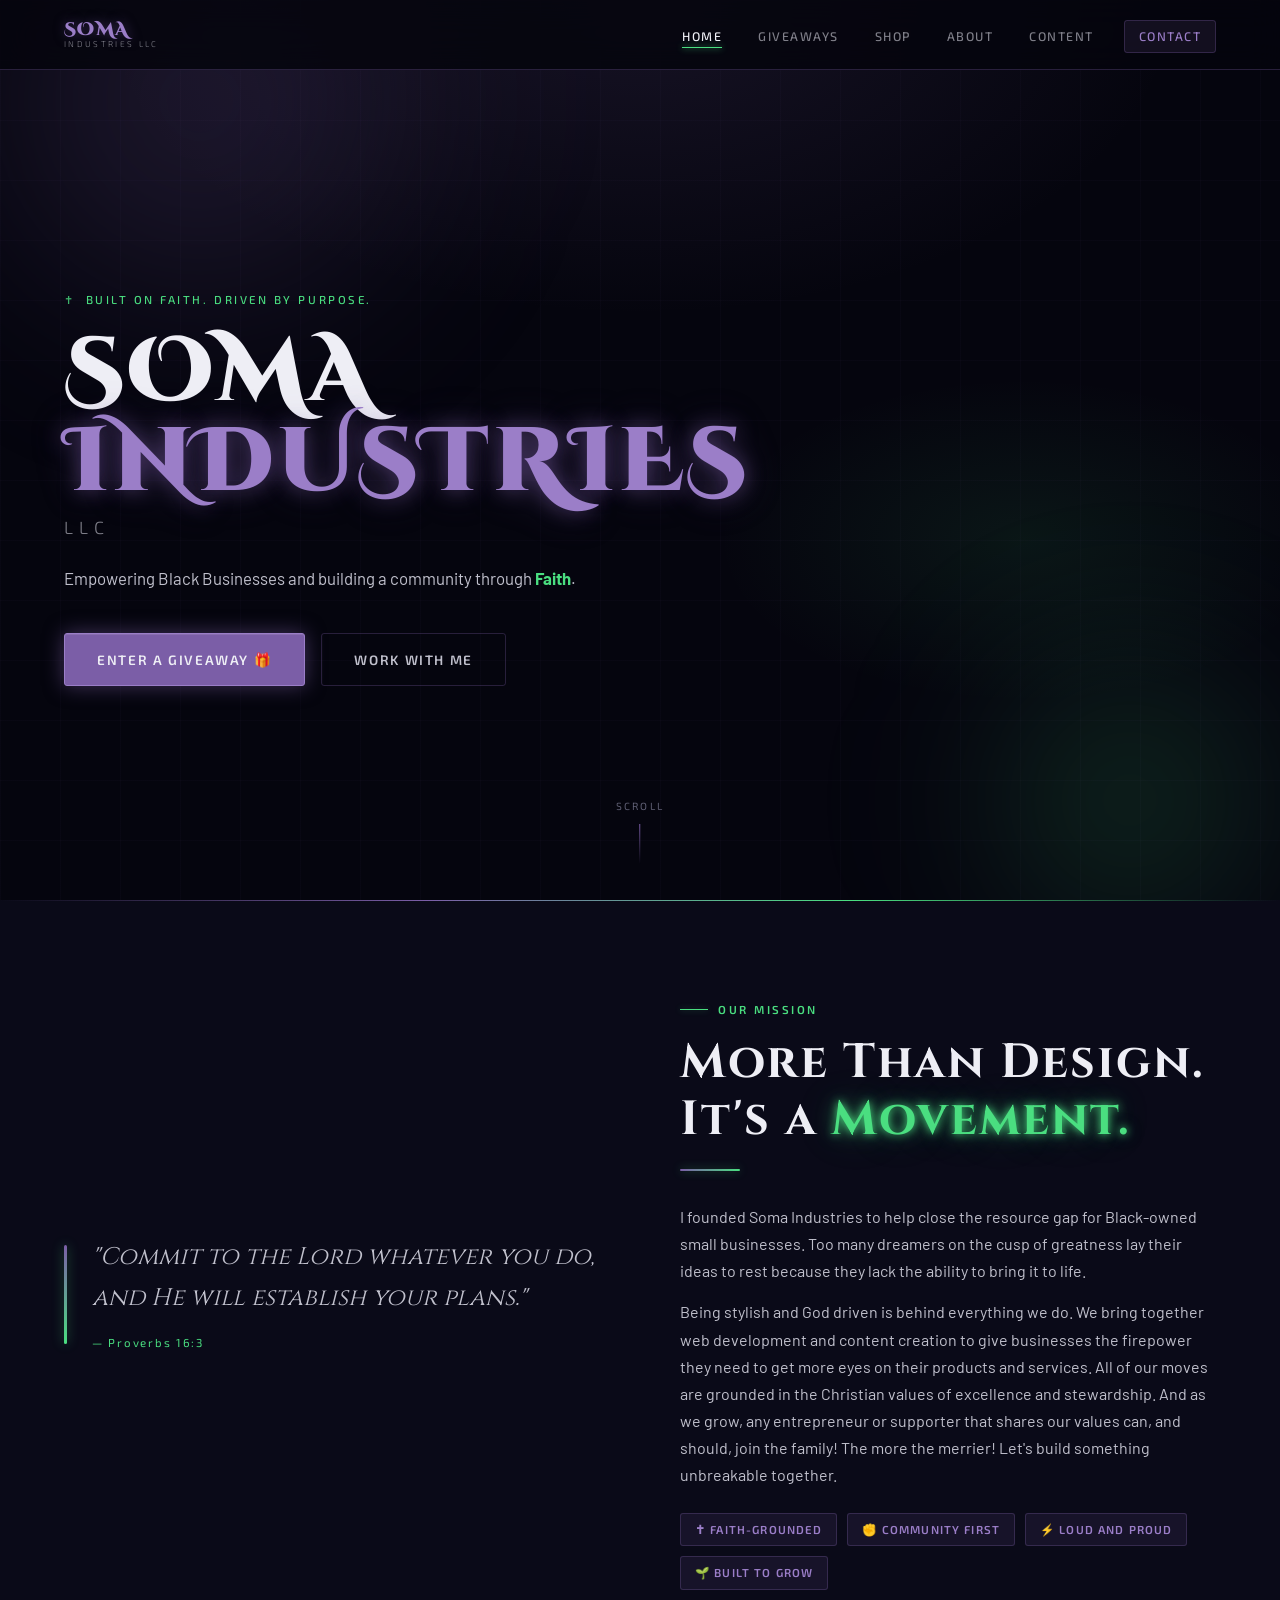
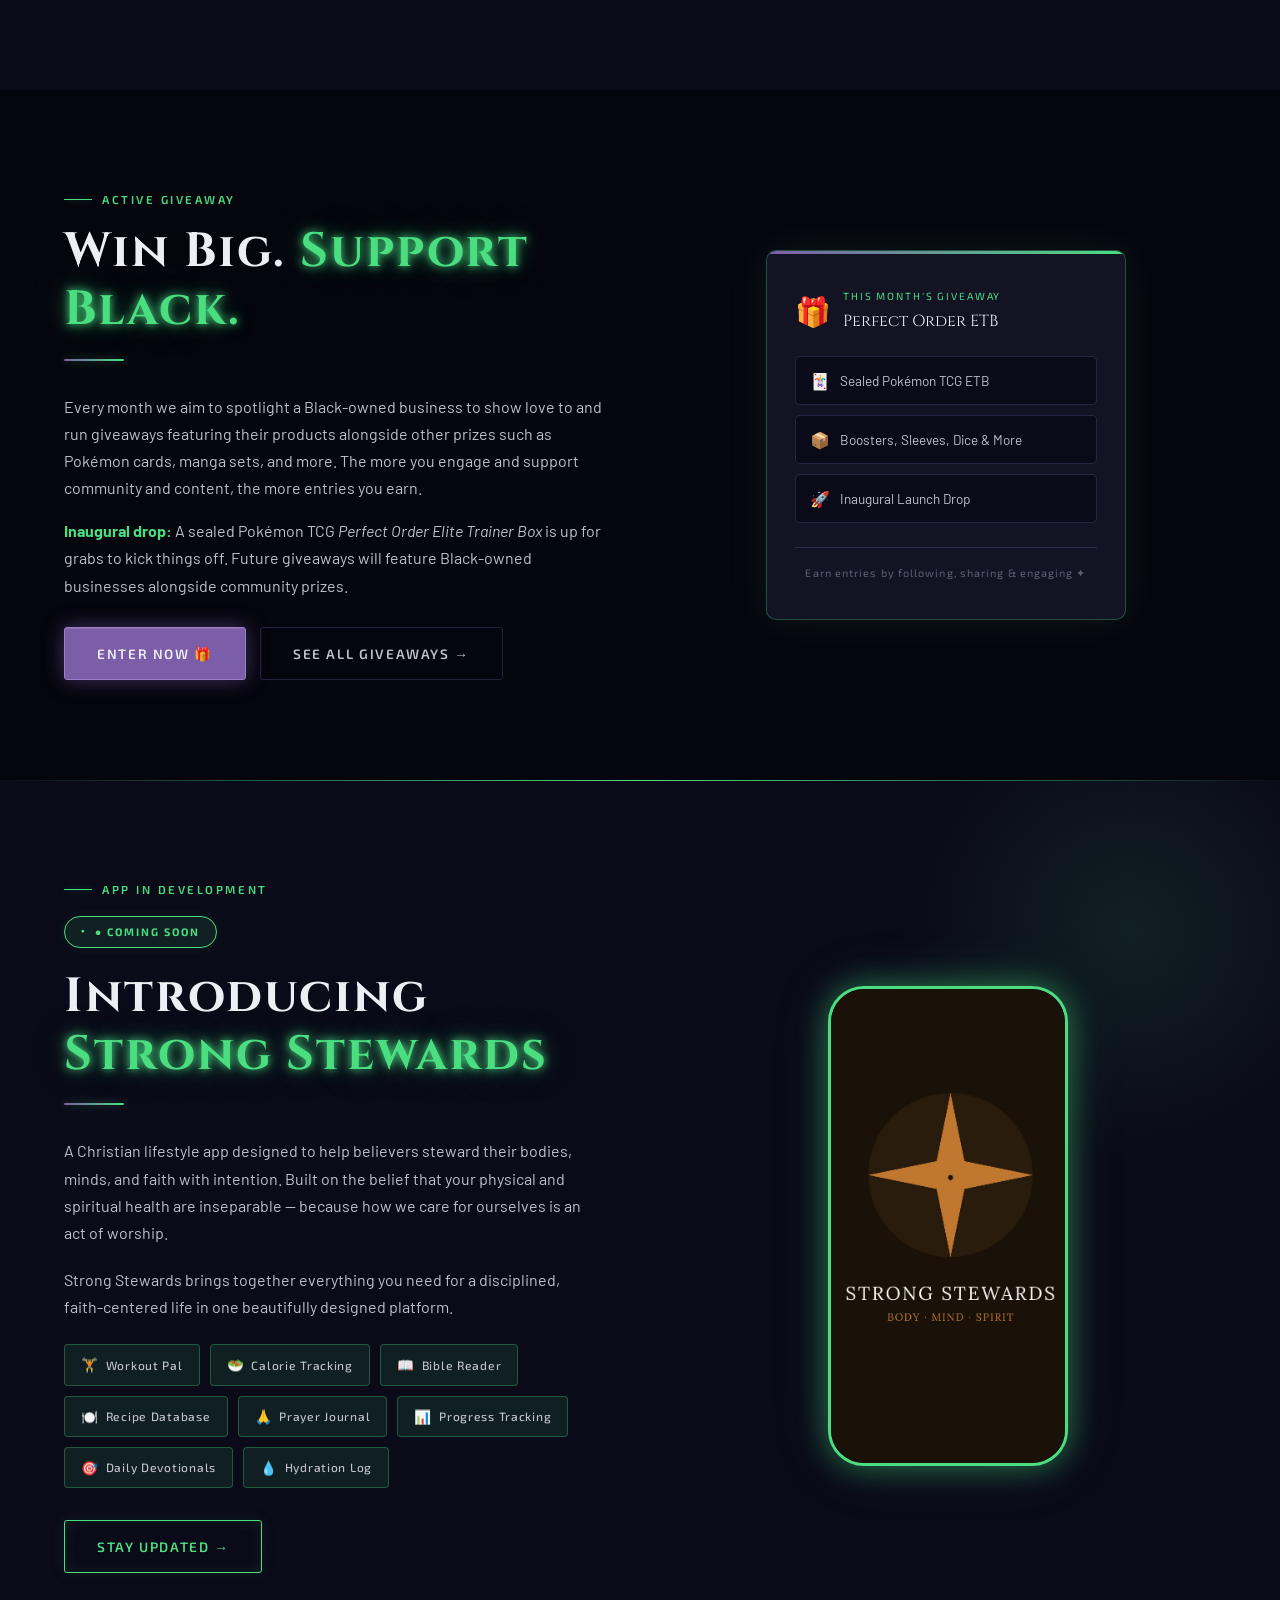
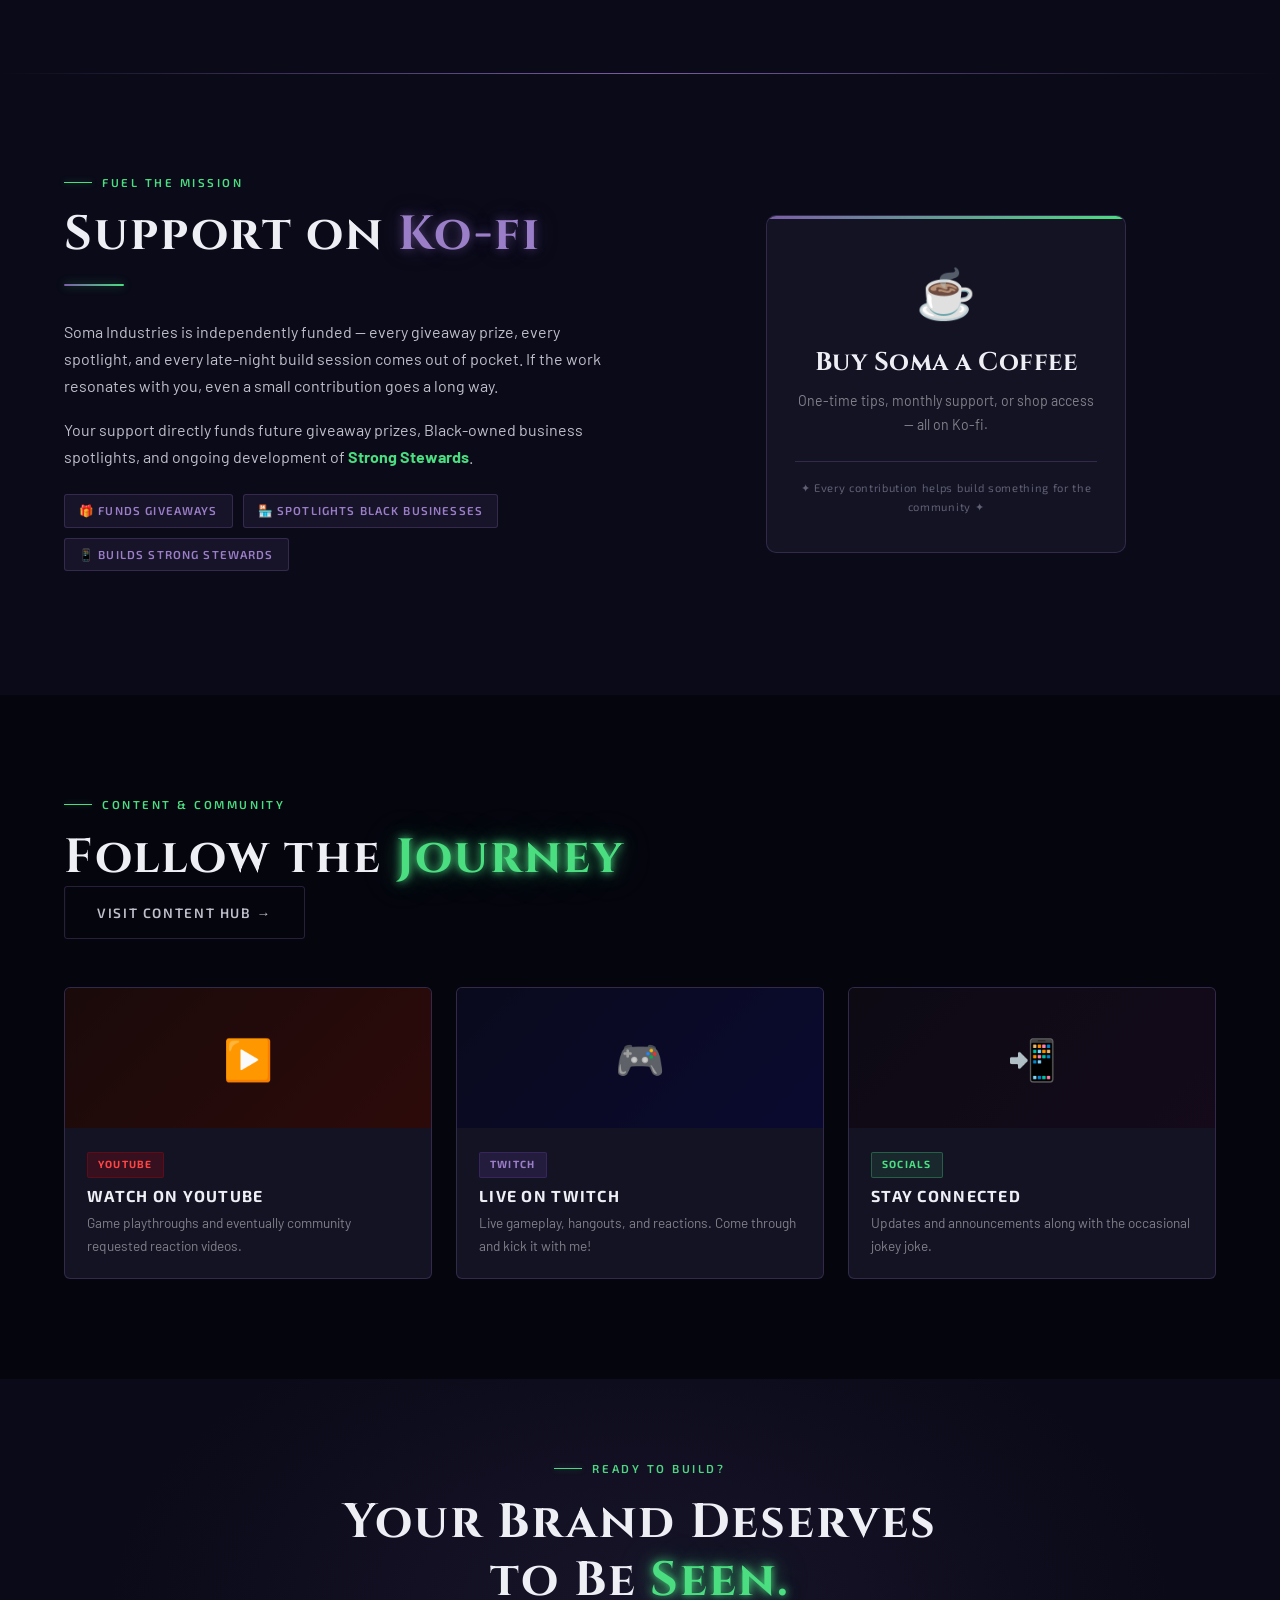
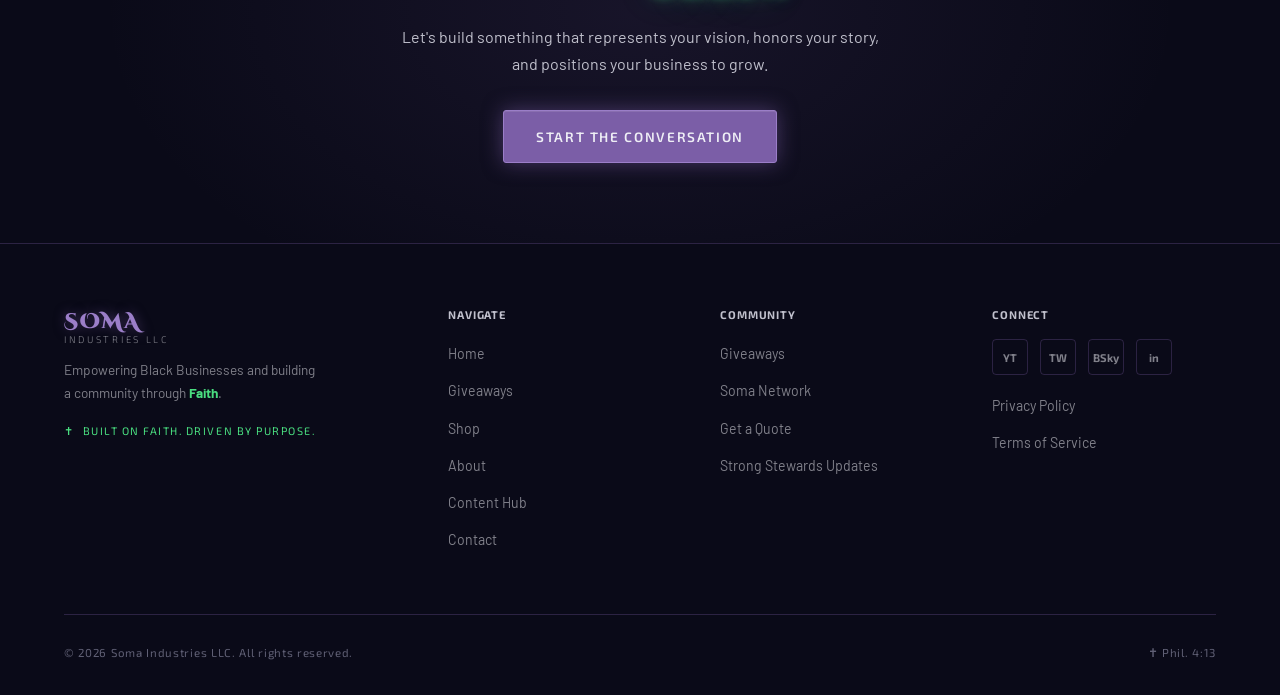
==== commit f6f1bac5: "Temporarily hid services page and began work on a Shop section" ====
--- a/index.html
+++ b/index.html
@@ -43,8 +43,8 @@
       </button>
       <ul class="nav-links" id="navLinks">
         <li><a href="index.html">Home</a></li>
-        <li><a href="services.html">Services</a></li>
         <li><a href="giveaways.html">Giveaways</a></li>
+        <li><a href="shop.html">Shop</a></li>
         <li><a href="about.html">About</a></li>
         <li><a href="content.html">Content</a></li>
         <li><a href="contact.html" class="nav-cta">Contact</a></li>
@@ -413,8 +413,8 @@
           <h4>Navigate</h4>
           <ul>
             <li><a href="index.html">Home</a></li>
-            <li><a href="services.html">Services</a></li>
             <li><a href="giveaways.html">Giveaways</a></li>
+            <li><a href="shop.html">Shop</a></li>
                 <li><a href="about.html">About</a></li>
             <li><a href="content.html">Content Hub</a></li>
             <li><a href="contact.html">Contact</a></li>
